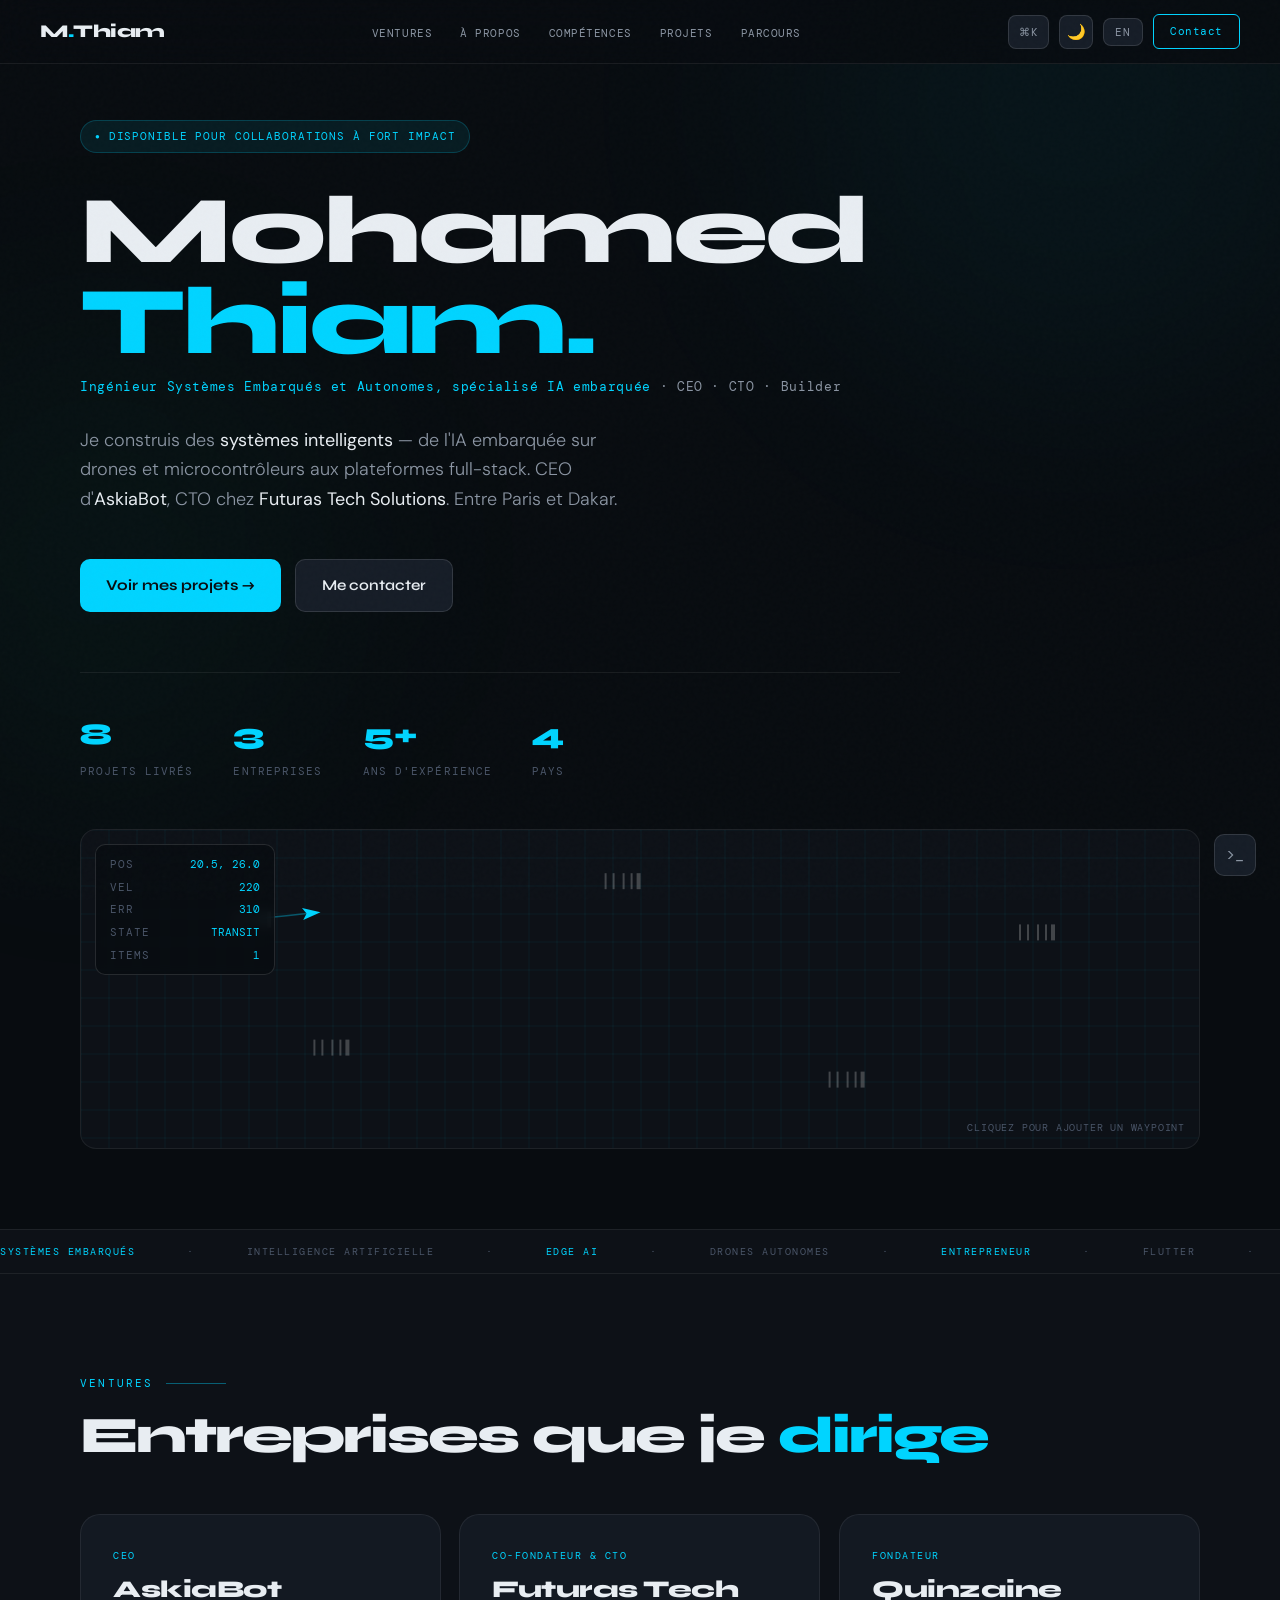
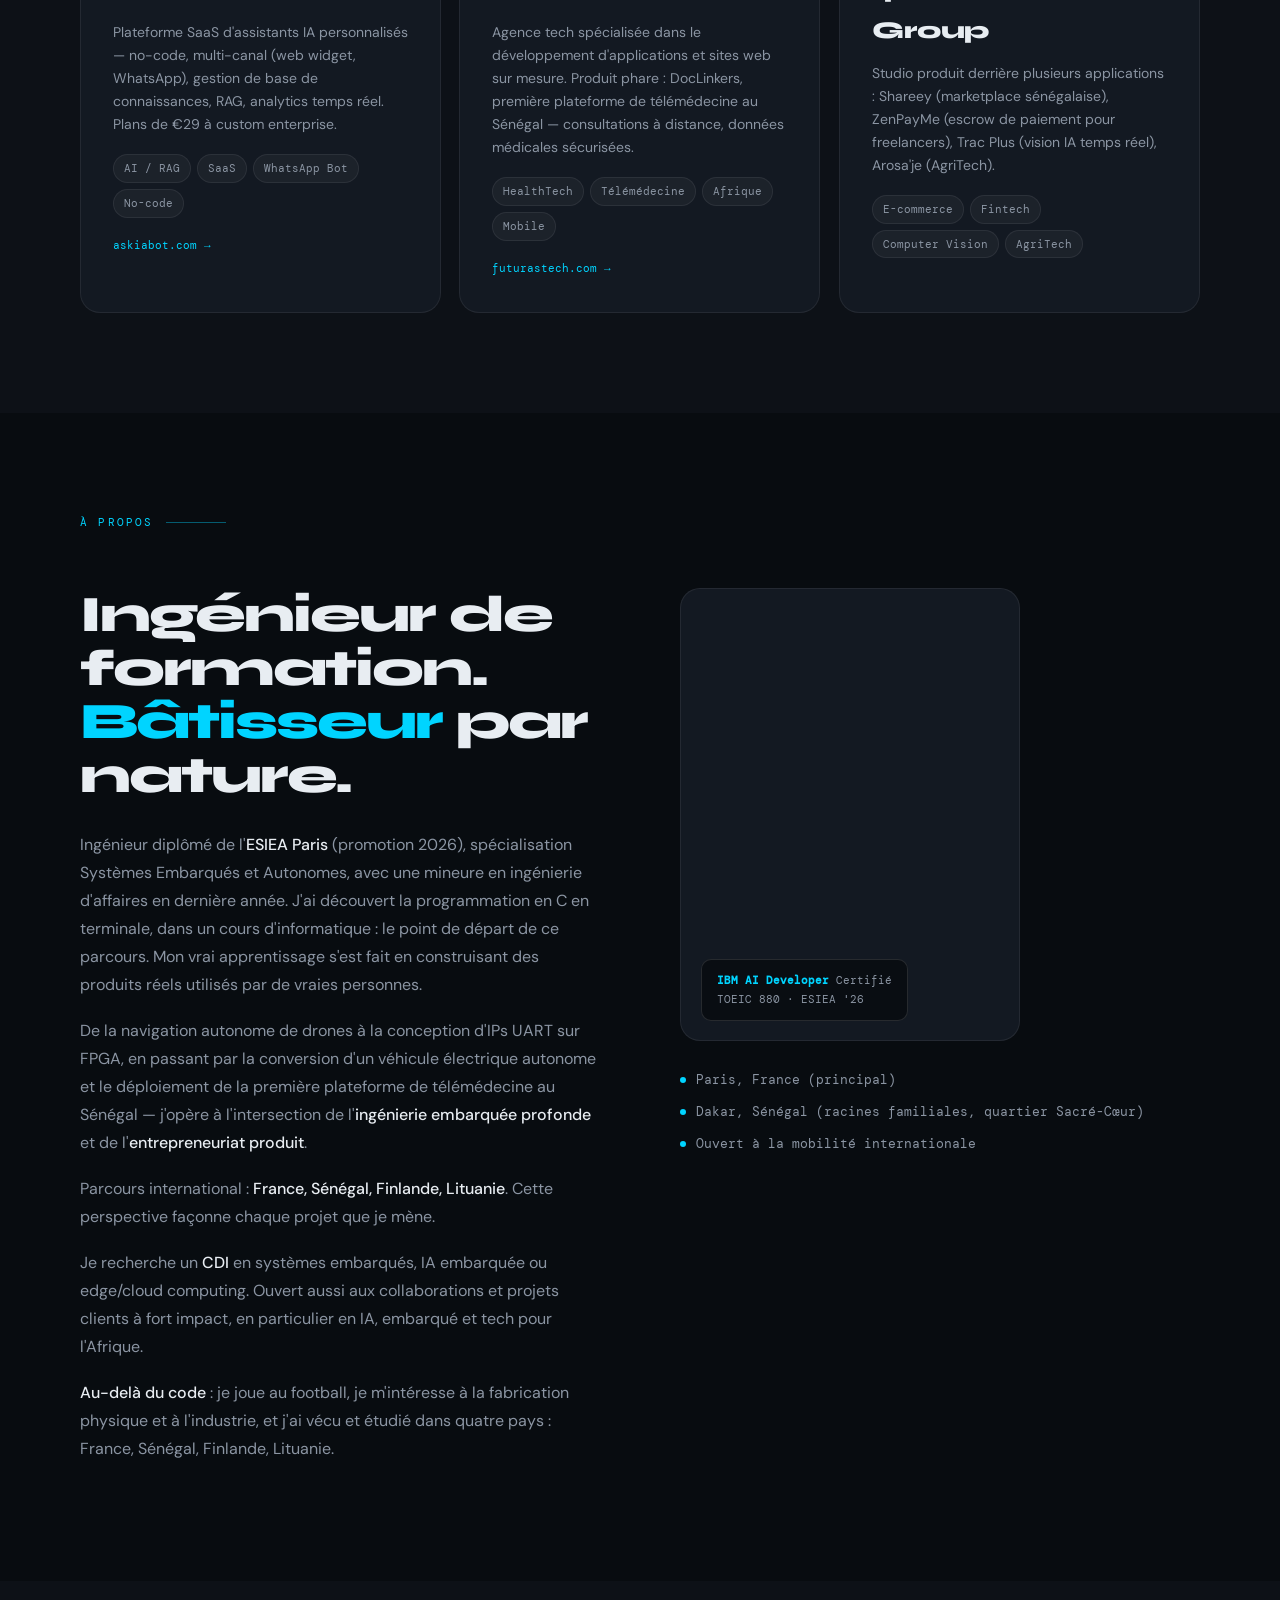
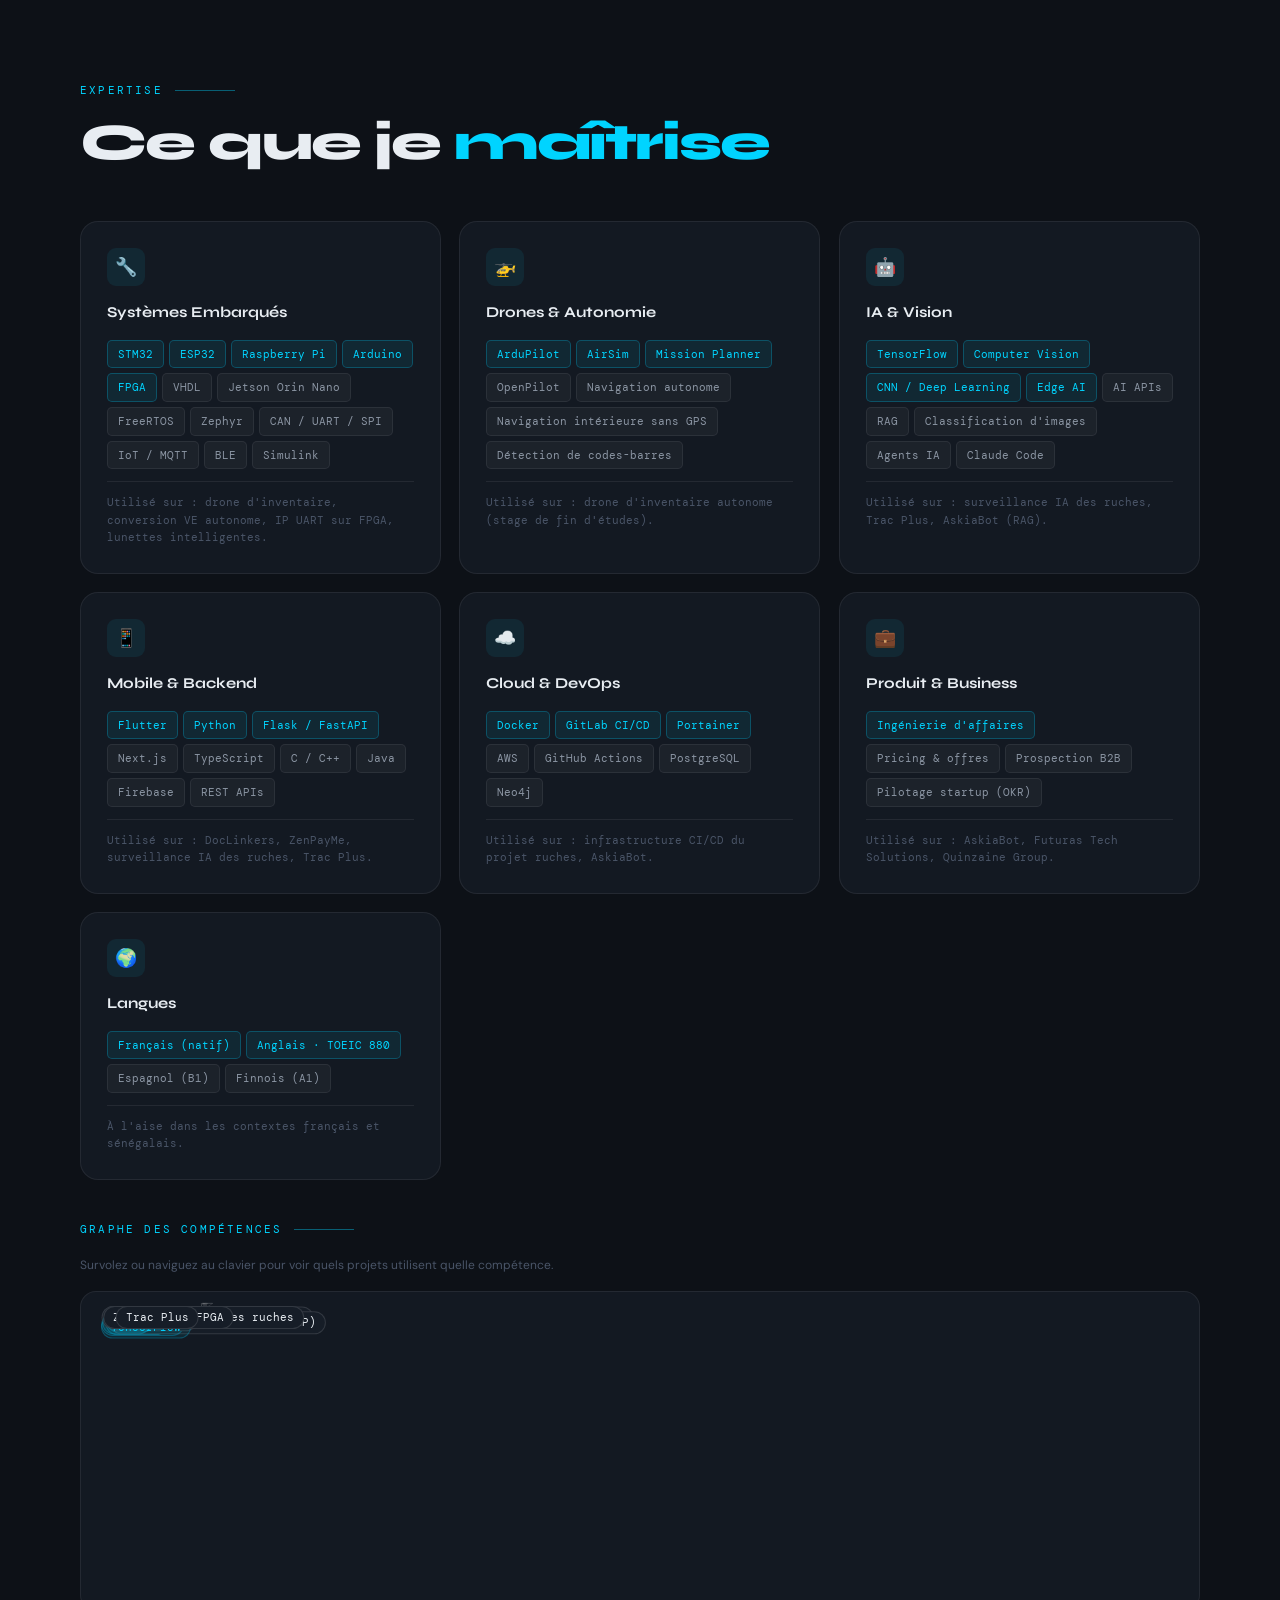
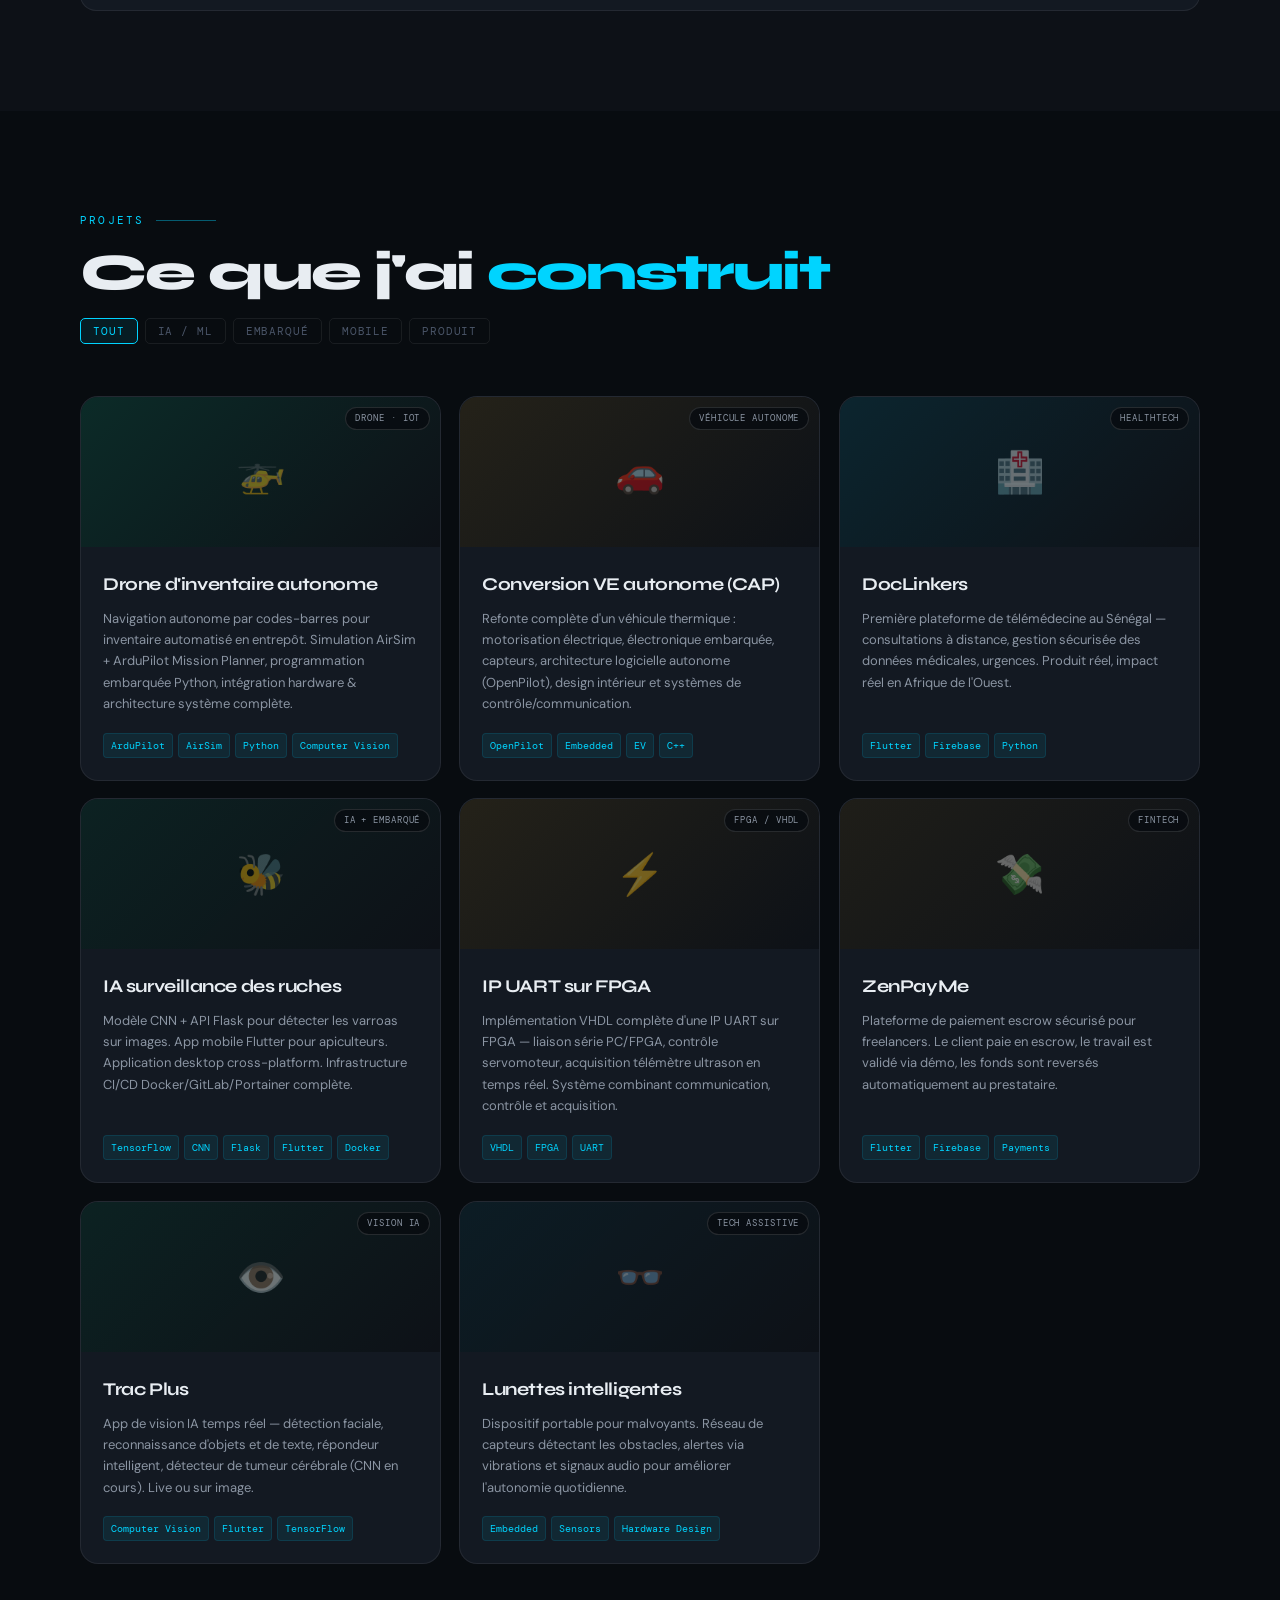
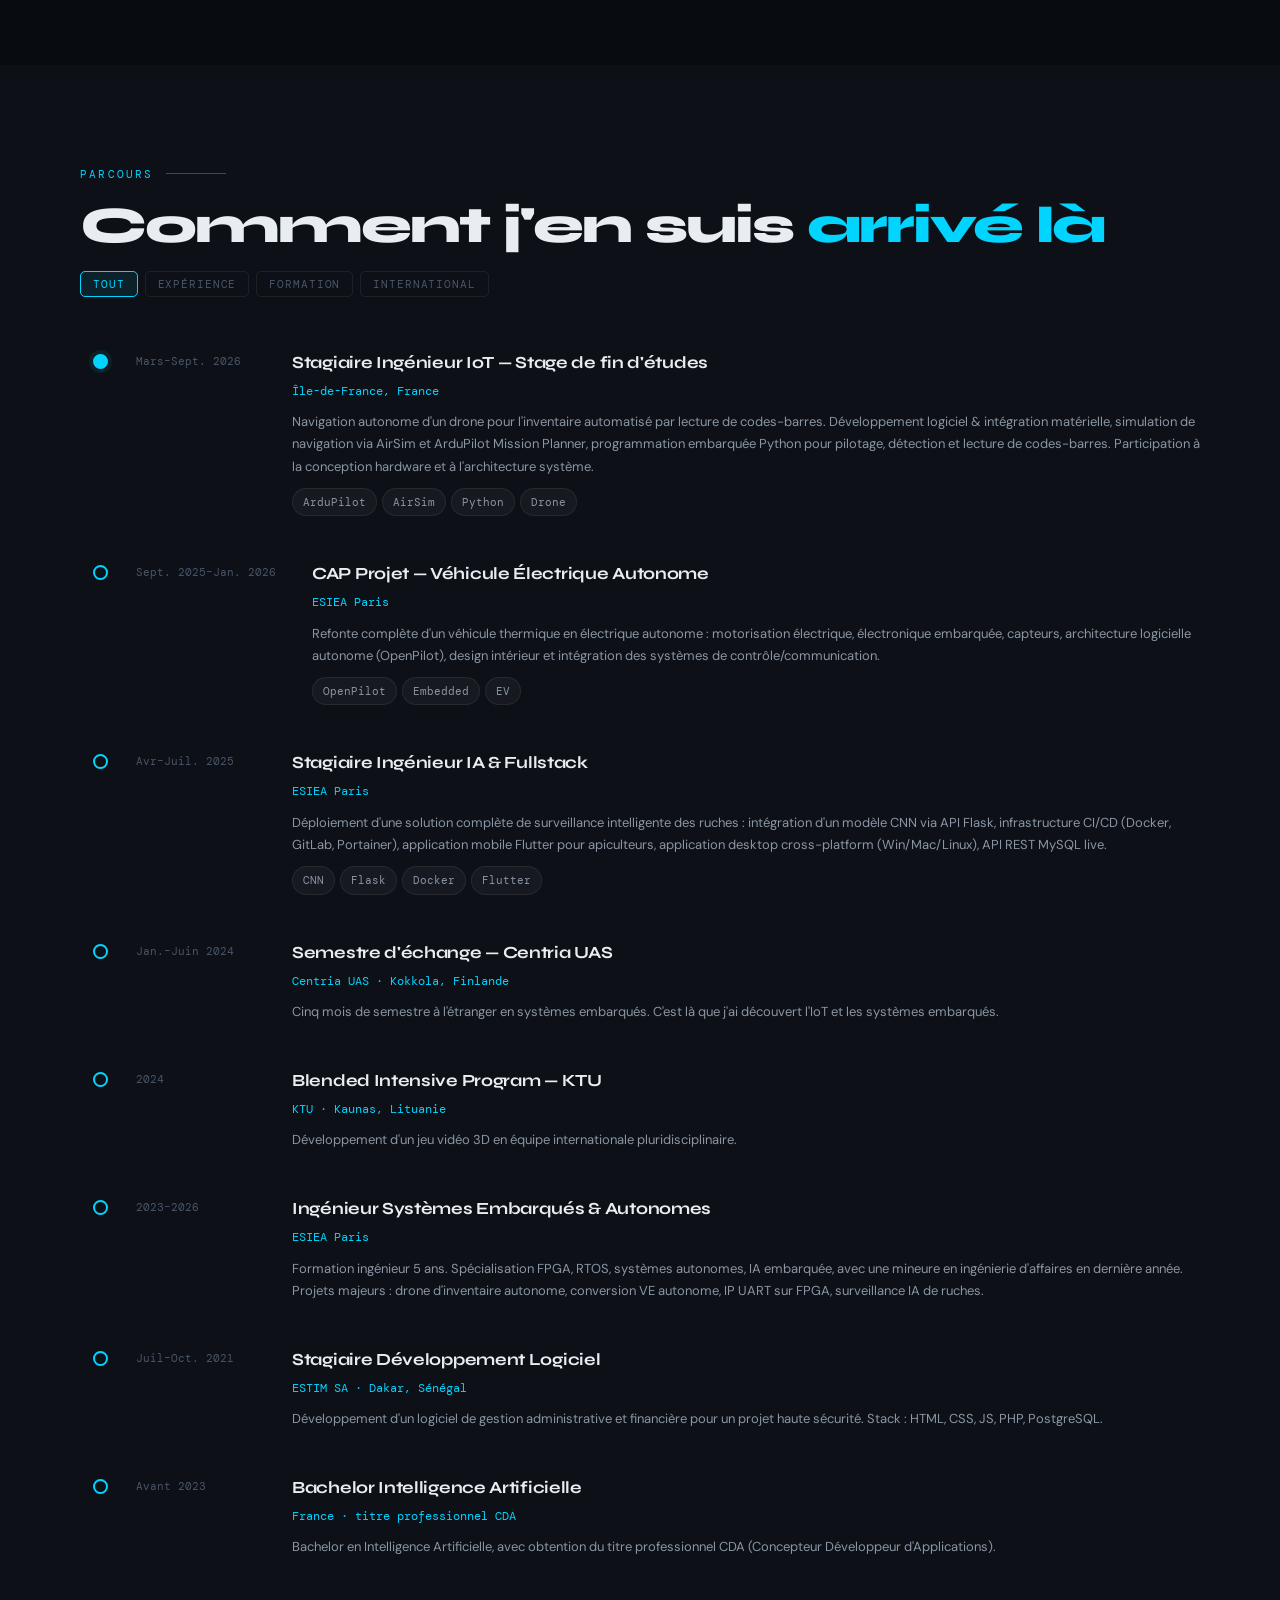
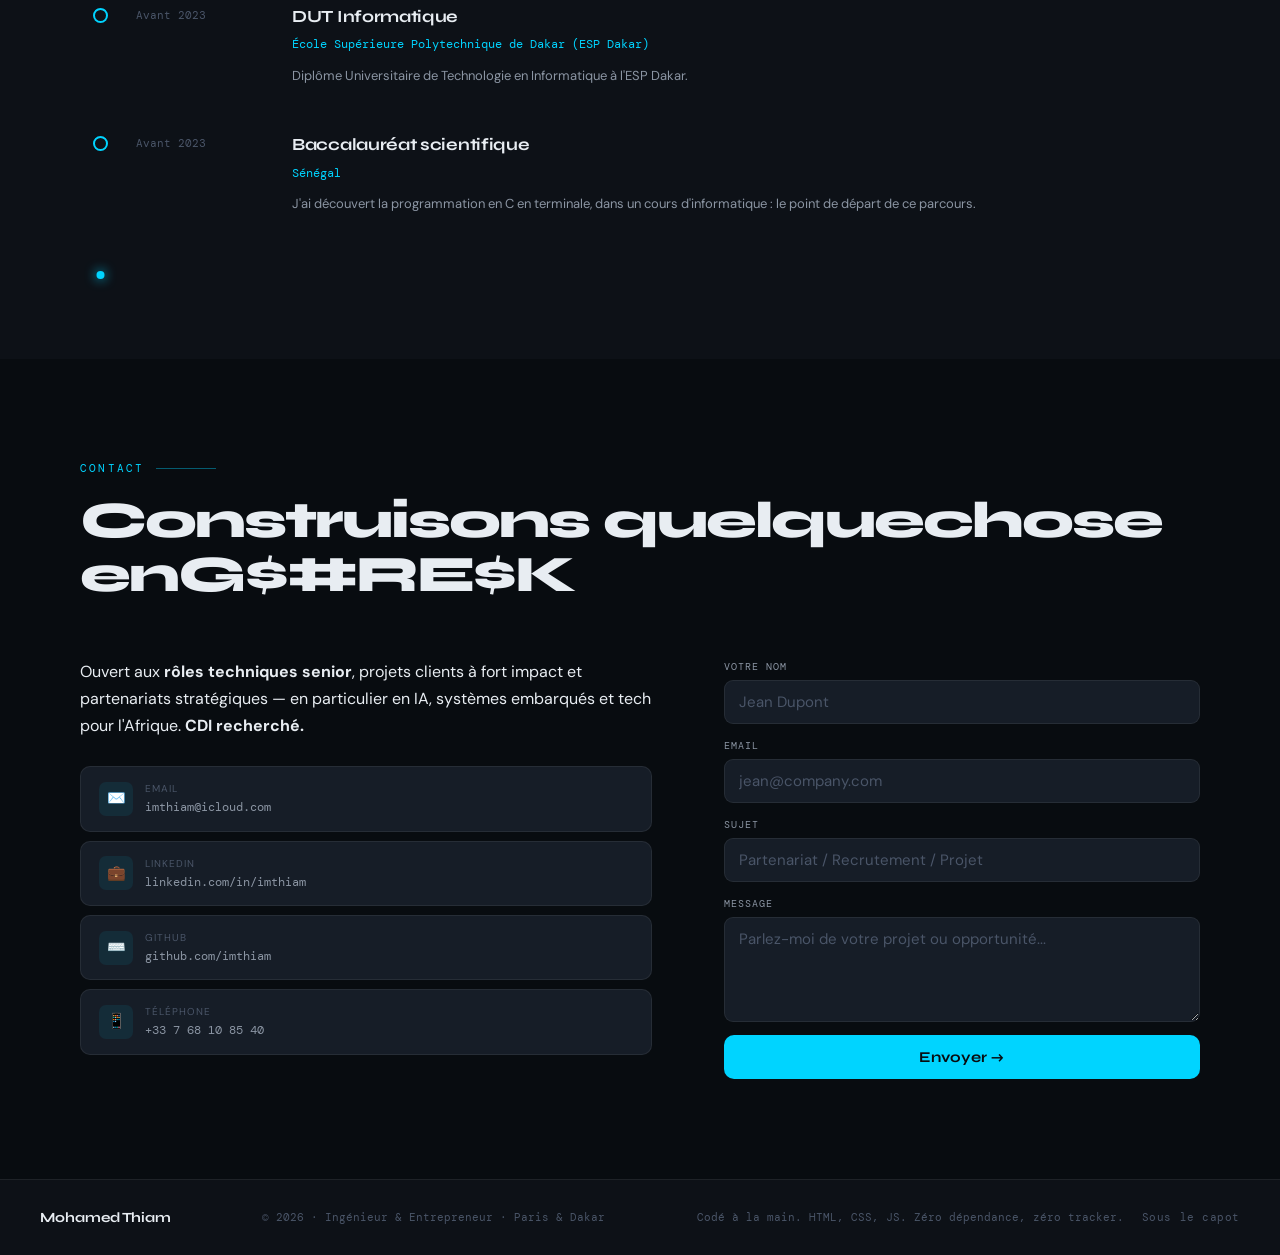
==== index.html @ e2708db8 "Add crosshair cursor with coordinates (Phase 6c, P2) - js/microinteractions.js: full-viewport crossh" ====
<!DOCTYPE html>
<html lang="fr" data-theme="dark">
<head>
  <meta charset="UTF-8" />
  <meta name="viewport" content="width=device-width, initial-scale=1.0" />
  <title>Mohamed Thiam — Ingénieur Systèmes Embarqués et Autonomes</title>
  <meta name="description" content="Mohamed Thiam — Ingénieur Systèmes Embarqués et Autonomes, spécialisé IA embarquée. CEO d'AskiaBot, CTO chez Futuras Tech Solutions. Entre Paris et Dakar." />
  <link rel="preconnect" href="https://fonts.googleapis.com" />
  <link rel="preconnect" href="https://fonts.gstatic.com" crossorigin />
  <link href="https://fonts.googleapis.com/css2?family=Syne:wght@400;500;600;700;800&family=DM+Mono:ital,wght@0,300;0,400;0,500;1,300&family=DM+Sans:ital,opsz,wght@0,9..40,300;0,9..40,400;0,9..40,500;1,9..40,300&display=swap" rel="stylesheet" />
  <link rel="stylesheet" href="css/base.css" />
  <script type="module" src="js/main.js"></script>
</head>
<body>
  <div class="scroll-progress" id="scrollProgress" aria-hidden="true"></div>

  <div class="crosshair-line crosshair-h" id="crosshairH" aria-hidden="true"></div>
  <div class="crosshair-line crosshair-v" id="crosshairV" aria-hidden="true"></div>
  <div class="crosshair-label" id="crosshairLabel" aria-hidden="true"></div>

  <div class="blob blob-1"></div>
  <div class="blob blob-2"></div>

  <div class="boot-screen" id="bootScreen" hidden aria-hidden="true">
    <pre class="boot-log" id="bootLog"></pre>
    <div class="boot-hint" data-fr="Appuyez sur une touche ou cliquez pour continuer" data-en="Press any key or click to continue">Appuyez sur une touche ou cliquez pour continuer</div>
  </div>

  <noscript>
    <div class="container section-pad" style="max-width:720px">
      <h1 style="font-size:clamp(36px,7vw,64px)">Mohamed Thiam</h1>
      <p class="hero-tagline">Ingénieur Systèmes Embarqués et Autonomes, spécialisé IA embarquée · CEO · CTO · Builder</p>
      <p class="hero-desc">Je construis des systèmes intelligents — de l'IA embarquée sur drones et microcontrôleurs aux plateformes full-stack. CEO d'AskiaBot, CTO chez Futuras Tech Solutions. Entre Paris et Dakar.</p>
      <p style="color:var(--text2)">
        <a href="mailto:imthiam@icloud.com" style="color:var(--accent)">imthiam@icloud.com</a> ·
        <a href="https://linkedin.com/in/imthiam" style="color:var(--accent)">LinkedIn</a> ·
        <a href="https://github.com/imthiam" style="color:var(--accent)">GitHub</a> ·
        +33 7 68 10 85 40
      </p>
      <p style="margin-top:24px;font-size:13px;color:var(--text3)">Activez JavaScript pour l'expérience complète (thème, langue, projets, parcours détaillé).</p>
    </div>
  </noscript>

  <!-- MOBILE MENU -->
  <div class="mobile-menu" id="mobileMenu">
    <button class="close-btn" id="mmCloseBtn">✕</button>
    <a href="#companies" data-fr="Ventures" data-en="Ventures">Ventures</a>
    <a href="#about" data-fr="À propos" data-en="About">À propos</a>
    <a href="#skills" data-fr="Compétences" data-en="Skills">Compétences</a>
    <a href="#projects" data-fr="Projets" data-en="Projects">Projets</a>
    <a href="#experience" data-fr="Parcours" data-en="Journey">Parcours</a>
    <a href="#contact" data-fr="Contact" data-en="Contact">Contact</a>
    <div class="mobile-controls">
      <button class="icon-btn" id="mThemeBtn">🌙</button>
      <button class="lang-btn" id="mLangBtn">EN</button>
    </div>
  </div>

  <!-- NAV -->
  <nav>
    <div class="nav-logo">M<span>.</span>Thiam</div>
    <ul class="nav-links">
      <li><a href="#companies" data-fr="Ventures" data-en="Ventures">Ventures</a></li>
      <li><a href="#about" data-fr="À propos" data-en="About">À propos</a></li>
      <li><a href="#skills" data-fr="Compétences" data-en="Skills">Compétences</a></li>
      <li><a href="#projects" data-fr="Projets" data-en="Projects">Projets</a></li>
      <li><a href="#experience" data-fr="Parcours" data-en="Journey">Parcours</a></li>
    </ul>
    <div class="nav-right">
      <button class="icon-btn" id="cmdkBtn" title="Cmd/Ctrl+K">⌘K</button>
      <button class="icon-btn" id="themeBtn" title="Theme">🌙</button>
      <button class="lang-btn" id="langBtn">EN</button>
      <a href="#contact" class="nav-cta" data-fr="Contact" data-en="Contact">Contact</a>
    </div>
    <button class="hamburger" id="hamburgerBtn"><span></span><span></span><span></span></button>
  </nav>

  <!-- HERO -->
  <section id="hero">
    <div style="max-width:820px">
      <div class="hero-badge" id="heroBadge"></div>
      <h1 id="heroTitle"></h1>
      <p class="hero-tagline" id="heroTagline"></p>
      <p class="hero-desc" id="heroDesc"></p>
      <div class="hero-actions">
        <a href="#projects" class="btn-primary" data-fr="Voir mes projets →" data-en="View my work →">Voir mes projets →</a>
        <a href="#contact" class="btn-secondary" data-fr="Me contacter" data-en="Get in touch">Me contacter</a>
      </div>
      <div class="hero-stats" id="heroStats"></div>
    </div>
    <div class="drone-sim-wrap reveal" id="droneSimWrap">
      <canvas id="droneCanvas" class="drone-canvas" role="img" aria-label="Simulation animée d'un drone d'inventaire suivant des waypoints et scannant des marqueurs, pilotée par un contrôleur PID"></canvas>
      <div class="drone-telemetry" id="droneTelemetry" aria-hidden="true">
        <div class="dt-row"><span class="dt-label">POS</span><span id="dtPos">0.0, 0.0</span></div>
        <div class="dt-row"><span class="dt-label">VEL</span><span id="dtVel">0</span></div>
        <div class="dt-row"><span class="dt-label">ERR</span><span id="dtErr">0</span></div>
        <div class="dt-row"><span class="dt-label">STATE</span><span id="dtState">TRANSIT</span></div>
        <div class="dt-row"><span class="dt-label">ITEMS</span><span id="dtItems">0</span></div>
      </div>
      <div class="drone-sim-hint" aria-hidden="true" data-fr="Cliquez pour ajouter un waypoint" data-en="Click to add a waypoint">Cliquez pour ajouter un waypoint</div>
      <p class="sr-only" id="droneSimSummary" data-fr="Simulation décorative d'un drone autonome suivant une boucle de points de passage avec un contrôleur PID et scannant des marqueurs d'inventaire. N'apporte aucune information supplémentaire au contenu de la page." data-en="Decorative simulation of an autonomous drone following a loop of waypoints with a PID controller, scanning inventory markers. Adds no information beyond the page's content.">Simulation décorative d'un drone autonome suivant une boucle de points de passage avec un contrôleur PID et scannant des marqueurs d'inventaire. N'apporte aucune information supplémentaire au contenu de la page.</p>
      <p class="drone-sim-static-note" id="droneSimStaticNote" hidden data-fr="Illustration statique : simulation de drone désactivée (préférence de mouvement réduit détectée)." data-en="Static illustration: drone simulation disabled (reduced-motion preference detected).">Illustration statique : simulation de drone désactivée (préférence de mouvement réduit détectée).</p>
    </div>
  </section>

  <!-- STRIP -->
  <div class="roles-strip">
    <div class="roles-track">
      <span class="a">Systèmes Embarqués</span><span>·</span><span>Intelligence Artificielle</span><span>·</span><span class="a">Edge AI</span><span>·</span><span>Drones Autonomes</span><span>·</span><span class="a">Entrepreneur</span><span>·</span><span>Flutter</span><span>·</span><span class="a">FPGA · VHDL</span><span>·</span><span>Computer Vision</span><span>·</span><span class="a">AirSim · ArduPilot</span><span>·</span><span>IoT</span><span>·</span><span class="a">OpenPilot</span><span>·</span><span>FreeRTOS · Zephyr</span><span>·</span>
      <span class="a">Systèmes Embarqués</span><span>·</span><span>Intelligence Artificielle</span><span>·</span><span class="a">Edge AI</span><span>·</span><span>Drones Autonomes</span><span>·</span><span class="a">Entrepreneur</span><span>·</span><span>Flutter</span><span>·</span><span class="a">FPGA · VHDL</span><span>·</span><span>Computer Vision</span><span>·</span><span class="a">AirSim · ArduPilot</span><span>·</span><span>IoT</span><span>·</span><span class="a">OpenPilot</span><span>·</span><span>FreeRTOS · Zephyr</span><span>·</span>
    </div>
  </div>

  <!-- COMPANIES -->
  <section id="companies" class="section-pad">
    <div class="container">
      <div class="section-label" data-fr="Ventures" data-en="Ventures">Ventures</div>
      <h2 data-fr="Entreprises que je <em>dirige</em>" data-en="Companies I <em>lead</em>">Entreprises que je <em>dirige</em></h2>
      <div class="companies-grid reveal" id="companiesGrid"></div>
    </div>
  </section>

  <!-- ABOUT -->
  <section id="about" class="section-pad">
    <div class="container">
      <div class="section-label" data-fr="À propos" data-en="About">À propos</div>
      <div class="about-grid">
        <div class="about-text reveal" id="aboutText">
          <h2 id="aboutHeading" style="margin-bottom:28px"></h2>
        </div>
        <div class="about-photo-block reveal">
          <div class="photo-frame">
            <img id="aboutPhoto" src="" alt="" onerror="this.style.display='none'" />
            <div class="photo-badge">
              <p id="aboutPhotoBadgeTitle"></p>
              <p id="aboutPhotoBadgeSub"></p>
            </div>
          </div>
          <div class="loc-list" id="aboutLocations"></div>
        </div>
      </div>
    </div>
  </section>

  <!-- SKILLS -->
  <section id="skills" class="section-pad">
    <div class="container">
      <div class="section-label" data-fr="Expertise" data-en="Expertise">Expertise</div>
      <h2 data-fr="Ce que je <em>maîtrise</em>" data-en="What I <em>master</em>">Ce que je <em>maîtrise</em></h2>
      <div class="skills-grid reveal" id="skillsGrid"></div>

      <div class="skills-graph-wrap reveal" id="skillsGraphWrap">
        <div class="section-label" data-fr="Graphe des compétences" data-en="Skills graph">Graphe des compétences</div>
        <p class="skills-graph-hint" data-fr="Survolez ou naviguez au clavier pour voir quels projets utilisent quelle compétence." data-en="Hover or tab through to see which projects use which skill.">Survolez ou naviguez au clavier pour voir quels projets utilisent quelle compétence.</p>
        <div class="skills-graph-canvas">
          <svg id="skillsGraphEdges" class="sg-edges" aria-hidden="true"></svg>
          <div id="skillsGraphNodes" class="sg-nodes"></div>
        </div>
      </div>
    </div>
  </section>

  <!-- PROJECTS -->
  <section id="projects" class="section-pad">
    <div class="container">
      <div class="proj-header">
        <div>
          <div class="section-label" data-fr="Projets" data-en="Projects">Projets</div>
          <h2 data-fr="Ce que j'ai <em>construit</em>" data-en="Things I've <em>built</em>">Ce que j'ai <em>construit</em></h2>
        </div>
        <div class="filter-tabs">
          <button class="ftab active" data-filter="all" data-fr="Tout" data-en="All">Tout</button>
          <button class="ftab" data-filter="ai" data-fr="IA / ML" data-en="AI / ML">IA / ML</button>
          <button class="ftab" data-filter="embedded" data-fr="Embarqué" data-en="Embedded">Embarqué</button>
          <button class="ftab" data-filter="mobile" data-fr="Mobile" data-en="Mobile">Mobile</button>
          <button class="ftab" data-filter="product" data-fr="Produit" data-en="Product">Produit</button>
        </div>
      </div>
      <div class="projects-grid reveal" id="projectsGrid"></div>
    </div>
  </section>

  <!-- PROJECT DETAIL MODAL -->
  <div class="pm-backdrop" id="projectModalBackdrop" hidden>
    <div class="pm-panel" id="projectModalPanel" role="dialog" aria-modal="true" aria-labelledby="pmTitle" tabindex="-1">
      <button class="pm-close" id="pmCloseBtn" aria-label="Close">✕</button>
      <div class="pm-type" id="pmType"></div>
      <h3 class="pm-title" id="pmTitle"></h3>
      <div class="pm-stack" id="pmStack"></div>
      <div class="pm-section">
        <div class="pm-label" data-fr="Contexte" data-en="Context">Contexte</div>
        <p id="pmContext"></p>
      </div>
      <div class="pm-section">
        <div class="pm-label" data-fr="Mon rôle" data-en="My role">Mon rôle</div>
        <p id="pmRole"></p>
      </div>
      <div class="pm-section">
        <div class="pm-label" data-fr="Défis techniques" data-en="Technical challenges">Défis techniques</div>
        <p id="pmChallenges"></p>
      </div>
      <div class="pm-section">
        <div class="pm-label" data-fr="Résultat" data-en="Result">Résultat</div>
        <p id="pmResult"></p>
      </div>
      <div class="pm-section" id="pmUartLabSection" hidden>
        <div class="pm-label" data-fr="Labo UART" data-en="UART Lab">Labo UART</div>
        <div class="uart-lab">
          <div class="uart-controls">
            <label class="uart-field">
              <span data-fr="Caractère" data-en="Character">Caractère</span>
              <input type="text" id="uartCharInput" maxlength="1" value="A" autocomplete="off" />
            </label>
            <label class="uart-field">
              <span>Baud</span>
              <select id="uartBaudSelect">
                <option value="300">300</option>
                <option value="1200">1200</option>
                <option value="9600" selected>9600</option>
                <option value="115200">115200</option>
              </select>
            </label>
          </div>
          <canvas id="uartCanvas" class="uart-canvas" role="img" aria-label="Trame UART 8N1 animée"></canvas>
          <div class="uart-readout" id="uartReadout"></div>
        </div>
      </div>
    </div>
  </div>

  <!-- EXPERIENCE -->
  <section id="experience" class="section-pad">
    <div class="container">
      <div class="proj-header">
        <div>
          <div class="section-label" data-fr="Parcours" data-en="Journey">Parcours</div>
          <h2 data-fr="Comment j'en suis <em>arrivé là</em>" data-en="How I got <em>here</em>">Comment j'en suis <em>arrivé là</em></h2>
        </div>
        <div class="filter-tabs" id="timelineFilterTabs">
          <button class="ftab active" data-filter="all" data-fr="Tout" data-en="All">Tout</button>
          <button class="ftab" data-filter="experience" data-fr="Expérience" data-en="Experience">Expérience</button>
          <button class="ftab" data-filter="formation" data-fr="Formation" data-en="Formation">Formation</button>
          <button class="ftab" data-filter="international" data-fr="International" data-en="International">International</button>
        </div>
      </div>
      <div class="timeline reveal" id="timelineList"></div>
    </div>
  </section>

  <!-- CONTACT -->
  <section id="contact" class="section-pad">
    <div class="container">
      <div class="section-label" data-fr="Contact" data-en="Contact">Contact</div>
      <h2 id="contactHeading"></h2>
      <div class="contact-grid reveal">
        <div>
          <p class="contact-text" id="contactText"></p>
          <br/>
          <div class="clinks">
            <a href="#" id="linkEmail" class="clink"><div class="clink-icon">✉️</div><div><div class="clink-label">Email</div><div class="clink-text"></div></div></a>
            <a href="#" id="linkLinkedin" target="_blank" class="clink"><div class="clink-icon">💼</div><div><div class="clink-label">LinkedIn</div><div class="clink-text"></div></div></a>
            <a href="#" id="linkGithub" target="_blank" class="clink"><div class="clink-icon">⌨️</div><div><div class="clink-label">GitHub</div><div class="clink-text"></div></div></a>
            <a href="#" id="linkPhone" class="clink"><div class="clink-icon">📱</div><div><div class="clink-label" data-fr="Téléphone" data-en="Phone">Téléphone</div><div class="clink-text"></div></div></a>
          </div>
        </div>
        <div>
          <div class="cform">
            <div class="fg"><label class="flabel" data-fr="Votre nom" data-en="Your name">Votre nom</label><input type="text" class="finput" id="fName" data-ph-fr="Jean Dupont" data-ph-en="John Smith" placeholder="Jean Dupont" /></div>
            <div class="fg"><label class="flabel">Email</label><input type="email" class="finput" id="fEmail" placeholder="jean@company.com" /></div>
            <div class="fg"><label class="flabel" data-fr="Sujet" data-en="Subject">Sujet</label><input type="text" class="finput" id="fSubject" data-ph-fr="Partenariat / Recrutement / Projet" data-ph-en="Partnership / Recruitment / Project" placeholder="Partenariat / Recrutement / Projet" /></div>
            <div class="fg"><label class="flabel">Message</label><textarea class="ftextarea" id="fMsg" data-ph-fr="Parlez-moi de votre projet ou opportunité..." data-ph-en="Tell me about your project or opportunity..." placeholder="Parlez-moi de votre projet ou opportunité..."></textarea></div>
            <button class="btn-primary" style="width:100%;justify-content:center" id="sendBtn" data-fr="Envoyer →" data-en="Send →">Envoyer →</button>
          </div>
        </div>
      </div>
    </div>
  </section>

  <!-- FOOTER -->
  <footer>
    <div class="footer-name" id="footerName"></div>
    <div class="footer-copy" id="footerCopy"></div>
    <div class="footer-right">
      <div style="font-family:'DM Mono',monospace;font-size:11px;color:var(--text3)" id="footerTagline"></div>
      <button class="footer-hood-btn" id="hoodBtn" data-fr="Sous le capot" data-en="Under the hood">Sous le capot →</button>
    </div>
  </footer>

  <!-- SOUS LE CAPOT -->
  <div class="pm-backdrop hood-backdrop" id="hoodBackdrop" hidden>
    <div class="pm-panel" id="hoodPanel" role="dialog" aria-modal="true" aria-label="Sous le capot" tabindex="-1">
      <button class="pm-close" id="hoodCloseBtn" aria-label="Close">✕</button>
      <h3 class="pm-title" data-fr="Sous le capot" data-en="Under the hood">Sous le capot</h3>
      <div class="hood-grid" id="hoodGrid"></div>
      <div class="pm-section">
        <div class="pm-label" data-fr="Stack" data-en="Stack">Stack</div>
        <p data-fr="HTML, CSS et JavaScript natifs (ES modules). Zéro framework, zéro dépendance runtime, zéro étape de build. Déployé tel quel sur GitHub Pages." data-en="Native HTML, CSS and JavaScript (ES modules). Zero framework, zero runtime dependency, zero build step. Deployed as-is on GitHub Pages.">HTML, CSS et JavaScript natifs (ES modules). Zéro framework, zéro dépendance runtime, zéro étape de build. Déployé tel quel sur GitHub Pages.</p>
      </div>
      <div class="pm-section">
        <div class="pm-label" data-fr="Budget" data-en="Budget">Budget</div>
        <p data-fr="Objectif : Performance mobile ≥ 95, Accessibilité/Bonnes pratiques/SEO à 100, moins de 70 Ko de JS gzip au total." data-en="Target: mobile Performance ≥ 95, Accessibility/Best Practices/SEO at 100, under 70 KB of gzipped JS in total.">Objectif : Performance mobile ≥ 95, Accessibilité/Bonnes pratiques/SEO à 100, moins de 70 Ko de JS gzip au total.</p>
      </div>
    </div>
  </div>

  <!-- COMMAND PALETTE -->
  <div class="cmdk-backdrop" id="cmdkBackdrop" hidden>
    <div class="cmdk-panel" role="dialog" aria-modal="true" aria-label="Command palette">
      <input
        type="text"
        class="cmdk-input"
        id="cmdkInput"
        autocomplete="off"
        spellcheck="false"
        data-ph-fr="Tapez une commande ou recherchez…"
        data-ph-en="Type a command or search…"
        placeholder="Tapez une commande ou recherchez…"
      />
      <div class="cmdk-list" id="cmdkList" role="listbox"></div>
    </div>
  </div>

  <!-- TERMINAL -->
  <button class="term-trigger" id="termTrigger" title="Terminal ( ` )" aria-label="Ouvrir le terminal">&gt;_</button>
  <div class="term-panel" id="termPanel" hidden role="dialog" aria-modal="true" aria-label="Terminal">
    <div class="term-header">
      <span>mohamed@thiam:~$</span>
      <button class="term-close" id="termCloseBtn" aria-label="Close">✕</button>
    </div>
    <div class="term-output" id="termOutput"></div>
    <div class="term-inputline">
      <span class="term-prompt">$</span>
      <input type="text" id="termInput" autocomplete="off" spellcheck="false" aria-label="Terminal command input" />
    </div>
  </div>
</body>
</html>
---- css/base.css ----
*, *::before, *::after { box-sizing: border-box; margin: 0; padding: 0; }

    [data-theme="dark"] {
      --bg: #080c10; --bg2: #0d1117; --bg3: #131922; --surface: #161d27;
      --border: rgba(255,255,255,0.07); --border2: rgba(255,255,255,0.12);
      --text: #e8edf2; --text2: #8b95a3; --text3: #4a5568;
      --accent: #00d4ff; --accent-dim: rgba(0,212,255,0.08); --accent-glow: rgba(0,212,255,0.15);
      --shadow: rgba(0,0,0,0.5); --noise: 0.35;
    }
    [data-theme="light"] {
      --bg: #f4f7fb; --bg2: #eaeff6; --bg3: #ffffff; --surface: #ffffff;
      --border: rgba(0,0,0,0.08); --border2: rgba(0,0,0,0.14);
      --text: #0f1923; --text2: #4a5a70; --text3: #94a3b8;
      --accent: #0088bb; --accent-dim: rgba(0,136,187,0.08); --accent-glow: rgba(0,136,187,0.12);
      --shadow: rgba(0,0,0,0.08); --noise: 0.07;
    }

    /* THEME TOGGLE VIEW TRANSITION */
    ::view-transition-old(root), ::view-transition-new(root) { animation: none; mix-blend-mode: normal; }
    ::view-transition-new(root) { clip-path: circle(0% at var(--vt-x, 50%) var(--vt-y, 50%)); animation: vt-circle-reveal 0.5s ease forwards; }
    ::view-transition-old(root) { animation: none; }
    @keyframes vt-circle-reveal { to { clip-path: circle(150% at var(--vt-x, 50%) var(--vt-y, 50%)); } }

    html { scroll-behavior: smooth; }
    body { background: var(--bg); color: var(--text); font-family: 'DM Sans', sans-serif; font-size: 16px; line-height: 1.7; overflow-x: hidden; transition: background 0.3s, color 0.3s; }
    body::before { content: ''; position: fixed; inset: 0; background-image: url("data:image/svg+xml,%3Csvg viewBox='0 0 256 256' xmlns='http://www.w3.org/2000/svg'%3E%3Cfilter id='n'%3E%3CfeTurbulence type='fractalNoise' baseFrequency='0.9' numOctaves='4' stitchTiles='stitch'/%3E%3C/filter%3E%3Crect width='100%25' height='100%25' filter='url(%23n)' opacity='0.05'/%3E%3C/svg%3E"); pointer-events: none; z-index: 1000; opacity: var(--noise); }
    .blob { position: fixed; border-radius: 50%; filter: blur(120px); pointer-events: none; z-index: 0; }
    .blob-1 { width: 600px; height: 600px; background: rgba(0,212,255,0.04); top: -200px; right: -100px; }
    .blob-2 { width: 500px; height: 500px; background: rgba(0,229,160,0.03); bottom: 10%; left: -150px; }

    /* BOOT SEQUENCE */
    .boot-screen { position: fixed; inset: 0; z-index: 1001; background: var(--bg); display: flex; flex-direction: column; justify-content: center; padding: 10vw; cursor: pointer; transition: opacity 0.4s ease; }
    .boot-screen[hidden] { display: none; }
    .boot-log { font-family: 'DM Mono', monospace; font-size: 13px; line-height: 1.9; color: var(--accent); white-space: pre-wrap; }
    .boot-hint { margin-top: 28px; font-family: 'DM Mono', monospace; font-size: 11px; color: var(--text3); text-transform: uppercase; letter-spacing: 0.08em; }

    /* NAV */
    nav { position: fixed; top: 0; left: 0; right: 0; z-index: 900; padding: 0 40px; display: flex; align-items: center; justify-content: space-between; height: 64px; background: rgba(8,12,16,0.88); backdrop-filter: blur(20px); border-bottom: 1px solid var(--border); transition: background 0.3s, border-color 0.3s; }
    [data-theme="light"] nav { background: rgba(244,247,251,0.92); }
    .nav-logo { font-family: 'Syne', sans-serif; font-weight: 800; font-size: 18px; color: var(--text); letter-spacing: -0.5px; }
    .nav-logo span { color: var(--accent); }
    .nav-links { display: flex; gap: 28px; list-style: none; align-items: center; }
    .nav-links a { font-family: 'DM Mono', monospace; font-size: 11px; color: var(--text2); text-decoration: none; letter-spacing: 0.05em; text-transform: uppercase; transition: color 0.2s; }
    .nav-links a:hover { color: var(--accent); }
    .nav-right { display: flex; align-items: center; gap: 10px; }
    .icon-btn { width: 34px; height: 34px; border-radius: 8px; border: 1px solid var(--border2); background: var(--surface); color: var(--text2); cursor: pointer; display: flex; align-items: center; justify-content: center; font-size: 15px; transition: all 0.2s; }
    .icon-btn:hover { border-color: var(--accent); color: var(--accent); }
    #cmdkBtn { width: auto; padding: 0 10px; font-size: 11px; font-family: 'DM Mono', monospace; letter-spacing: 0.05em; }
    .lang-btn { font-family: 'DM Mono', monospace; font-size: 11px; letter-spacing: 0.08em; color: var(--text2); background: var(--surface); border: 1px solid var(--border2); padding: 6px 11px; border-radius: 8px; cursor: pointer; transition: all 0.2s; text-transform: uppercase; }
    .lang-btn:hover { border-color: var(--accent); color: var(--accent); }
    .nav-cta { font-family: 'DM Mono', monospace; font-size: 11px; color: var(--accent); text-decoration: none; border: 1px solid var(--accent); padding: 7px 16px; border-radius: 6px; transition: all 0.2s; letter-spacing: 0.05em; }
    .nav-cta:hover { background: var(--accent); color: var(--bg); }
    .hamburger { display: none; flex-direction: column; gap: 5px; cursor: pointer; background: none; border: none; padding: 4px; }
    .hamburger span { width: 22px; height: 1.5px; background: var(--text); display: block; }

    /* MOBILE MENU */
    .mobile-menu { display: none; position: fixed; inset: 0; background: var(--bg); z-index: 800; flex-direction: column; align-items: center; justify-content: center; gap: 24px; }
    .mobile-menu.open { display: flex; }
    .mobile-menu a { font-family: 'Syne', sans-serif; font-size: 26px; font-weight: 700; color: var(--text); text-decoration: none; transition: color 0.2s; }
    .mobile-menu a:hover { color: var(--accent); }
    .close-btn { position: absolute; top: 22px; right: 22px; background: none; border: none; color: var(--text2); font-size: 26px; cursor: pointer; line-height: 1; }
    .mobile-controls { display: flex; gap: 10px; margin-top: 8px; }

    /* LAYOUT */
    section { position: relative; z-index: 1; }
    .container { max-width: 1200px; margin: 0 auto; padding: 0 40px; }
    .section-pad { padding: 100px 0; }
    .section-label { font-family: 'DM Mono', monospace; font-size: 11px; color: var(--accent); letter-spacing: 0.2em; text-transform: uppercase; margin-bottom: 16px; display: flex; align-items: center; gap: 12px; }
    .section-label::after { content: ''; flex: 1; max-width: 60px; height: 1px; background: var(--accent); opacity: 0.4; }
    h2 { font-family: 'Syne', sans-serif; font-size: clamp(32px, 4vw, 52px); font-weight: 800; letter-spacing: -2px; color: var(--text); line-height: 1.05; }
    h2 em { font-style: normal; color: var(--accent); }

    /* HERO */
    #hero { min-height: 100vh; display: flex; flex-direction: column; justify-content: center; padding: 120px 40px 80px; max-width: 1200px; margin: 0 auto; }
    .drone-sim-wrap { position: relative; width: 100%; height: 320px; margin-top: 48px; border: 1px solid var(--border); border-radius: 16px; overflow: hidden; background: var(--bg2); }
    .drone-canvas { display: block; width: 100%; height: 100%; cursor: crosshair; }
    .drone-telemetry { position: absolute; top: 14px; left: 14px; background: rgba(8,12,16,0.72); border: 1px solid var(--border2); border-radius: 10px; padding: 10px 14px; font-family: 'DM Mono', monospace; font-size: 11px; color: var(--text2); display: grid; gap: 4px; backdrop-filter: blur(6px); }
    [data-theme="light"] .drone-telemetry { background: rgba(255,255,255,0.78); }
    .dt-row { display: flex; gap: 10px; justify-content: space-between; min-width: 150px; }
    .dt-label { color: var(--text3); letter-spacing: 0.08em; }
    .drone-sim-wrap .drone-telemetry span:last-child { color: var(--accent); }
    .drone-sim-hint { position: absolute; bottom: 12px; right: 14px; font-family: 'DM Mono', monospace; font-size: 10px; color: var(--text3); text-transform: uppercase; letter-spacing: 0.08em; }
    .drone-sim-static-note { padding: 14px; font-size: 12px; color: var(--text3); font-family: 'DM Mono', monospace; }
    .sr-only { position: absolute; width: 1px; height: 1px; padding: 0; margin: -1px; overflow: hidden; clip: rect(0,0,0,0); white-space: nowrap; border: 0; }
    @media (max-width: 960px) {
      .drone-sim-wrap { height: 240px; }
    }
    .hero-badge { display: inline-flex; align-items: center; gap: 8px; background: var(--accent-dim); border: 1px solid rgba(0,212,255,0.2); padding: 6px 14px; border-radius: 100px; font-family: 'DM Mono', monospace; font-size: 11px; color: var(--accent); letter-spacing: 0.08em; text-transform: uppercase; margin-bottom: 32px; animation: fadeUp 0.6s ease both; }
    .hero-badge::before { content: '●'; font-size: 8px; animation: blink 2s infinite; }
    @keyframes blink { 0%,100%{opacity:1}50%{opacity:0.3} }
    h1 { font-family: 'Syne', sans-serif; font-size: clamp(50px, 8vw, 96px); font-weight: 800; line-height: 0.95; letter-spacing: -3px; color: var(--text); margin-bottom: 8px; animation: fadeUp 0.6s 0.1s ease both; }
    h1 .line2 { color: var(--accent); display: block; }
    .hero-tagline { font-family: 'DM Mono', monospace; font-size: 13px; color: var(--text2); letter-spacing: 0.05em; margin-bottom: 28px; animation: fadeUp 0.6s 0.2s ease both; }
    .hero-tagline strong { color: var(--accent); font-weight: 400; }
    .hero-desc { font-size: 18px; color: var(--text2); max-width: 560px; line-height: 1.65; margin-bottom: 44px; font-weight: 300; animation: fadeUp 0.6s 0.3s ease both; }
    .hero-desc em { color: var(--text); font-style: normal; font-weight: 400; }
    .hero-actions { display: flex; gap: 14px; flex-wrap: wrap; animation: fadeUp 0.6s 0.4s ease both; }
    .btn-primary { background: var(--accent); color: var(--bg); padding: 13px 26px; border-radius: 10px; font-family: 'Syne', sans-serif; font-weight: 700; font-size: 15px; text-decoration: none; transition: all 0.2s; display: inline-flex; align-items: center; gap: 8px; border: none; cursor: pointer; }
    .btn-primary:hover { opacity: 0.9; transform: translateY(-1px); box-shadow: 0 12px 36px var(--accent-glow); }
    .btn-secondary { background: var(--surface); color: var(--text); padding: 13px 26px; border-radius: 10px; font-family: 'Syne', sans-serif; font-weight: 600; font-size: 15px; text-decoration: none; border: 1px solid var(--border2); transition: all 0.2s; }
    .btn-secondary:hover { border-color: var(--accent); color: var(--accent); transform: translateY(-1px); }
    .hero-stats { display: flex; gap: 40px; margin-top: 60px; padding-top: 36px; border-top: 1px solid var(--border); animation: fadeUp 0.6s 0.5s ease both; flex-wrap: wrap; }
    .stat-num { font-family: 'Syne', sans-serif; font-size: 30px; font-weight: 800; color: var(--text); letter-spacing: -1px; font-variant-numeric: tabular-nums; }
    .stat-num span { color: var(--accent); }
    .stat-label { font-size: 11px; color: var(--text3); text-transform: uppercase; letter-spacing: 0.1em; font-family: 'DM Mono', monospace; margin-top: 2px; }
    @keyframes fadeUp { from{opacity:0;transform:translateY(18px)}to{opacity:1;transform:translateY(0)} }

    /* SCROLL PROGRESS */
    .scroll-progress { position: fixed; top: 0; left: 0; right: 0; height: 2px; z-index: 901; background: var(--accent); transform-origin: left; transform: scaleX(0); }

    /* CROSSHAIR CURSOR (P2) */
    .crosshair-line, .crosshair-label { position: fixed; top: 0; left: 0; pointer-events: none; z-index: 999; opacity: 0; transition: opacity 0.15s ease; }
    .crosshair-h { width: 100%; height: 1px; background: var(--accent); opacity: 0; }
    .crosshair-v { width: 1px; height: 100%; background: var(--accent); opacity: 0; }
    .crosshair-label { font-family: 'DM Mono', monospace; font-size: 10px; color: var(--accent); background: var(--bg2); border: 1px solid var(--border2); padding: 2px 6px; border-radius: 4px; white-space: nowrap; }
    body.crosshair-active { cursor: none; }
    body.crosshair-active .crosshair-h,
    body.crosshair-active .crosshair-v,
    body.crosshair-active .crosshair-label { opacity: 0.5; }
    body.crosshair-active .crosshair-label { opacity: 1; }
    body.crosshair-active a, body.crosshair-active button { cursor: none; }

    /* TILT + HALO (pointer: fine only) */
    .company-card, .pcard, .skill-group { transition: transform 0.15s ease, border-color 0.3s, box-shadow 0.3s; will-change: transform; position: relative; }
    .tilt-active::after { content: ''; position: absolute; inset: 0; border-radius: inherit; background: radial-gradient(220px circle at var(--halo-x,50%) var(--halo-y,50%), var(--accent-glow), transparent 70%); pointer-events: none; }

    /* STRIP */
    .roles-strip { background: var(--bg2); border-top: 1px solid var(--border); border-bottom: 1px solid var(--border); padding: 13px 0; overflow: hidden; }
    .roles-track { display: flex; gap: 52px; white-space: nowrap; animation: scroll-left 24s linear infinite; width: max-content; }
    .roles-strip:hover .roles-track { animation-play-state: paused; }
    .roles-track span { font-family: 'DM Mono', monospace; font-size: 10px; text-transform: uppercase; letter-spacing: 0.15em; color: var(--text3); }
    .roles-track span.a { color: var(--accent); }
    @keyframes scroll-left { from{transform:translateX(0)}to{transform:translateX(-50%)} }

    /* COMPANIES */
    #companies { background: var(--bg2); }
    .companies-grid { display: grid; grid-template-columns: repeat(auto-fit, minmax(300px, 1fr)); gap: 18px; margin-top: 52px; }
    .company-card { background: var(--bg3); border: 1px solid var(--border); border-radius: 20px; padding: 32px; transition: all 0.3s; position: relative; overflow: hidden; text-decoration: none; color: inherit; display: block; }
    .company-card::before { content: ''; position: absolute; inset: 0; border-radius: 20px; background: linear-gradient(135deg, var(--accent-glow), transparent); opacity: 0; transition: opacity 0.3s; }
    .company-card:hover { border-color: rgba(0,180,220,0.28); transform: translateY(-3px); box-shadow: 0 16px 48px var(--shadow); }
    .company-card:hover::before { opacity: 1; }
    .company-role { font-family: 'DM Mono', monospace; font-size: 10px; color: var(--accent); text-transform: uppercase; letter-spacing: 0.15em; margin-bottom: 6px; }
    .company-name { font-family: 'Syne', sans-serif; font-size: 24px; font-weight: 800; letter-spacing: -0.5px; color: var(--text); margin-bottom: 10px; }
    .company-desc { font-size: 14px; color: var(--text2); line-height: 1.65; margin-bottom: 18px; }
    .company-tags { display: flex; flex-wrap: wrap; gap: 6px; }
    .tag { background: rgba(255,255,255,0.04); border: 1px solid var(--border); padding: 4px 10px; border-radius: 100px; font-size: 11px; font-family: 'DM Mono', monospace; color: var(--text2); }
    [data-theme="light"] .tag { background: rgba(0,0,0,0.03); }
    .company-link { margin-top: 18px; font-family: 'DM Mono', monospace; font-size: 11px; color: var(--accent); display: inline-flex; align-items: center; gap: 4px; }

    /* ABOUT */
    #about { background: var(--bg); }
    .about-grid { display: grid; grid-template-columns: 1fr 1fr; gap: 80px; align-items: start; margin-top: 56px; }
    .about-text p { color: var(--text2); margin-bottom: 18px; font-size: 16px; line-height: 1.75; }
    .about-text p strong { color: var(--text); font-weight: 500; }
    .photo-frame { width: 100%; aspect-ratio: 3/4; max-width: 340px; background: var(--bg3); border: 1px solid var(--border); border-radius: 20px; overflow: hidden; position: relative; }
    .photo-frame img { width: 100%; height: 100%; object-fit: cover; filter: grayscale(15%); transition: filter 0.3s; }
    .photo-frame:hover img { filter: grayscale(0%); }
    .photo-badge { position: absolute; bottom: 20px; left: 20px; background: rgba(8,12,16,0.88); border: 1px solid var(--border2); backdrop-filter: blur(10px); padding: 11px 15px; border-radius: 10px; }
    [data-theme="light"] .photo-badge { background: rgba(255,255,255,0.92); }
    .photo-badge p { font-size: 11px; color: var(--text2); font-family: 'DM Mono', monospace; }
    .photo-badge strong { color: var(--accent); }
    .loc-list { display: flex; flex-direction: column; gap: 10px; margin-top: 28px; }
    .loc-item { display: flex; align-items: center; gap: 10px; font-size: 13px; color: var(--text2); font-family: 'DM Mono', monospace; }
    .loc-dot { width: 6px; height: 6px; border-radius: 50%; background: var(--accent); flex-shrink: 0; }

    /* SKILLS */
    #skills { background: var(--bg2); }
    .skills-grid { display: grid; grid-template-columns: repeat(3,1fr); gap: 18px; margin-top: 52px; }
    .skill-group { background: var(--bg3); border: 1px solid var(--border); border-radius: 18px; padding: 26px; transition: border-color 0.3s; }
    .skill-group:hover { border-color: var(--border2); }
    .sg-icon { width: 38px; height: 38px; background: var(--accent-dim); border-radius: 9px; display: flex; align-items: center; justify-content: center; font-size: 18px; margin-bottom: 14px; }
    .sg-title { font-family: 'Syne', sans-serif; font-weight: 700; font-size: 15px; color: var(--text); margin-bottom: 14px; }
    .pills { display: flex; flex-wrap: wrap; gap: 5px; }
    .pill { background: rgba(255,255,255,0.04); border: 1px solid var(--border); padding: 4px 10px; border-radius: 5px; font-size: 11px; font-family: 'DM Mono', monospace; color: var(--text2); transition: all 0.2s; cursor: default; }
    [data-theme="light"] .pill { background: rgba(0,0,0,0.03); }
    .pill:hover { border-color: var(--accent); color: var(--accent); background: var(--accent-dim); }
    .pill.f { border-color: rgba(0,180,220,0.3); color: var(--accent); background: var(--accent-dim); }
    .sg-context { margin-top: 12px; padding-top: 12px; border-top: 1px solid var(--border); font-size: 11px; color: var(--text3); font-family: 'DM Mono', monospace; line-height: 1.6; }

    /* SKILLS GRAPH (P2) */
    .skills-graph-wrap { margin-top: 40px; }
    .skills-graph-wrap[hidden] { display: none; }
    .skills-graph-hint { font-size: 12px; color: var(--text3); margin: 6px 0 16px; }
    .skills-graph-canvas { position: relative; height: 320px; background: var(--bg3); border: 1px solid var(--border); border-radius: 16px; overflow: hidden; }
    .sg-edges { position: absolute; inset: 0; width: 100%; height: 100%; }
    .sg-edge { stroke: var(--border2); stroke-width: 1; transition: opacity 0.2s ease; }
    .sg-edge.sg-dim { opacity: 0.12; }
    .sg-nodes { position: absolute; inset: 0; }
    .sg-node { position: absolute; top: 0; left: 0; transform: translate(0, 0); white-space: nowrap; font-family: 'DM Mono', monospace; font-size: 10.5px; padding: 4px 9px; border-radius: 100px; cursor: pointer; transition: opacity 0.2s ease, border-color 0.2s ease; }
    .sg-node-skill { background: var(--accent-dim); border: 1px solid rgba(0,180,220,0.3); color: var(--accent); }
    .sg-node-project { background: var(--surface); border: 1px solid var(--border2); color: var(--text); }
    .sg-node.sg-dim { opacity: 0.25; }
    .sg-node:focus-visible { outline: 2px solid var(--accent); outline-offset: 2px; }
    @media (max-width: 600px) {
      .skills-graph-wrap { display: none; }
    }

    /* PROJECTS */
    #projects { background: var(--bg); }
    .proj-header { display: flex; justify-content: space-between; align-items: flex-end; margin-bottom: 52px; flex-wrap: wrap; gap: 18px; }
    .filter-tabs { display: flex; gap: 7px; flex-wrap: wrap; }
    .ftab { font-family: 'DM Mono', monospace; font-size: 11px; letter-spacing: 0.08em; text-transform: uppercase; color: var(--text3); background: none; border: 1px solid var(--border); padding: 5px 12px; border-radius: 5px; cursor: pointer; transition: all 0.2s; }
    .ftab:hover, .ftab.active { border-color: var(--accent); color: var(--accent); background: var(--accent-dim); }
    .projects-grid { display: grid; grid-template-columns: repeat(auto-fill, minmax(310px,1fr)); gap: 18px; }
    .pcard { background: var(--bg3); border: 1px solid var(--border); border-radius: 18px; overflow: hidden; transition: border-color 0.3s, box-shadow 0.3s, transform 0.35s; display: flex; flex-direction: column; cursor: pointer; }
    .pcard:hover { border-color: rgba(0,180,220,0.22); transform: translateY(-3px); box-shadow: 0 18px 52px var(--shadow); }
    .pcard:focus-visible { outline: 2px solid var(--accent); outline-offset: 2px; }
    .pimg { width: 100%; height: 150px; background: var(--bg2); position: relative; overflow: hidden; display: flex; align-items: center; justify-content: center; }
    .pimg-icon { font-size: 40px; opacity: 0.4; }
    .pimg-grad { position: absolute; inset: 0; background: linear-gradient(135deg, var(--accent-dim), transparent); }
    .ptype { position: absolute; top: 10px; right: 10px; font-family: 'DM Mono', monospace; font-size: 9px; text-transform: uppercase; letter-spacing: 0.1em; padding: 3px 9px; border-radius: 100px; background: rgba(8,12,16,0.82); border: 1px solid var(--border2); color: var(--text2); }
    [data-theme="light"] .ptype { background: rgba(255,255,255,0.92); }
    .pbody { padding: 22px; flex: 1; display: flex; flex-direction: column; }
    .ptitle { font-family: 'Syne', sans-serif; font-weight: 700; font-size: 18px; color: var(--text); letter-spacing: -0.4px; margin-bottom: 8px; }
    .pdesc { font-size: 13px; color: var(--text2); line-height: 1.65; margin-bottom: 18px; flex: 1; }
    .pstack { display: flex; flex-wrap: wrap; gap: 5px; }
    .stag { font-family: 'DM Mono', monospace; font-size: 10px; color: var(--accent); background: var(--accent-dim); border: 1px solid rgba(0,180,220,0.15); padding: 3px 7px; border-radius: 4px; }

    /* PROJECT DETAIL MODAL */
    .pm-backdrop { position: fixed; inset: 0; z-index: 950; background: rgba(0,0,0,0.6); backdrop-filter: blur(4px); display: flex; justify-content: flex-end; opacity: 0; transition: opacity 0.25s ease; }
    .pm-backdrop[hidden] { display: none; }
    .pm-backdrop.open { opacity: 1; }
    .pm-panel { width: min(520px, 100%); height: 100%; background: var(--bg3); border-left: 1px solid var(--border2); padding: 60px 36px 36px; overflow-y: auto; position: relative; transform: translateX(24px); opacity: 0; transition: transform 0.3s ease, opacity 0.3s ease; }
    .pm-backdrop.open .pm-panel { transform: translateX(0); opacity: 1; }
    .pm-close { position: absolute; top: 20px; right: 20px; width: 34px; height: 34px; border-radius: 8px; border: 1px solid var(--border2); background: var(--surface); color: var(--text2); cursor: pointer; font-size: 15px; }
    .pm-close:hover { border-color: var(--accent); color: var(--accent); }
    .pm-type { font-family: 'DM Mono', monospace; font-size: 10px; text-transform: uppercase; letter-spacing: 0.1em; color: var(--text2); border: 1px solid var(--border2); display: inline-block; padding: 3px 9px; border-radius: 100px; margin-bottom: 14px; }
    .pm-title { font-family: 'Syne', sans-serif; font-size: 26px; font-weight: 800; letter-spacing: -0.5px; color: var(--text); margin-bottom: 14px; }
    .pm-stack { display: flex; flex-wrap: wrap; gap: 5px; margin-bottom: 30px; }
    .pm-section { margin-bottom: 24px; }
    .pm-label { font-family: 'DM Mono', monospace; font-size: 10px; color: var(--accent); text-transform: uppercase; letter-spacing: 0.12em; margin-bottom: 8px; }
    .pm-section p { font-size: 14px; color: var(--text2); line-height: 1.7; }
    .uart-controls { display: flex; gap: 16px; margin-bottom: 12px; flex-wrap: wrap; }
    .uart-field { display: flex; flex-direction: column; gap: 4px; font-family: 'DM Mono', monospace; font-size: 10px; color: var(--text3); text-transform: uppercase; letter-spacing: 0.06em; }
    .uart-field input, .uart-field select { background: var(--surface); border: 1px solid var(--border2); border-radius: 6px; padding: 6px 10px; color: var(--text); font-family: 'DM Mono', monospace; font-size: 13px; width: 70px; }
    .uart-canvas { width: 100%; height: 140px; background: var(--bg2); border: 1px solid var(--border); border-radius: 10px; }
    .uart-readout { margin-top: 10px; font-family: 'DM Mono', monospace; font-size: 11px; color: var(--text2); word-break: break-all; }
    @media (max-width: 600px) {
      .pm-panel { width: 100%; padding: 56px 22px 30px; }
    }
    @media (prefers-reduced-motion: reduce) {
      .pm-backdrop, .pm-panel { transition: none; }
    }

    /* COMMAND PALETTE */
    .cmdk-backdrop { position: fixed; inset: 0; z-index: 970; background: rgba(0,0,0,0.55); backdrop-filter: blur(4px); display: flex; align-items: flex-start; justify-content: center; padding-top: 12vh; opacity: 0; transition: opacity 0.2s ease; }
    .cmdk-backdrop[hidden] { display: none; }
    .cmdk-backdrop.open { opacity: 1; }
    .cmdk-panel { width: min(560px, 90vw); background: var(--bg3); border: 1px solid var(--border2); border-radius: 14px; box-shadow: 0 24px 64px var(--shadow); overflow: hidden; transform: translateY(-8px); transition: transform 0.2s ease; }
    .cmdk-backdrop.open .cmdk-panel { transform: translateY(0); }
    .cmdk-input { width: 100%; border: none; border-bottom: 1px solid var(--border); background: transparent; color: var(--text); font-family: 'DM Sans', sans-serif; font-size: 16px; padding: 18px 20px; outline: none; }
    .cmdk-list { max-height: 360px; overflow-y: auto; padding: 8px; }
    .cmdk-item { padding: 11px 14px; border-radius: 8px; font-size: 14px; color: var(--text2); cursor: pointer; font-family: 'DM Mono', monospace; }
    .cmdk-item.active { background: var(--accent-dim); color: var(--accent); }
    .cmdk-empty { padding: 20px 14px; font-size: 13px; color: var(--text3); font-family: 'DM Mono', monospace; }
    @media (prefers-reduced-motion: reduce) {
      .cmdk-backdrop, .cmdk-panel { transition: none; }
    }

    /* TERMINAL */
    .term-trigger { position: fixed; right: 24px; bottom: 24px; z-index: 900; width: 42px; height: 42px; border-radius: 10px; border: 1px solid var(--border2); background: var(--surface); color: var(--text2); font-family: 'DM Mono', monospace; font-size: 15px; cursor: pointer; display: flex; align-items: center; justify-content: center; transition: all 0.2s; }
    .term-trigger:hover { border-color: var(--accent); color: var(--accent); }
    .term-panel { position: fixed; left: 0; right: 0; bottom: 0; z-index: 960; height: min(380px, 60vh); background: var(--bg2); border-top: 1px solid var(--border2); box-shadow: 0 -12px 48px var(--shadow); display: flex; flex-direction: column; transform: translateY(100%); transition: transform 0.25s ease; }
    .term-panel[hidden] { display: none; }
    .term-panel.open { transform: translateY(0); }
    .term-header { display: flex; justify-content: space-between; align-items: center; padding: 10px 16px; border-bottom: 1px solid var(--border); font-family: 'DM Mono', monospace; font-size: 11px; color: var(--text3); }
    .term-close { background: none; border: none; color: var(--text3); cursor: pointer; font-size: 13px; }
    .term-close:hover { color: var(--accent); }
    .term-output { flex: 1; overflow-y: auto; padding: 12px 16px; font-family: 'DM Mono', monospace; font-size: 13px; color: var(--text2); }
    .term-line { white-space: pre-wrap; line-height: 1.7; }
    .term-echo { color: var(--accent); }
    .term-inputline { display: flex; align-items: center; gap: 8px; padding: 10px 16px; border-top: 1px solid var(--border); }
    .term-prompt { color: var(--accent); font-family: 'DM Mono', monospace; font-size: 13px; }
    .term-inputline input { flex: 1; background: none; border: none; outline: none; color: var(--text); font-family: 'DM Mono', monospace; font-size: 13px; }
    @media (prefers-reduced-motion: reduce) {
      .term-panel { transition: none; }
    }
    @media (max-width: 600px) {
      .term-trigger { right: 16px; bottom: 16px; }
    }

    /* TIMELINE */
    #experience { background: var(--bg2); }
    .timeline { margin-top: 52px; position: relative; }
    .timeline-trace { position: absolute; left: 0; top: 0; z-index: 0; overflow: visible; pointer-events: none; }
    .timeline-trace-path { fill: none; stroke: var(--accent); stroke-width: 1.5; opacity: 0.55; transition: stroke-dashoffset 0.1s linear; }
    .timeline-trace-via { fill: var(--bg2); stroke: var(--accent); stroke-width: 1.5; opacity: 0.7; }
    .timeline-trace-pulse { fill: var(--accent); filter: drop-shadow(0 0 6px var(--accent)); transition: opacity 0.3s ease; }
    .tl-item { display: flex; gap: 36px; padding-bottom: 44px; padding-left: 56px; position: relative; z-index: 1; opacity: 0; transform: translateY(16px); transition: opacity 0.5s ease, transform 0.5s ease; transition-delay: calc(var(--i, 0) * 70ms); }
    .timeline.visible .tl-item { opacity: 1; transform: translateY(0); }
    .tl-dot { position: absolute; left: 13px; top: 5px; width: 15px; height: 15px; border-radius: 50%; border: 2px solid var(--accent); background: var(--bg2); z-index: 2; }
    .tl-dot.now { background: var(--accent); box-shadow: 0 0 0 4px var(--accent-dim); }
    .tl-date { font-family: 'DM Mono', monospace; font-size: 11px; color: var(--text3); white-space: nowrap; padding-top: 3px; min-width: 120px; }
    .tl-content { flex: 1; }
    .tl-role { font-family: 'Syne', sans-serif; font-weight: 700; font-size: 17px; color: var(--text); letter-spacing: -0.3px; }
    .tl-org { font-size: 12px; color: var(--accent); font-family: 'DM Mono', monospace; margin: 3px 0 10px; }
    .tl-desc { font-size: 13px; color: var(--text2); line-height: 1.7; }
    .tl-tags { display: flex; flex-wrap: wrap; gap: 5px; margin-top: 10px; }
    @media (prefers-reduced-motion: reduce) {
      .tl-item { transition-delay: 0s !important; }
    }

    /* CONTACT */
    #contact { background: var(--bg); }
    .contact-grid { display: grid; grid-template-columns: 1.2fr 1fr; gap: 72px; align-items: start; margin-top: 56px; }
    .contact-text p { color: var(--text2); font-size: 16px; line-height: 1.75; margin-bottom: 22px; }
    .clinks { display: flex; flex-direction: column; gap: 9px; }
    .clink { display: flex; align-items: center; gap: 12px; padding: 13px 18px; background: var(--surface); border: 1px solid var(--border); border-radius: 10px; text-decoration: none; transition: all 0.2s; }
    .clink:hover { border-color: var(--accent); transform: translateX(4px); }
    .clink-icon { width: 34px; height: 34px; background: var(--accent-dim); border-radius: 7px; display: flex; align-items: center; justify-content: center; font-size: 15px; flex-shrink: 0; }
    .clink-text { font-family: 'DM Mono', monospace; font-size: 12px; color: var(--text2); }
    .clink-label { font-size: 10px; color: var(--text3); text-transform: uppercase; letter-spacing: 0.1em; }
    .cform { display: flex; flex-direction: column; gap: 13px; }
    .fg { display: flex; flex-direction: column; gap: 5px; }
    .flabel { font-family: 'DM Mono', monospace; font-size: 10px; color: var(--text2); text-transform: uppercase; letter-spacing: 0.1em; }
    .finput, .ftextarea { background: var(--surface); border: 1px solid var(--border); border-radius: 9px; padding: 11px 14px; color: var(--text); font-family: 'DM Sans', sans-serif; font-size: 15px; transition: border-color 0.2s; outline: none; width: 100%; }
    .finput:focus, .ftextarea:focus { border-color: var(--accent); }
    .ftextarea { height: 105px; resize: vertical; }
    .finput::placeholder, .ftextarea::placeholder { color: var(--text3); }

    /* FOOTER */
    footer { background: var(--bg2); border-top: 1px solid var(--border); padding: 26px 40px; display: flex; justify-content: space-between; align-items: center; flex-wrap: wrap; gap: 10px; position: relative; z-index: 1; }
    .footer-name { font-family: 'Syne', sans-serif; font-weight: 700; color: var(--text); font-size: 14px; }
    .footer-copy { font-family: 'DM Mono', monospace; font-size: 11px; color: var(--text3); }
    .footer-right { display: flex; align-items: center; gap: 18px; flex-wrap: wrap; }
    .footer-hood-btn { background: none; border: none; color: var(--text3); font-family: 'DM Mono', monospace; font-size: 11px; letter-spacing: 0.05em; cursor: pointer; padding: 0; }
    .footer-hood-btn:hover { color: var(--accent); }
    .hood-grid { display: grid; grid-template-columns: 1fr 1fr; gap: 10px; margin-bottom: 28px; }
    .hood-row { display: flex; justify-content: space-between; gap: 8px; padding: 10px 12px; background: var(--surface); border: 1px solid var(--border); border-radius: 8px; font-family: 'DM Mono', monospace; font-size: 12px; }
    .hood-label { color: var(--text3); }
    .hood-value { color: var(--accent); font-variant-numeric: tabular-nums; }

    /* REVEAL */
    .reveal { opacity: 0; transform: translateY(22px); transition: opacity 0.65s ease, transform 0.65s ease; }
    .reveal.visible { opacity: 1; transform: translateY(0); }

    /* RESPONSIVE */
    @media (max-width: 960px) {
      nav { padding: 0 20px; }
      .nav-links, .nav-cta { display: none; }
      .hamburger { display: flex; }
      #hero { padding: 100px 20px 60px; }
      h1 { font-size: clamp(38px, 10vw, 62px); letter-spacing: -2px; }
      .hero-stats { gap: 20px; }
      .container { padding: 0 20px; }
      .section-pad { padding: 70px 0; }
      .about-grid { grid-template-columns: 1fr; gap: 40px; }
      .about-photo-block { order: -1; }
      .photo-frame { max-width: 240px; aspect-ratio: 1/1; }
      .skills-grid { grid-template-columns: 1fr 1fr; }
      .contact-grid { grid-template-columns: 1fr; gap: 40px; }
      footer { padding: 20px; justify-content: center; text-align: center; }
      .tl-item { padding-left: 32px; gap: 0; flex-direction: column; }
      .tl-dot { left: 0; }
    }
    @media (max-width: 600px) {
      .skills-grid { grid-template-columns: 1fr; }
      .companies-grid { grid-template-columns: 1fr; }
    }
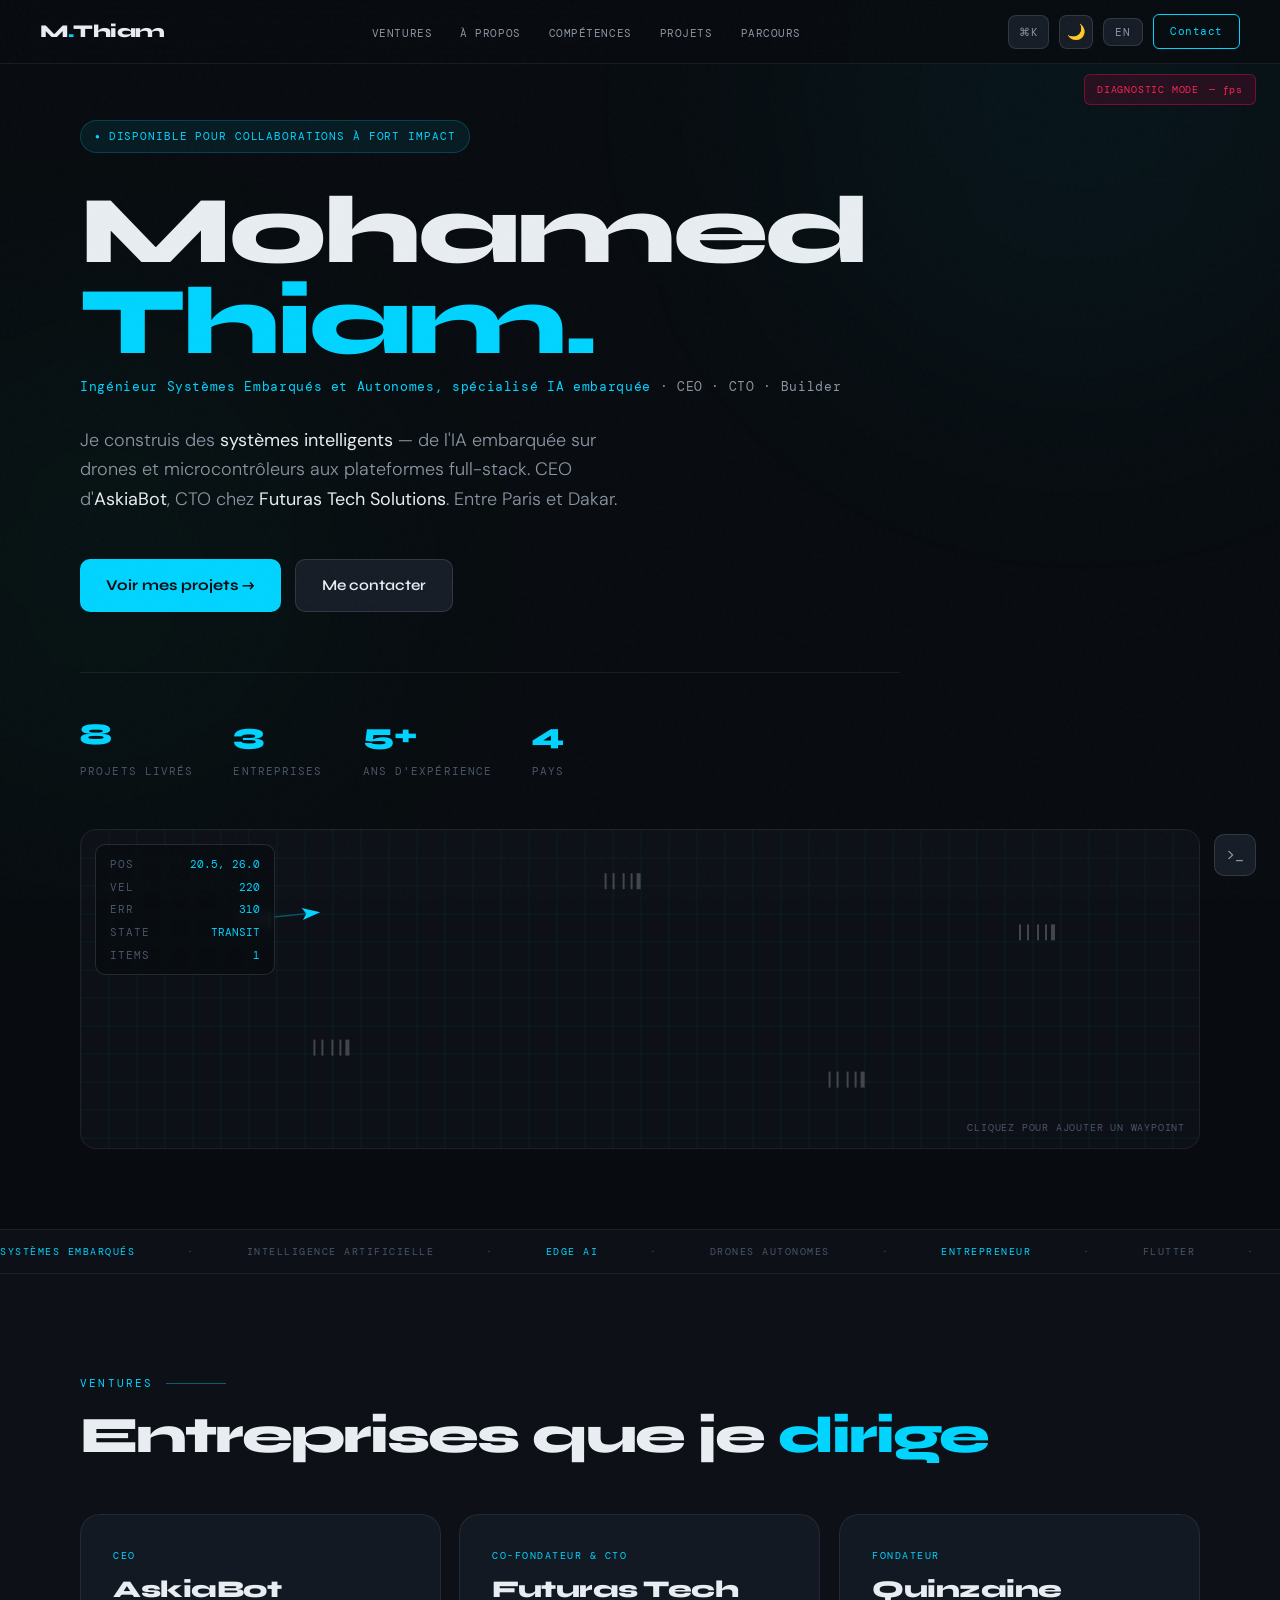
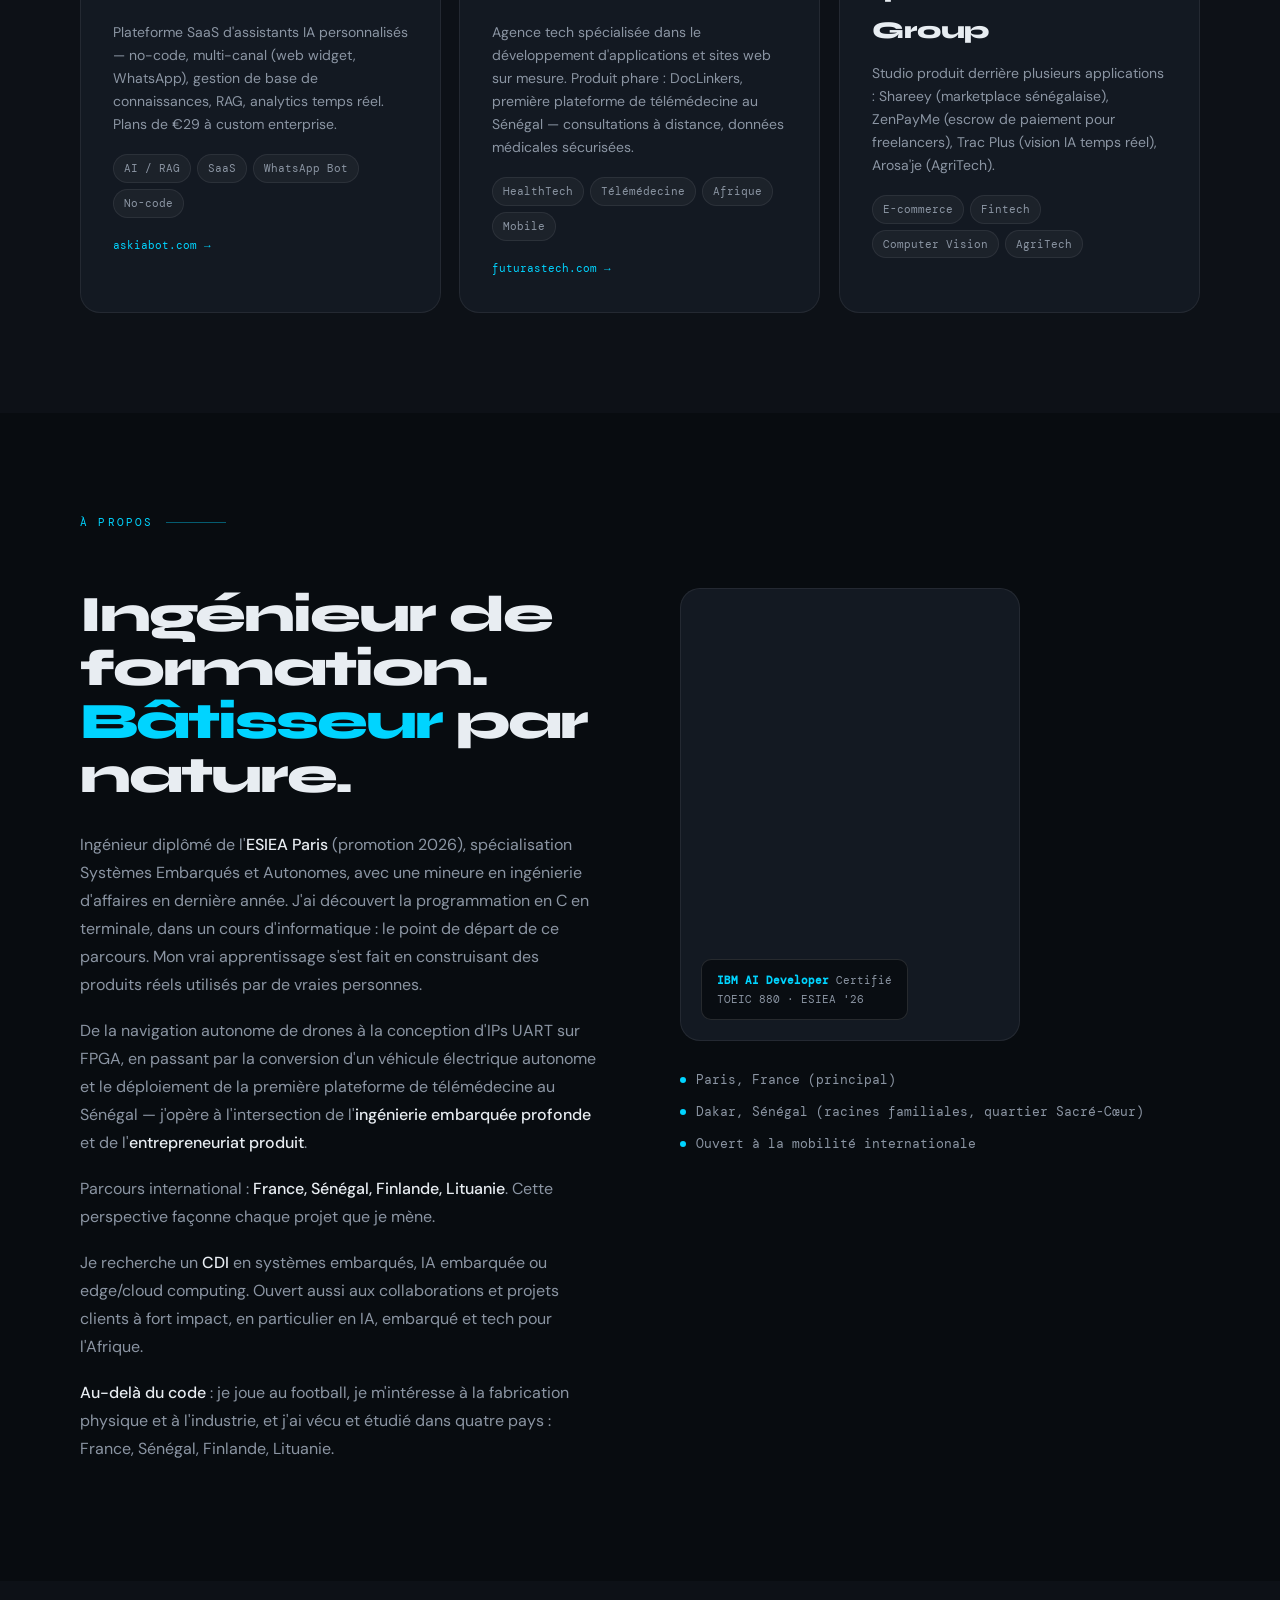
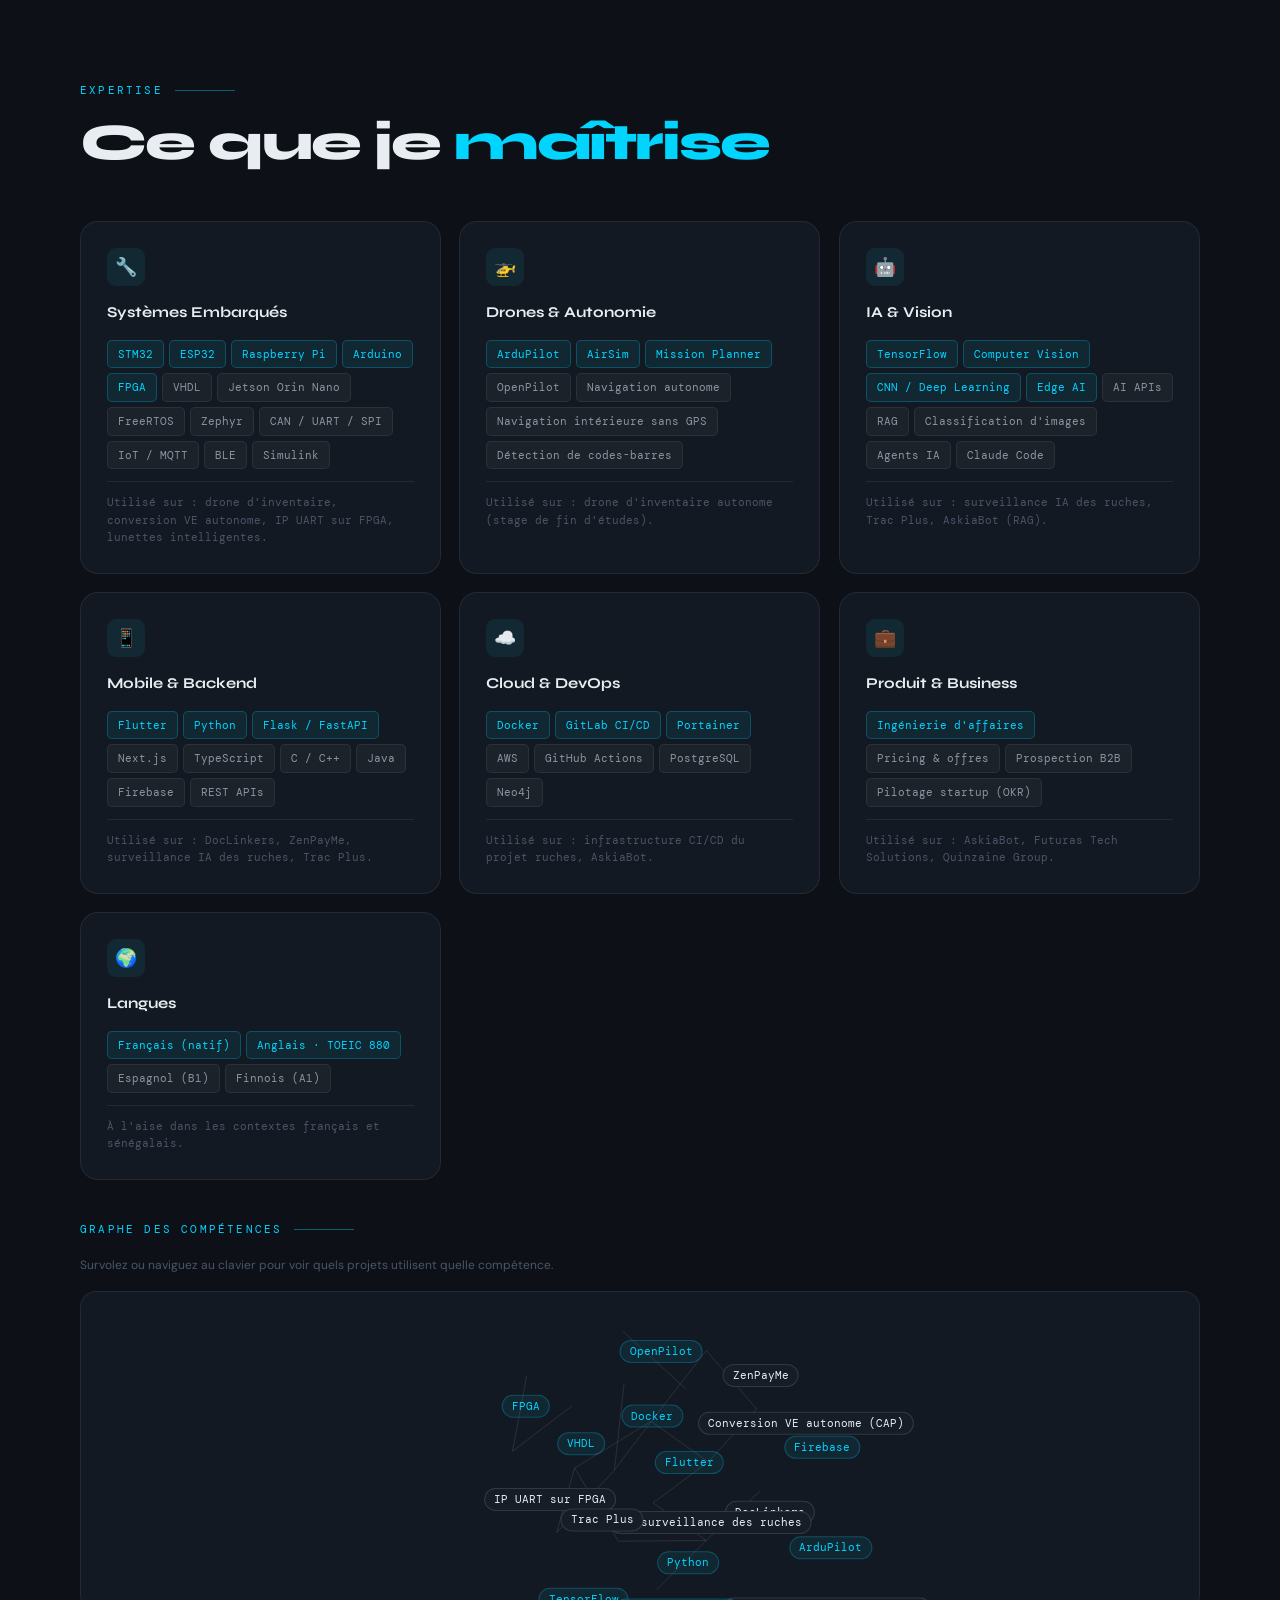
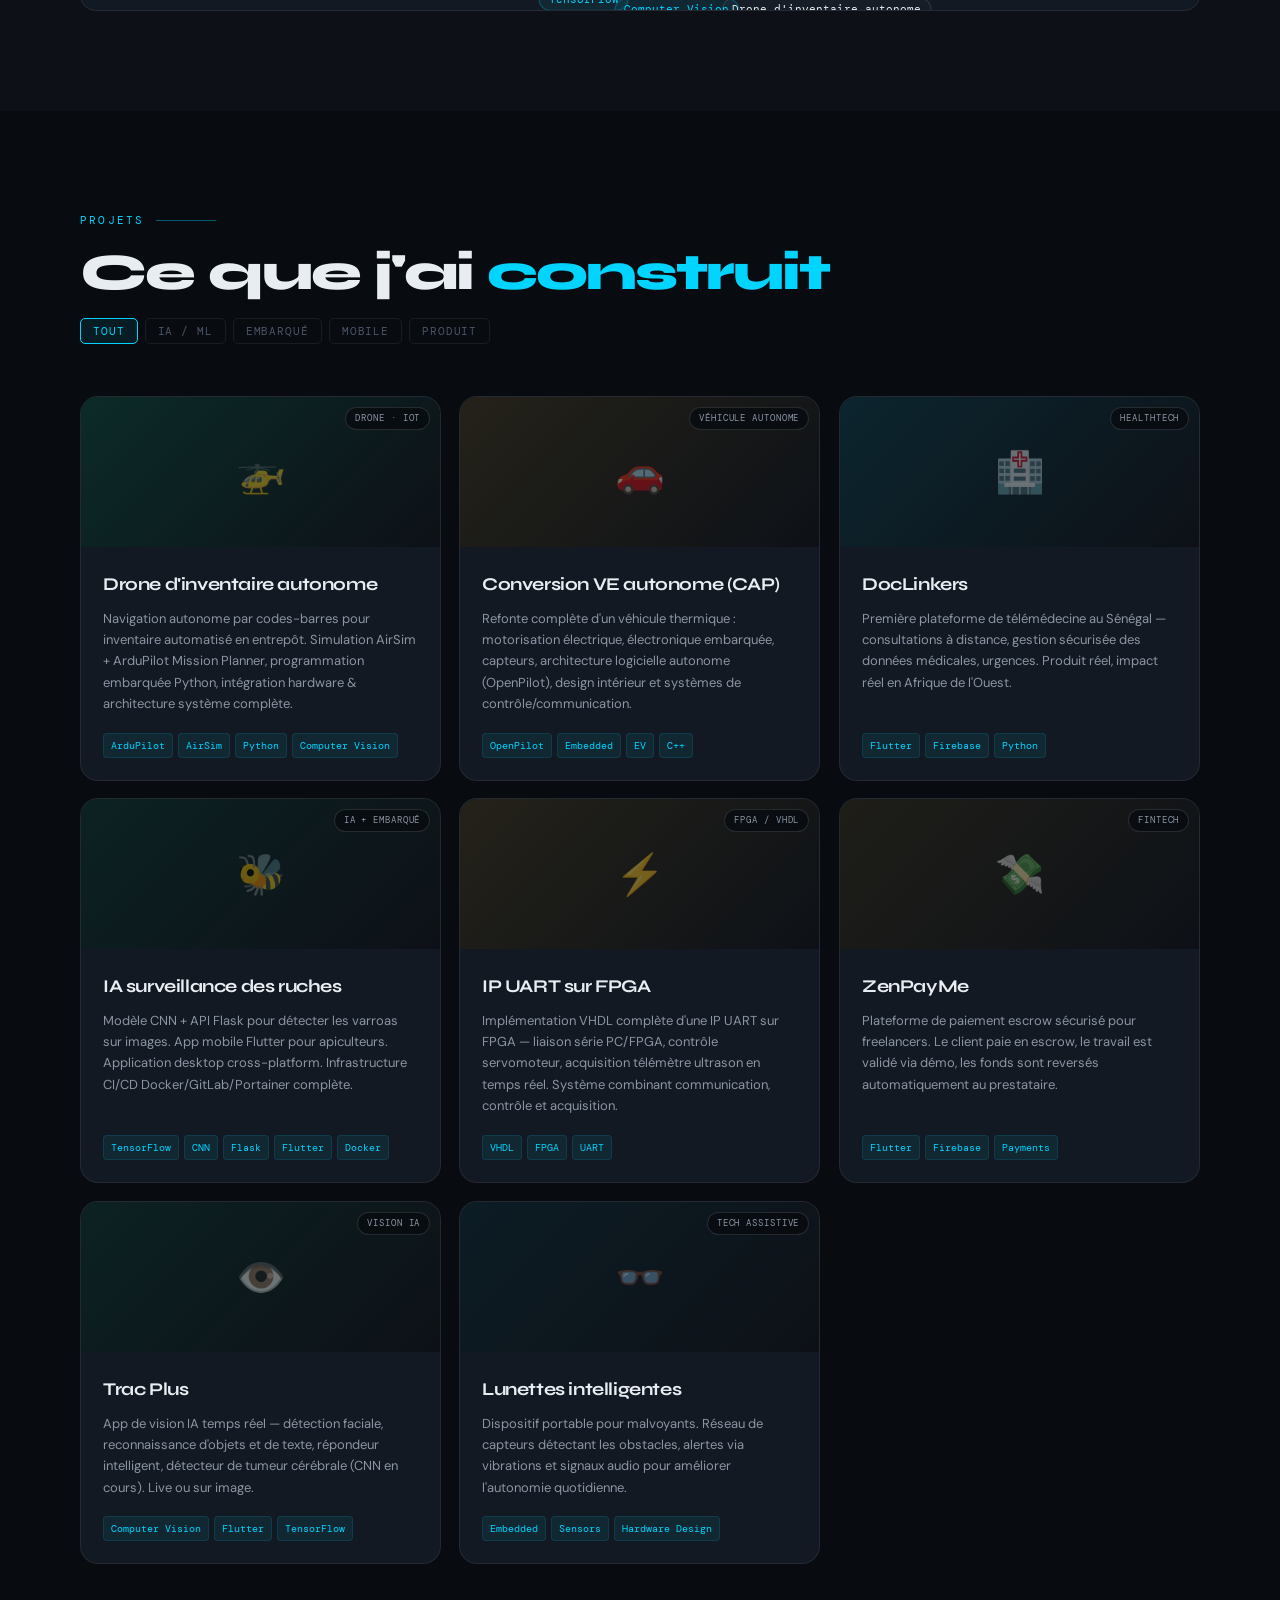
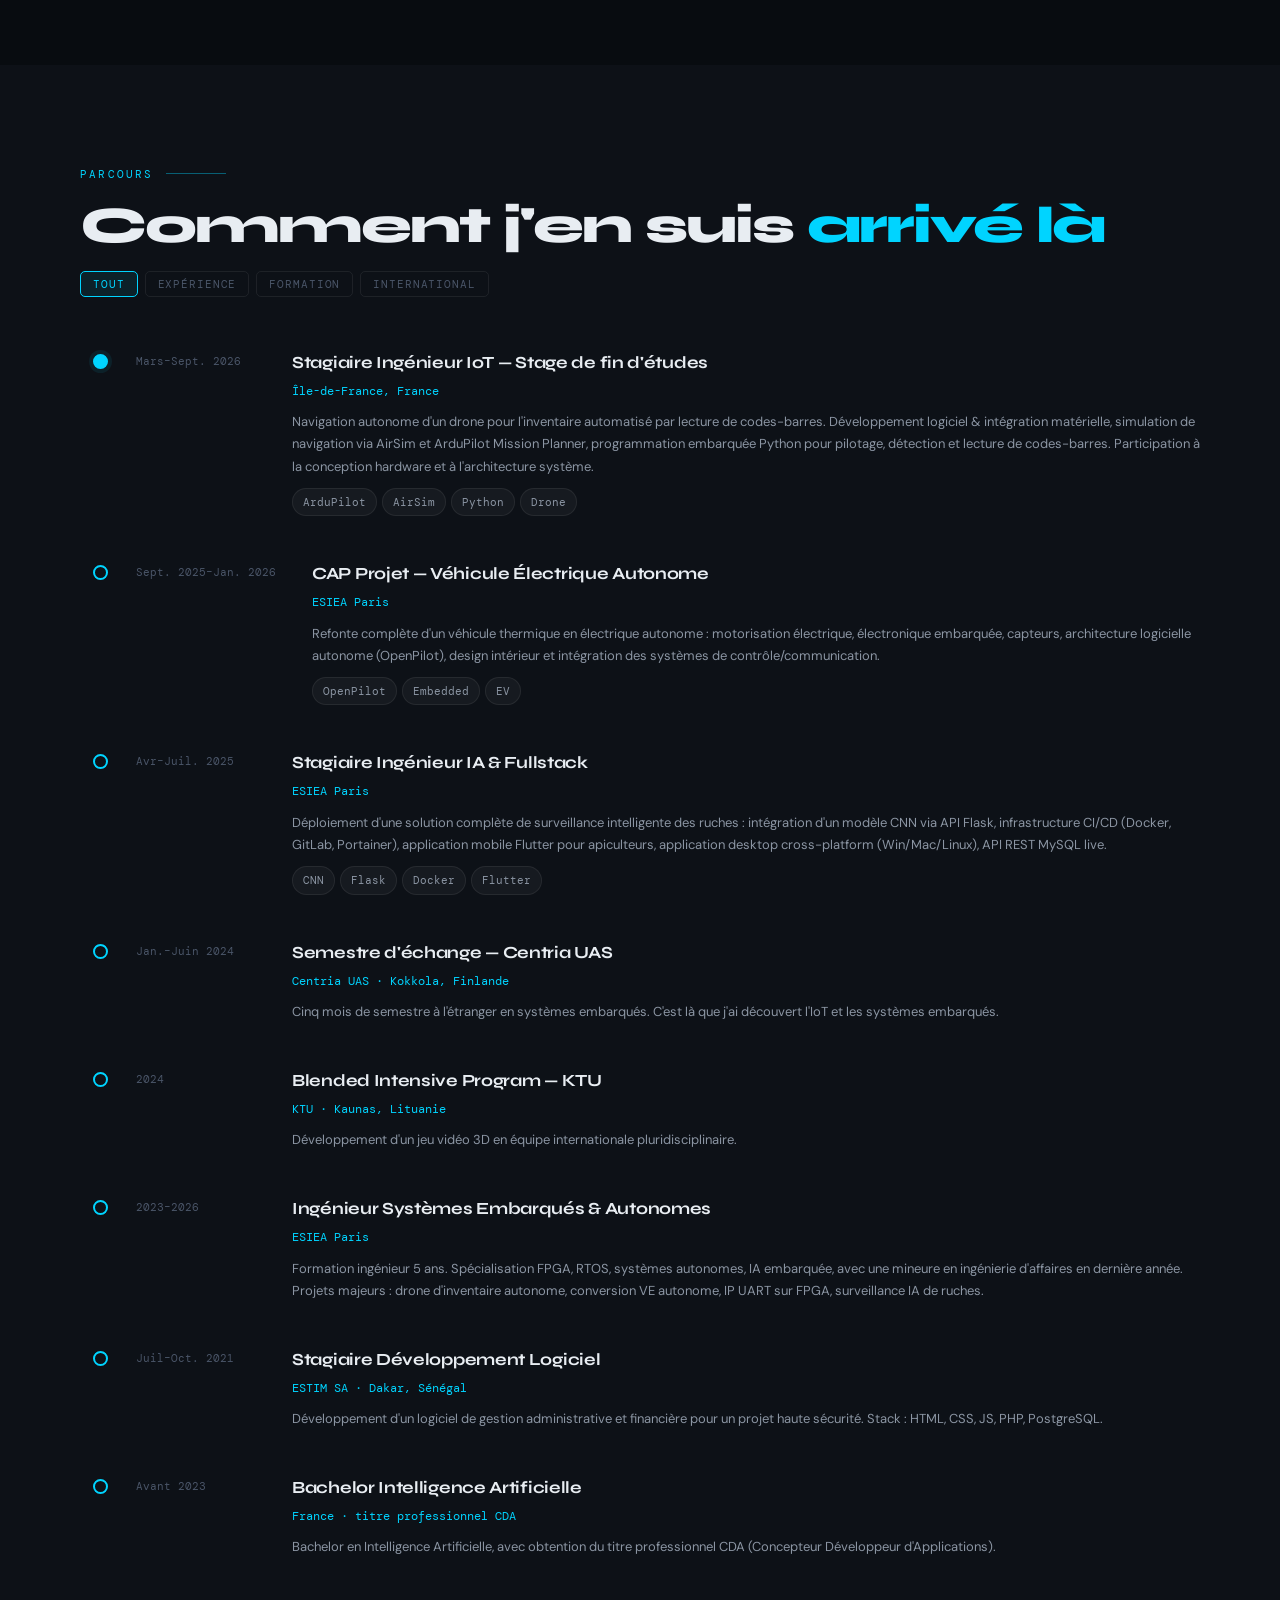
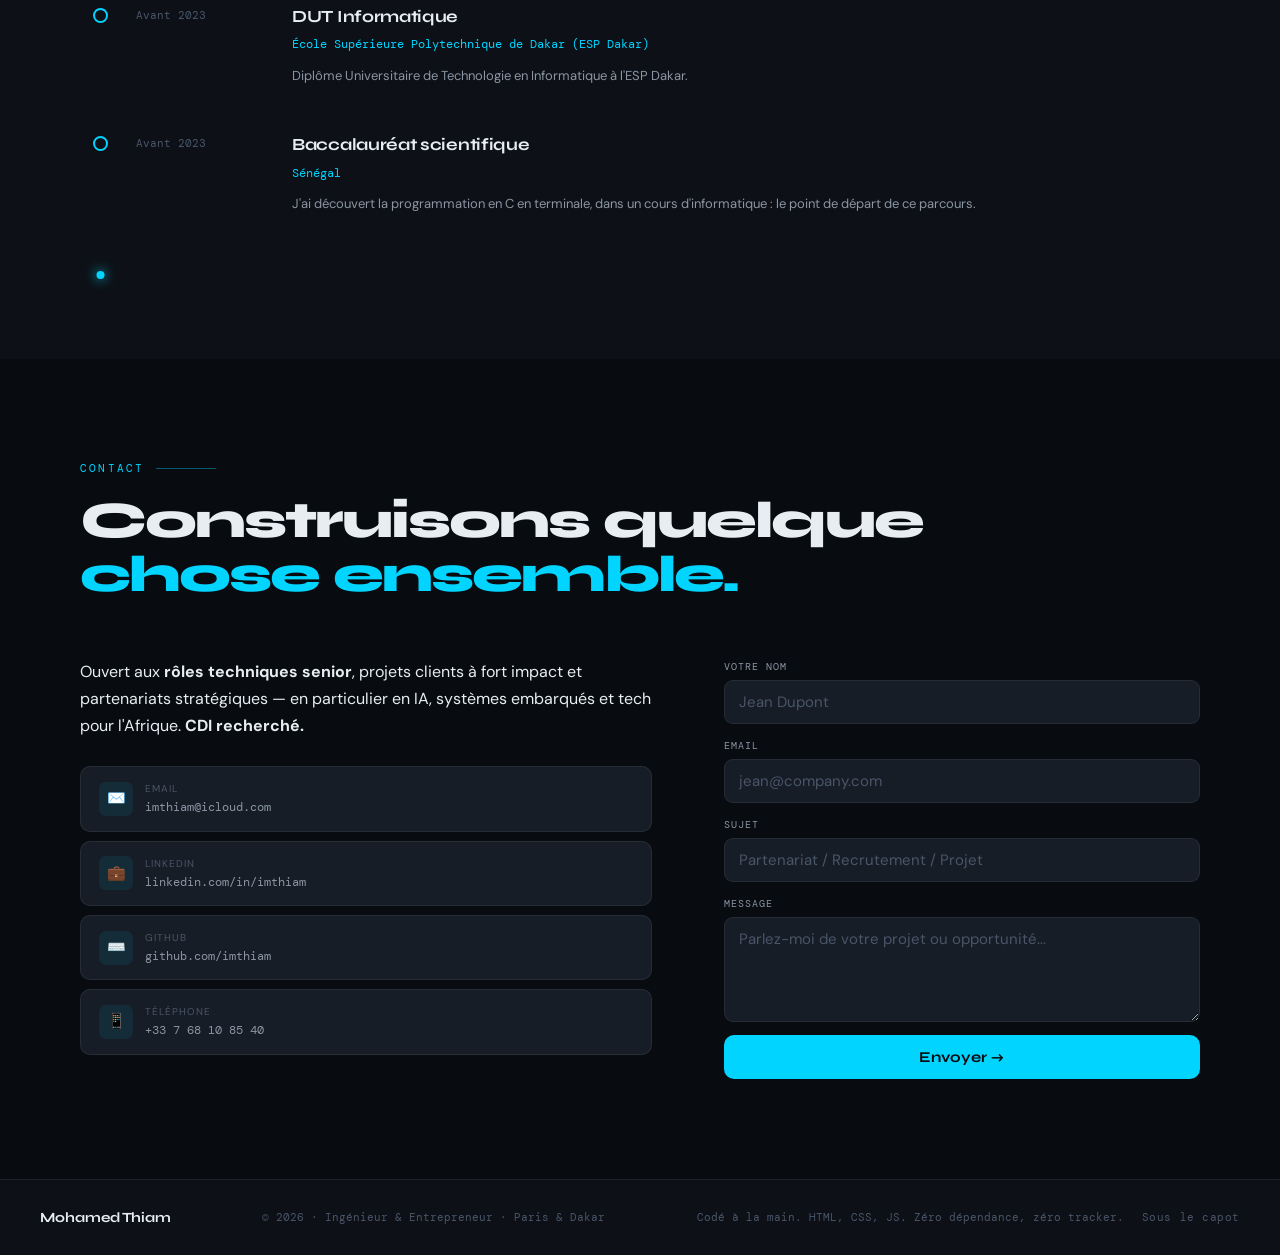
==== commit 614d7d79: "Add Konami diagnostic mode, console ASCII art, humans.txt (Phase 6d, P2) - js/diagnostic.js: Konami " ====
--- a/index.html
+++ b/index.html
@@ -17,6 +17,11 @@
   <div class="crosshair-line crosshair-h" id="crosshairH" aria-hidden="true"></div>
   <div class="crosshair-line crosshair-v" id="crosshairV" aria-hidden="true"></div>
   <div class="crosshair-label" id="crosshairLabel" aria-hidden="true"></div>
+
+  <div class="diagnostic-badge" id="diagnosticBadge" hidden aria-hidden="true">
+    <span>DIAGNOSTIC MODE</span>
+    <span id="diagnosticFps">— fps</span>
+  </div>
 
   <div class="blob blob-1"></div>
   <div class="blob blob-2"></div>
--- a/css/base.css
+++ b/css/base.css
@@ -119,6 +119,11 @@
     body.crosshair-active .crosshair-label { opacity: 0.5; }
     body.crosshair-active .crosshair-label { opacity: 1; }
     body.crosshair-active a, body.crosshair-active button { cursor: none; }
+
+    /* DIAGNOSTIC MODE (P2, Konami code) */
+    .diagnostic-badge { position: fixed; top: 74px; right: 24px; z-index: 1002; background: rgba(255,0,80,0.12); border: 1px solid rgba(255,0,80,0.4); color: #ff2255; font-family: 'DM Mono', monospace; font-size: 10px; letter-spacing: 0.08em; padding: 6px 12px; border-radius: 6px; display: flex; gap: 10px; }
+    body.diagnostic-active::before { content: ''; position: fixed; inset: 0; z-index: 998; pointer-events: none; background-image: linear-gradient(rgba(255,0,80,0.08) 1px, transparent 1px), linear-gradient(90deg, rgba(255,0,80,0.08) 1px, transparent 1px); background-size: 40px 40px; }
+    body.diagnostic-active section, body.diagnostic-active nav, body.diagnostic-active footer { outline: 1px dashed rgba(255,0,80,0.35); outline-offset: -1px; }
 
     /* TILT + HALO (pointer: fine only) */
     .company-card, .pcard, .skill-group { transition: transform 0.15s ease, border-color 0.3s, box-shadow 0.3s; will-change: transform; position: relative; }
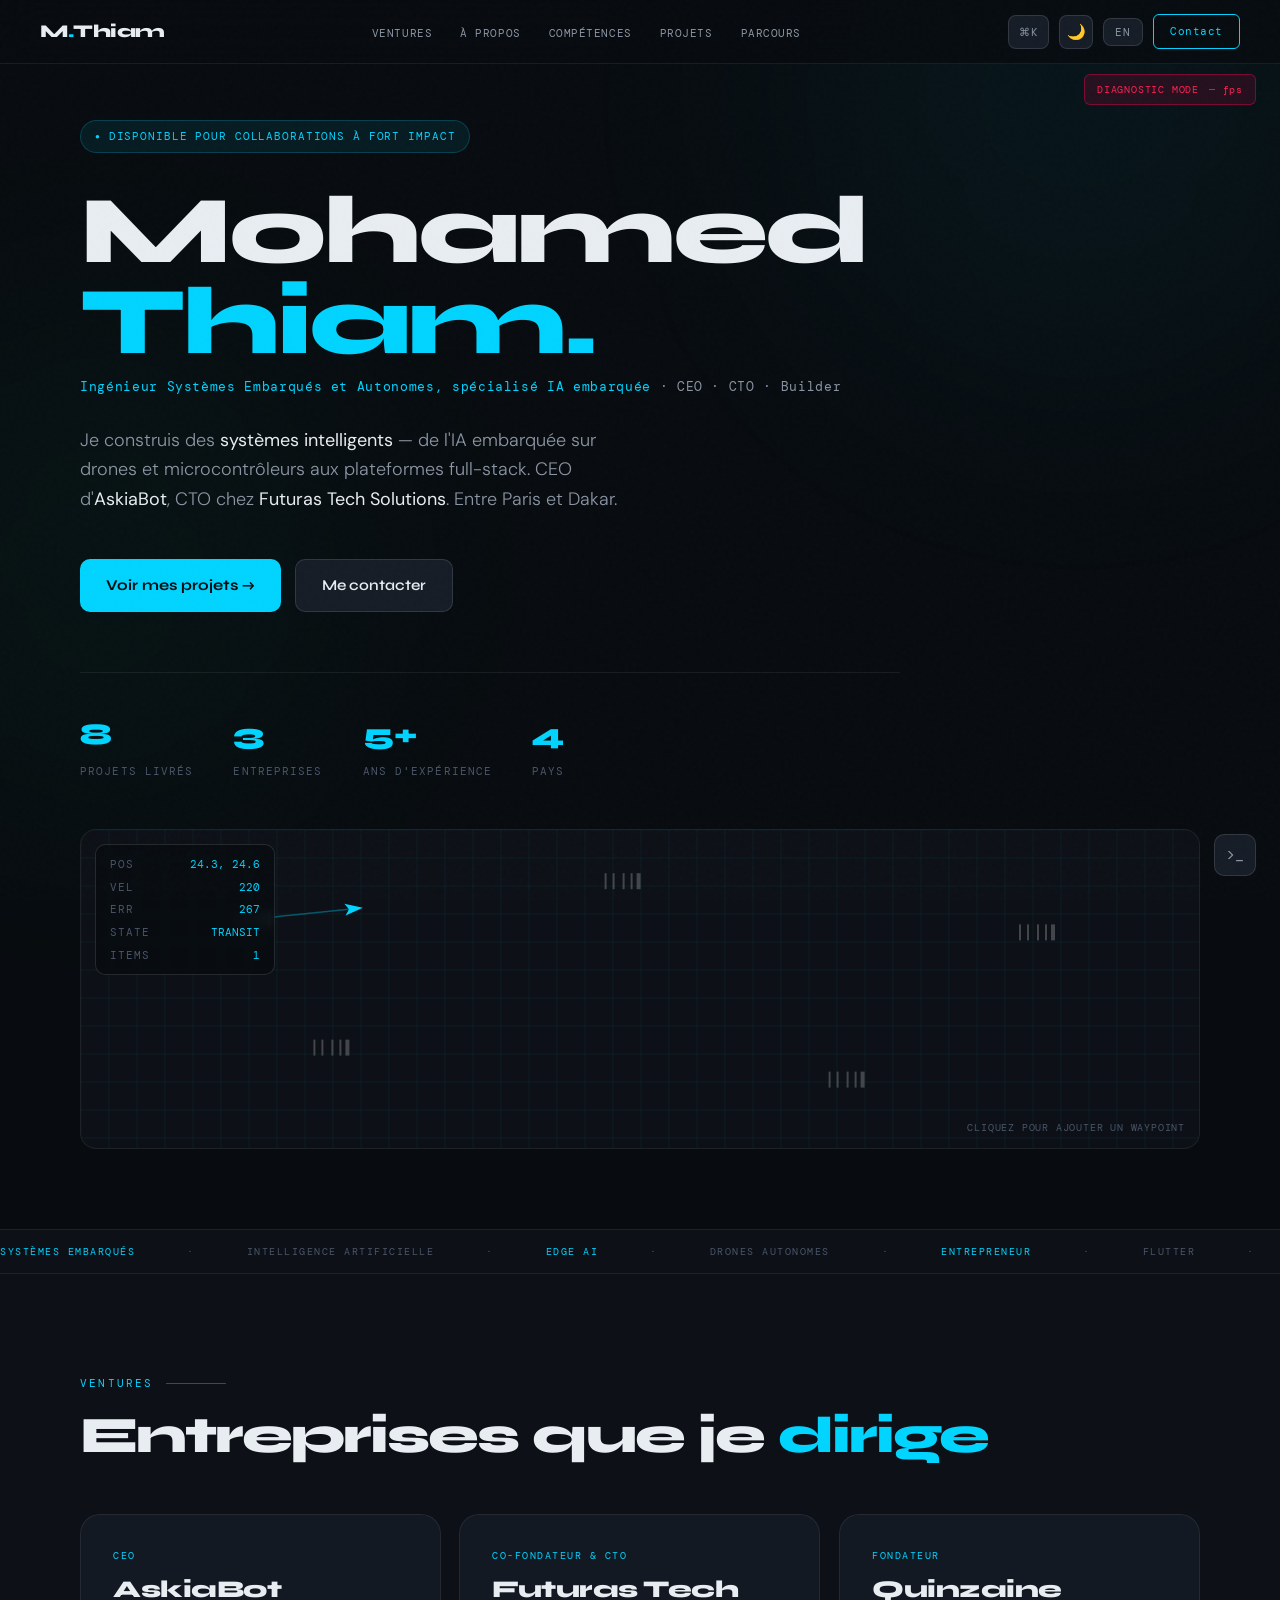
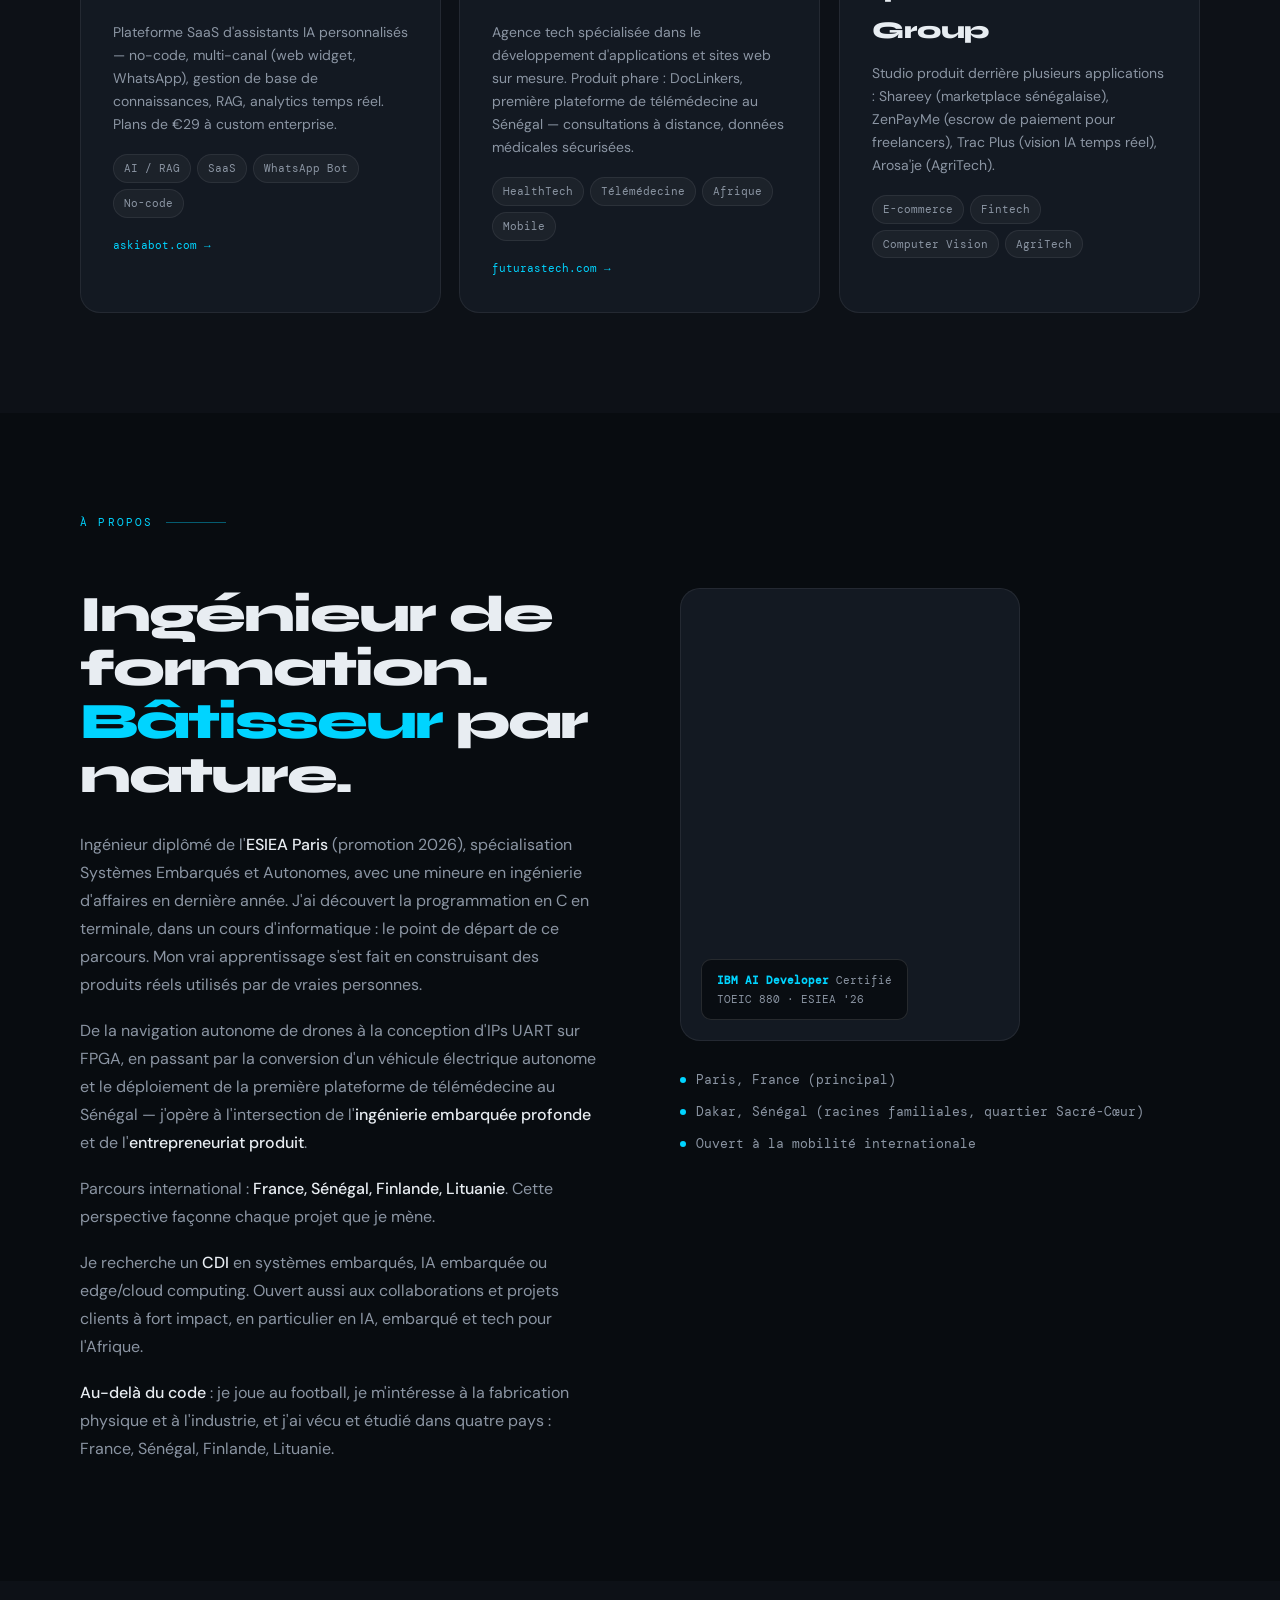
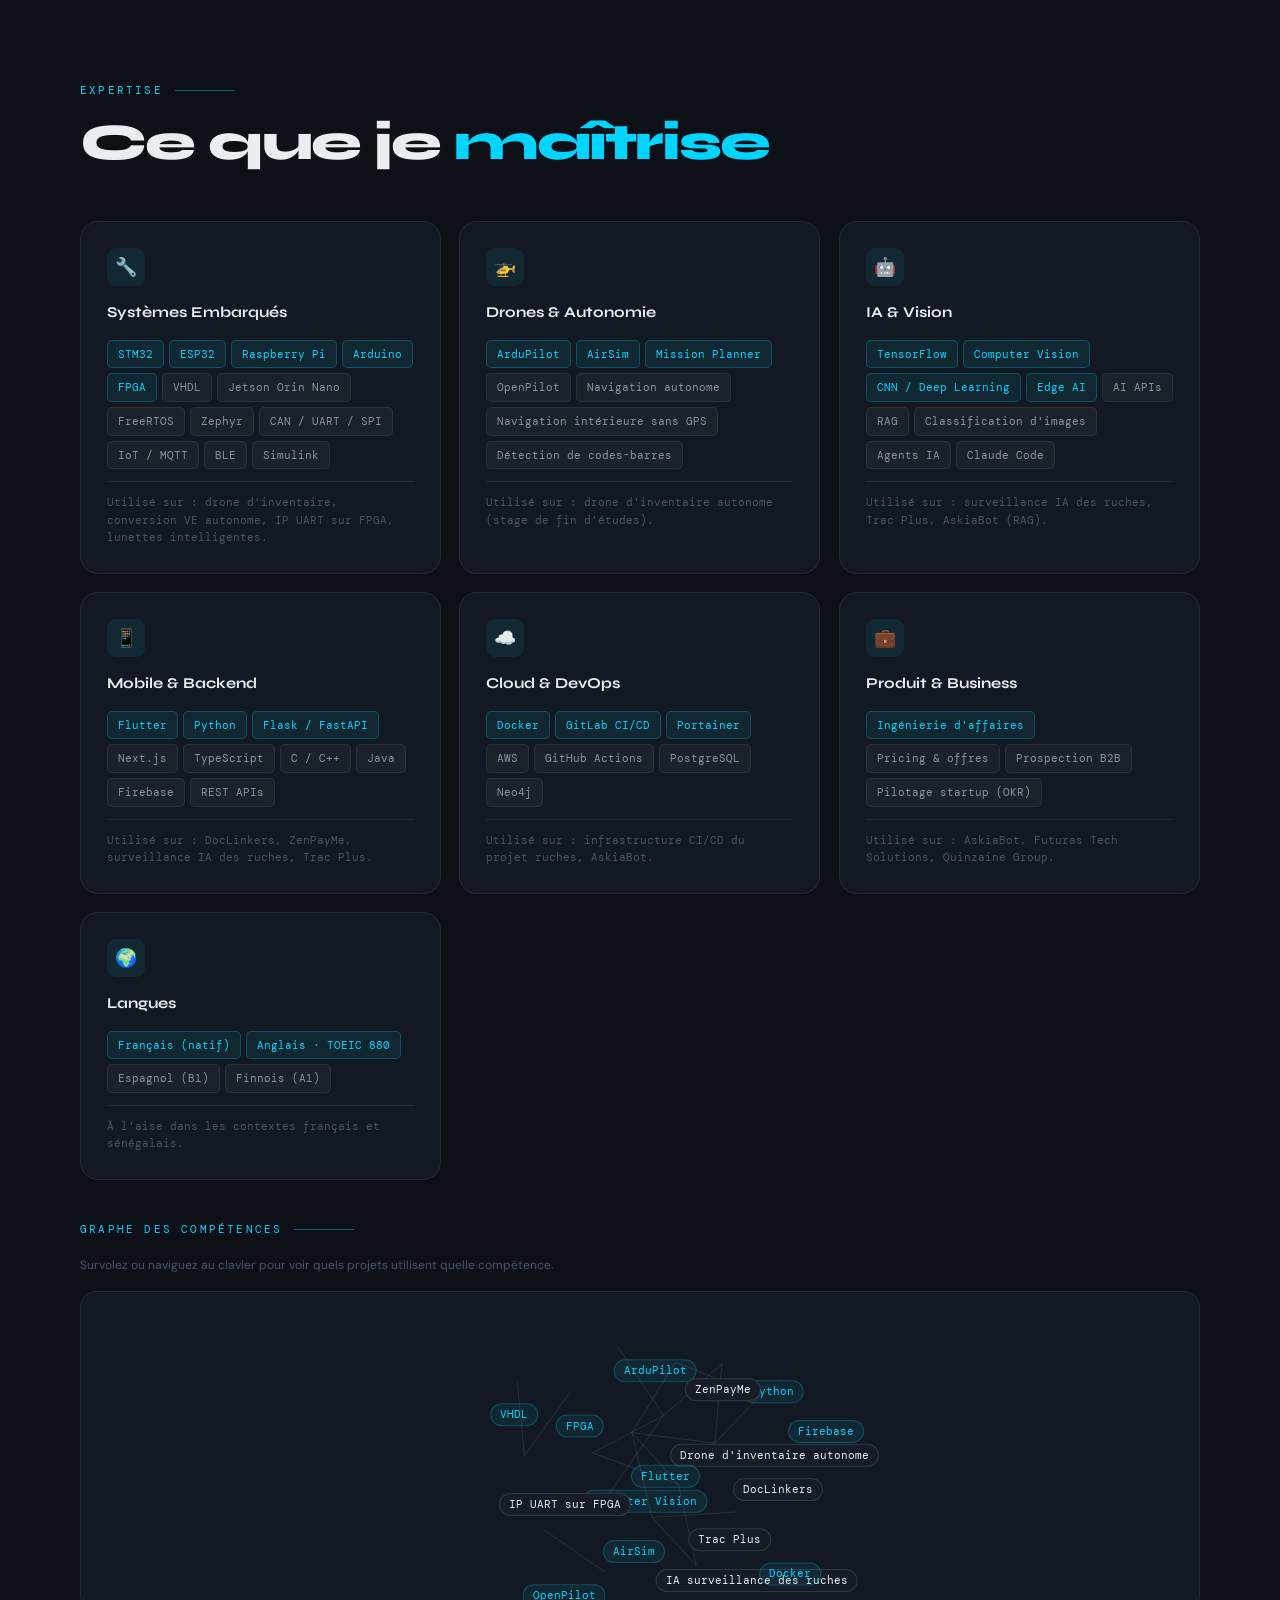
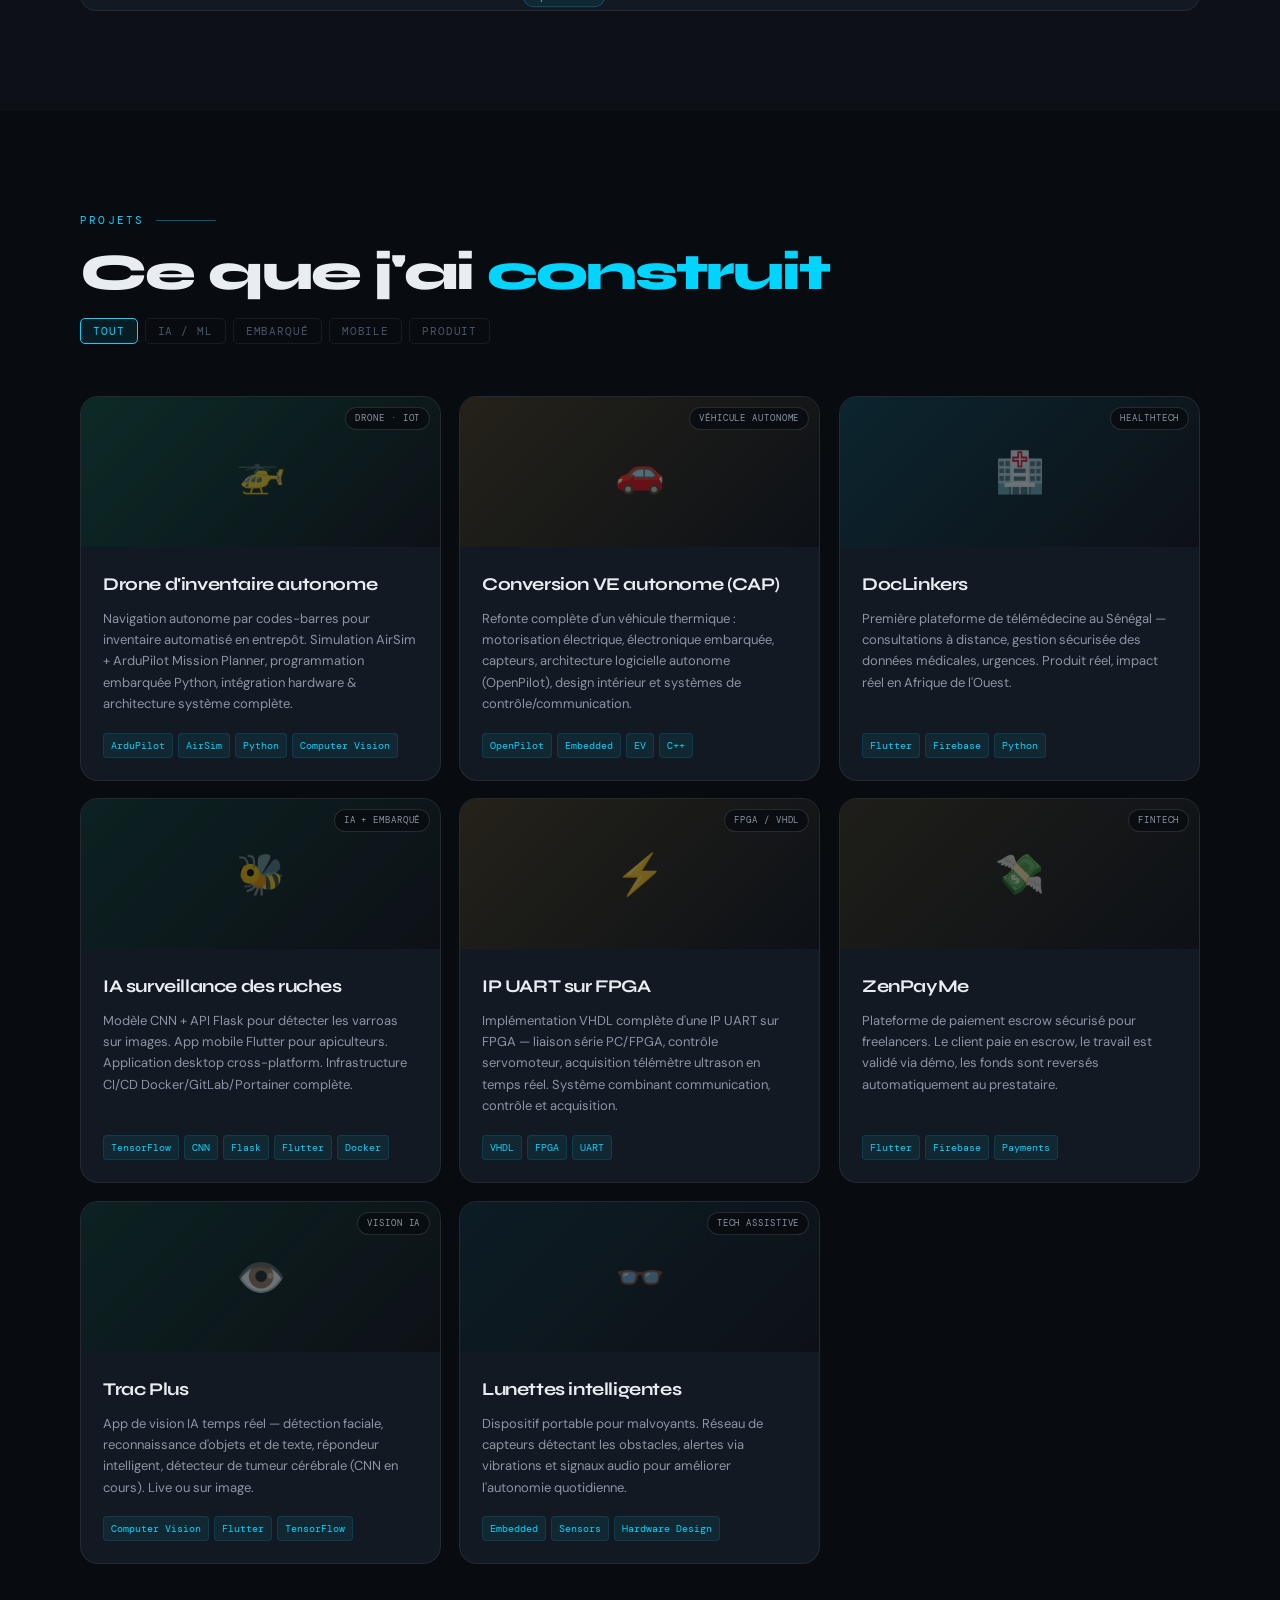
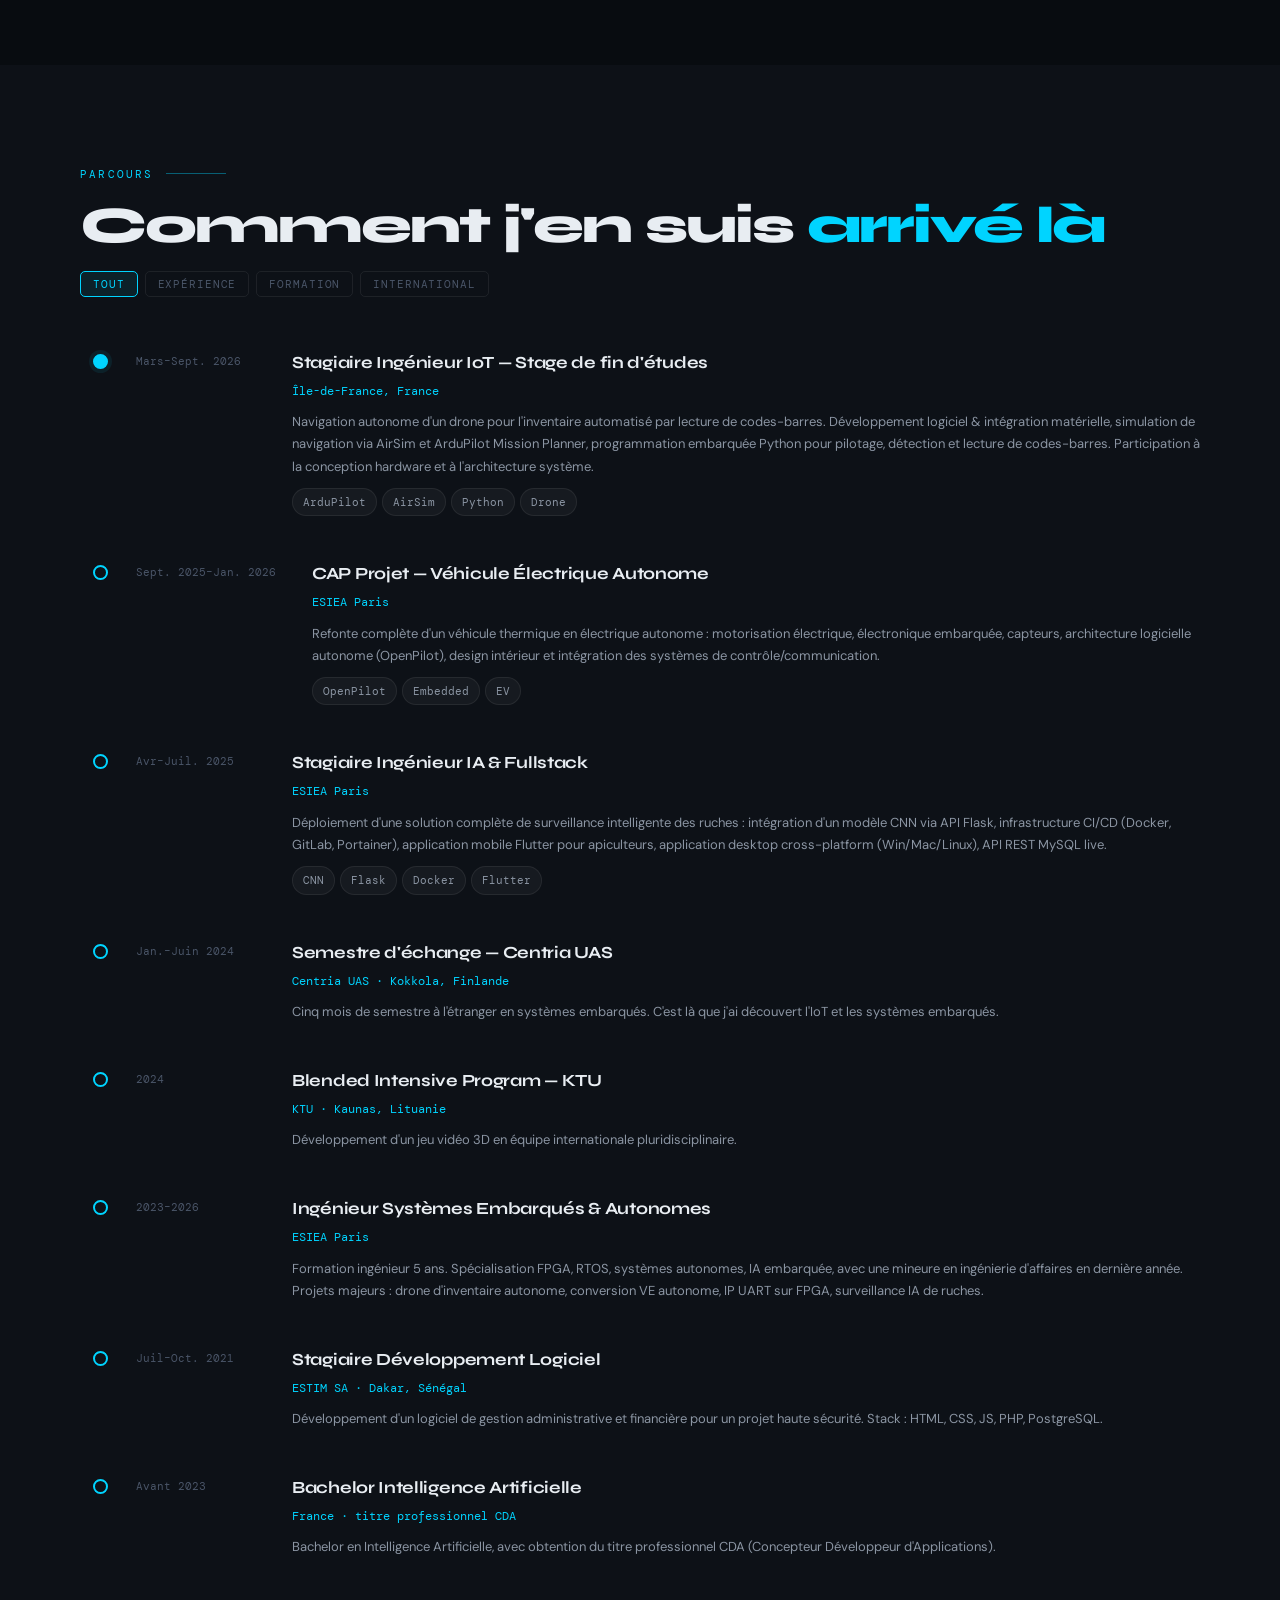
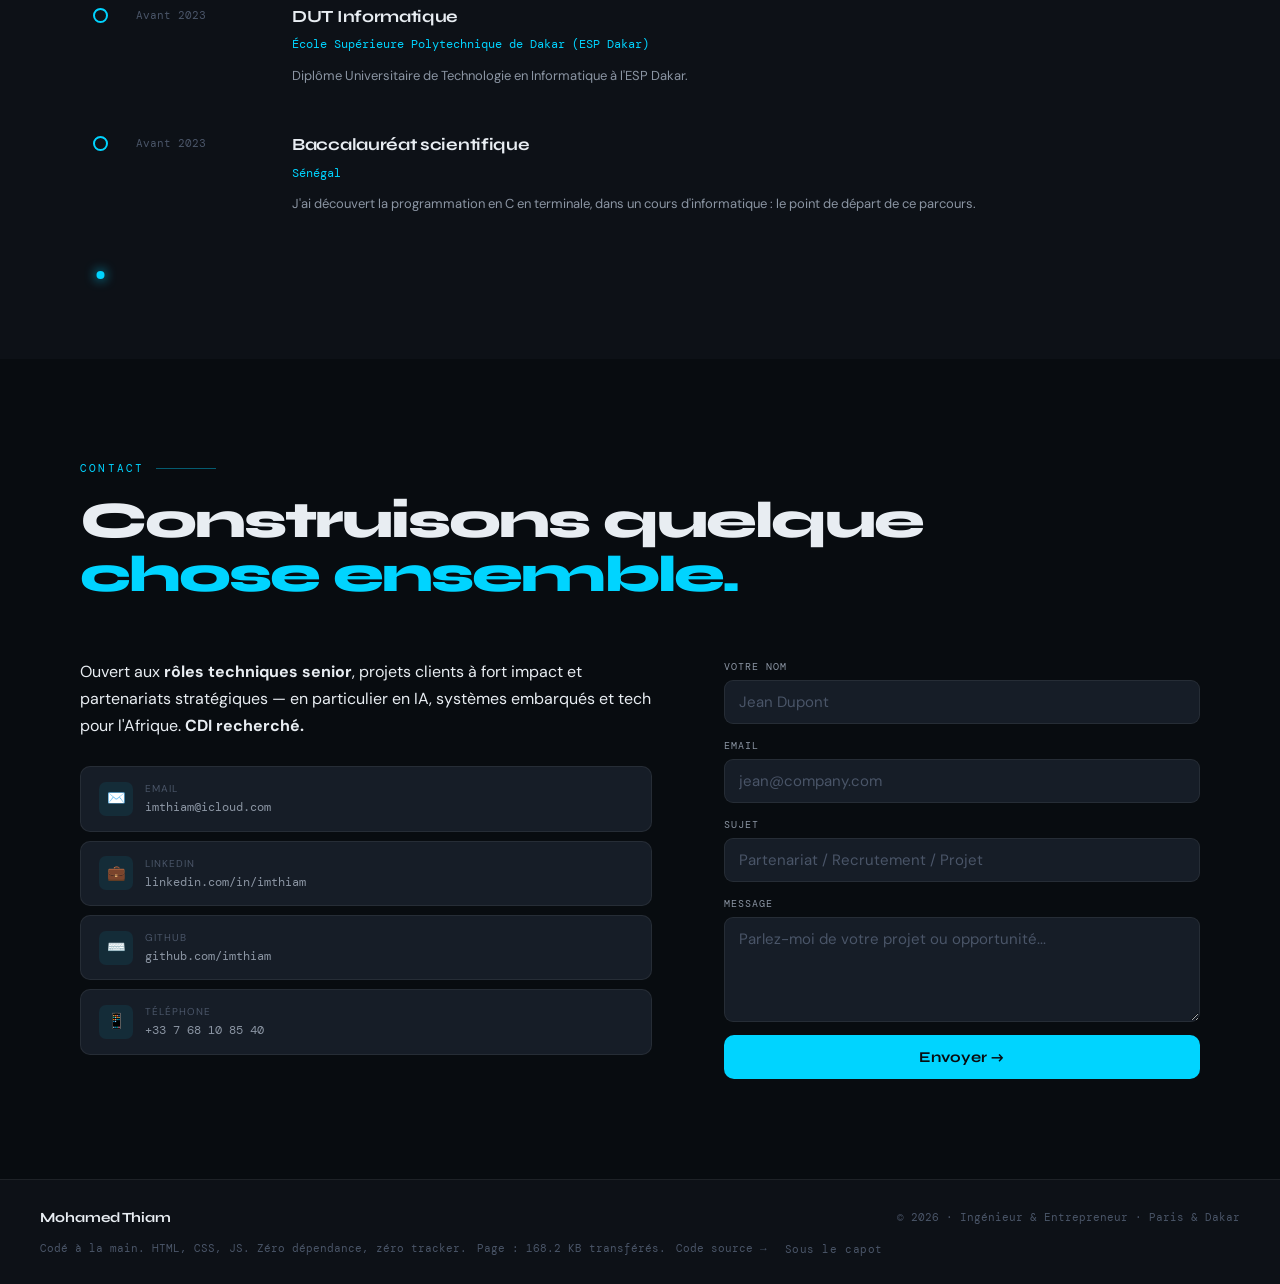
==== commit 7a76f3a4: "Add SEO metadata, JSON-LD, sitemap/robots, favicon, footer disclosure (Phase 7) - index.html <head>:" ====
--- a/index.html
+++ b/index.html
@@ -5,11 +5,47 @@
   <meta name="viewport" content="width=device-width, initial-scale=1.0" />
   <title>Mohamed Thiam — Ingénieur Systèmes Embarqués et Autonomes</title>
   <meta name="description" content="Mohamed Thiam — Ingénieur Systèmes Embarqués et Autonomes, spécialisé IA embarquée. CEO d'AskiaBot, CTO chez Futuras Tech Solutions. Entre Paris et Dakar." />
+  <link rel="canonical" href="https://imthiam.github.io/imthiam-net/" />
+
+  <meta property="og:type" content="website" />
+  <meta property="og:title" content="Mohamed Thiam — Ingénieur Systèmes Embarqués et Autonomes" />
+  <meta property="og:description" content="Ingénieur Systèmes Embarqués et Autonomes, spécialisé IA embarquée. CEO d'AskiaBot, CTO chez Futuras Tech Solutions. Entre Paris et Dakar." />
+  <meta property="og:url" content="https://imthiam.github.io/imthiam-net/" />
+  <meta property="og:image" content="https://imthiam.github.io/imthiam-net/mypic.jpg" />
+  <meta property="og:locale" content="fr_FR" />
+  <meta name="twitter:card" content="summary" />
+  <meta name="twitter:title" content="Mohamed Thiam — Ingénieur Systèmes Embarqués et Autonomes" />
+  <meta name="twitter:description" content="Ingénieur Systèmes Embarqués et Autonomes, spécialisé IA embarquée. CEO d'AskiaBot, CTO chez Futuras Tech Solutions." />
+  <meta name="twitter:image" content="https://imthiam.github.io/imthiam-net/mypic.jpg" />
+
+  <link rel="icon" type="image/svg+xml" href="favicon.svg" />
   <link rel="preconnect" href="https://fonts.googleapis.com" />
   <link rel="preconnect" href="https://fonts.gstatic.com" crossorigin />
   <link href="https://fonts.googleapis.com/css2?family=Syne:wght@400;500;600;700;800&family=DM+Mono:ital,wght@0,300;0,400;0,500;1,300&family=DM+Sans:ital,opsz,wght@0,9..40,300;0,9..40,400;0,9..40,500;1,9..40,300&display=swap" rel="stylesheet" />
   <link rel="stylesheet" href="css/base.css" />
   <script type="module" src="js/main.js"></script>
+  <script type="application/ld+json">
+  {
+    "@context": "https://schema.org",
+    "@type": "Person",
+    "name": "Mohamed Thiam",
+    "jobTitle": "Ingénieur Systèmes Embarqués et Autonomes, spécialisé IA embarquée",
+    "url": "https://imthiam.github.io/imthiam-net/",
+    "image": "https://imthiam.github.io/imthiam-net/mypic.jpg",
+    "alumniOf": {
+      "@type": "CollegeOrUniversity",
+      "name": "ESIEA Paris"
+    },
+    "worksFor": [
+      { "@type": "Organization", "name": "Futuras Tech Solutions", "url": "https://www.futurastech.com/" },
+      { "@type": "Organization", "name": "AskiaBot", "url": "https://www.askiabot.com/en" }
+    ],
+    "sameAs": [
+      "https://github.com/imthiam",
+      "https://linkedin.com/in/imthiam"
+    ]
+  }
+  </script>
 </head>
 <body>
   <div class="scroll-progress" id="scrollProgress" aria-hidden="true"></div>
@@ -286,7 +322,11 @@
     <div class="footer-name" id="footerName"></div>
     <div class="footer-copy" id="footerCopy"></div>
     <div class="footer-right">
-      <div style="font-family:'DM Mono',monospace;font-size:11px;color:var(--text3)" id="footerTagline"></div>
+      <div class="footer-tagline-row">
+        <span style="font-family:'DM Mono',monospace;font-size:11px;color:var(--text3)" id="footerTagline"></span>
+        <span id="footerWeight" class="footer-weight"></span>
+        <a href="https://github.com/imthiam/imthiam-net" target="_blank" rel="noopener" class="footer-source-link" data-fr="Code source →" data-en="Source code →">Code source →</a>
+      </div>
       <button class="footer-hood-btn" id="hoodBtn" data-fr="Sous le capot" data-en="Under the hood">Sous le capot →</button>
     </div>
   </footer>
--- a/css/base.css
+++ b/css/base.css
@@ -328,6 +328,10 @@
     .footer-name { font-family: 'Syne', sans-serif; font-weight: 700; color: var(--text); font-size: 14px; }
     .footer-copy { font-family: 'DM Mono', monospace; font-size: 11px; color: var(--text3); }
     .footer-right { display: flex; align-items: center; gap: 18px; flex-wrap: wrap; }
+    .footer-tagline-row { display: flex; align-items: center; gap: 10px; flex-wrap: wrap; }
+    .footer-weight { font-family: 'DM Mono', monospace; font-size: 11px; color: var(--text3); }
+    .footer-source-link { font-family: 'DM Mono', monospace; font-size: 11px; color: var(--text3); text-decoration: none; }
+    .footer-source-link:hover { color: var(--accent); }
     .footer-hood-btn { background: none; border: none; color: var(--text3); font-family: 'DM Mono', monospace; font-size: 11px; letter-spacing: 0.05em; cursor: pointer; padding: 0; }
     .footer-hood-btn:hover { color: var(--accent); }
     .hood-grid { display: grid; grid-template-columns: 1fr 1fr; gap: 10px; margin-bottom: 28px; }
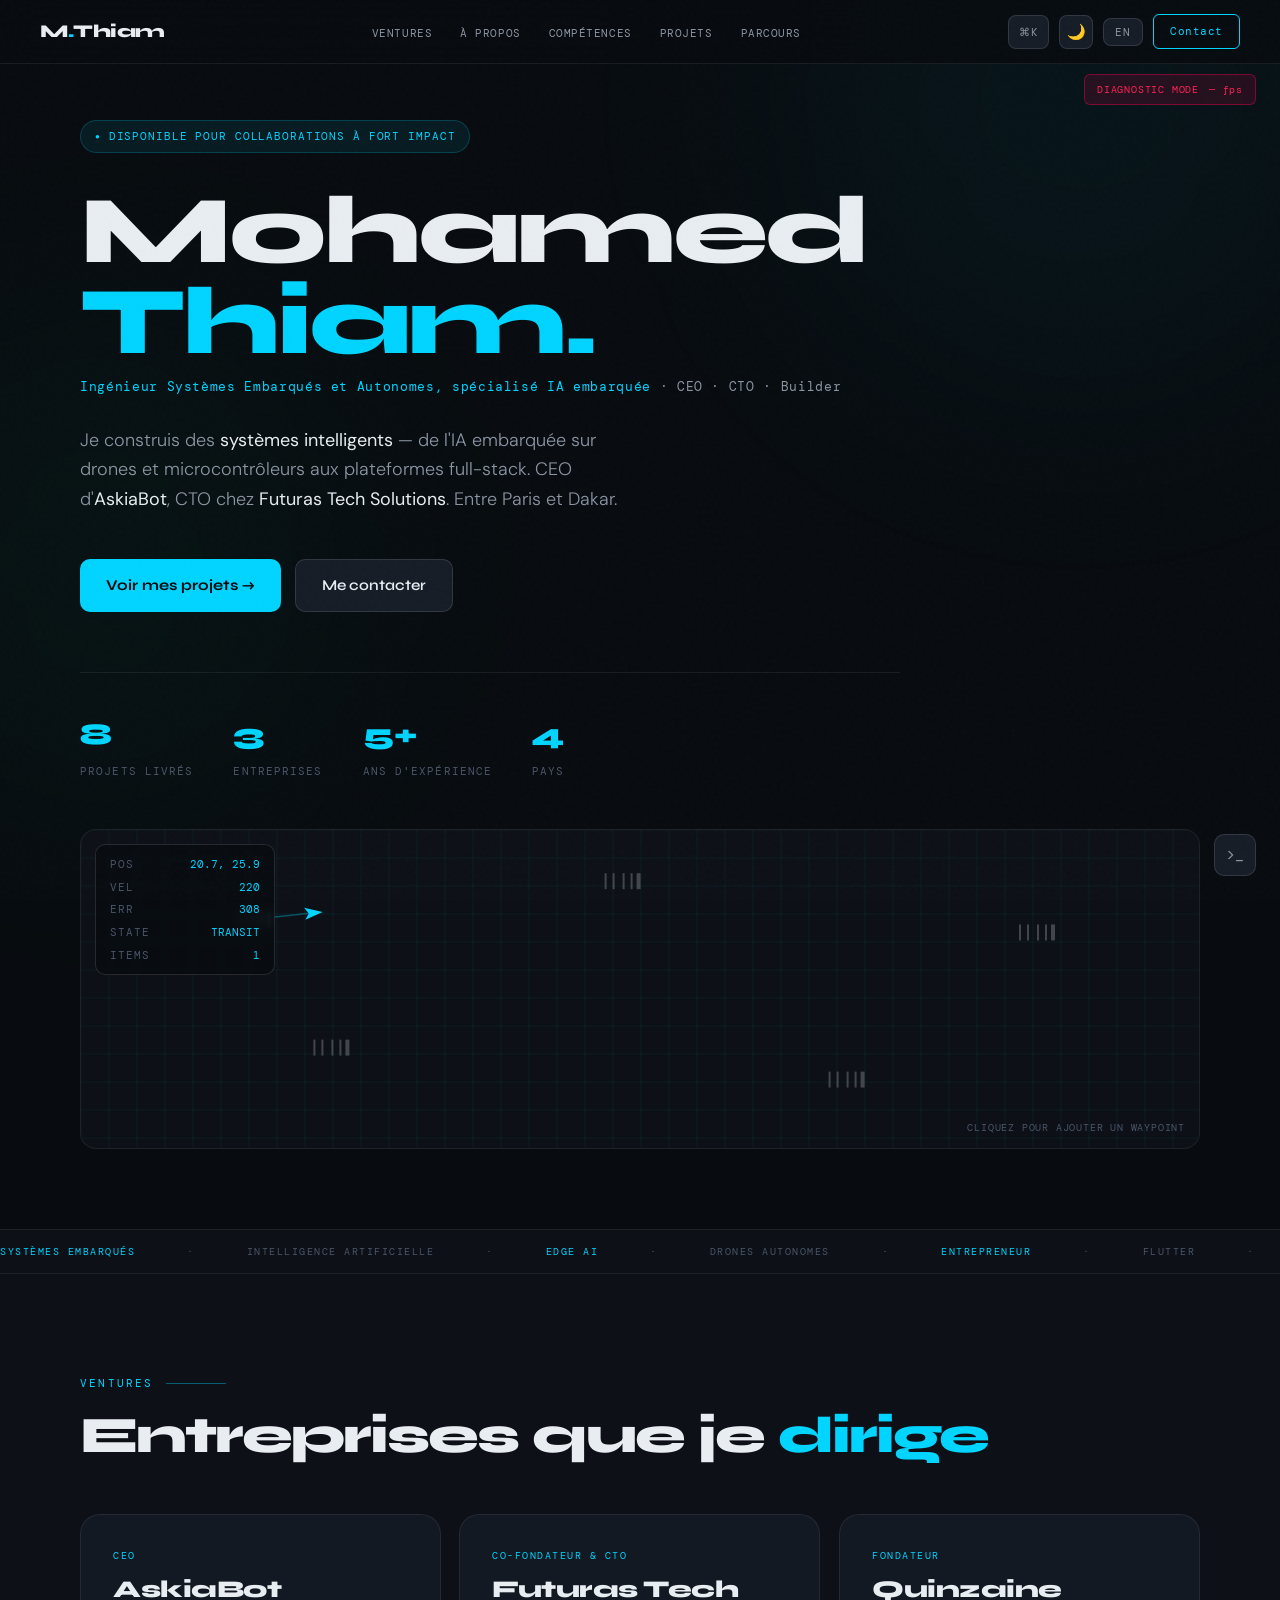
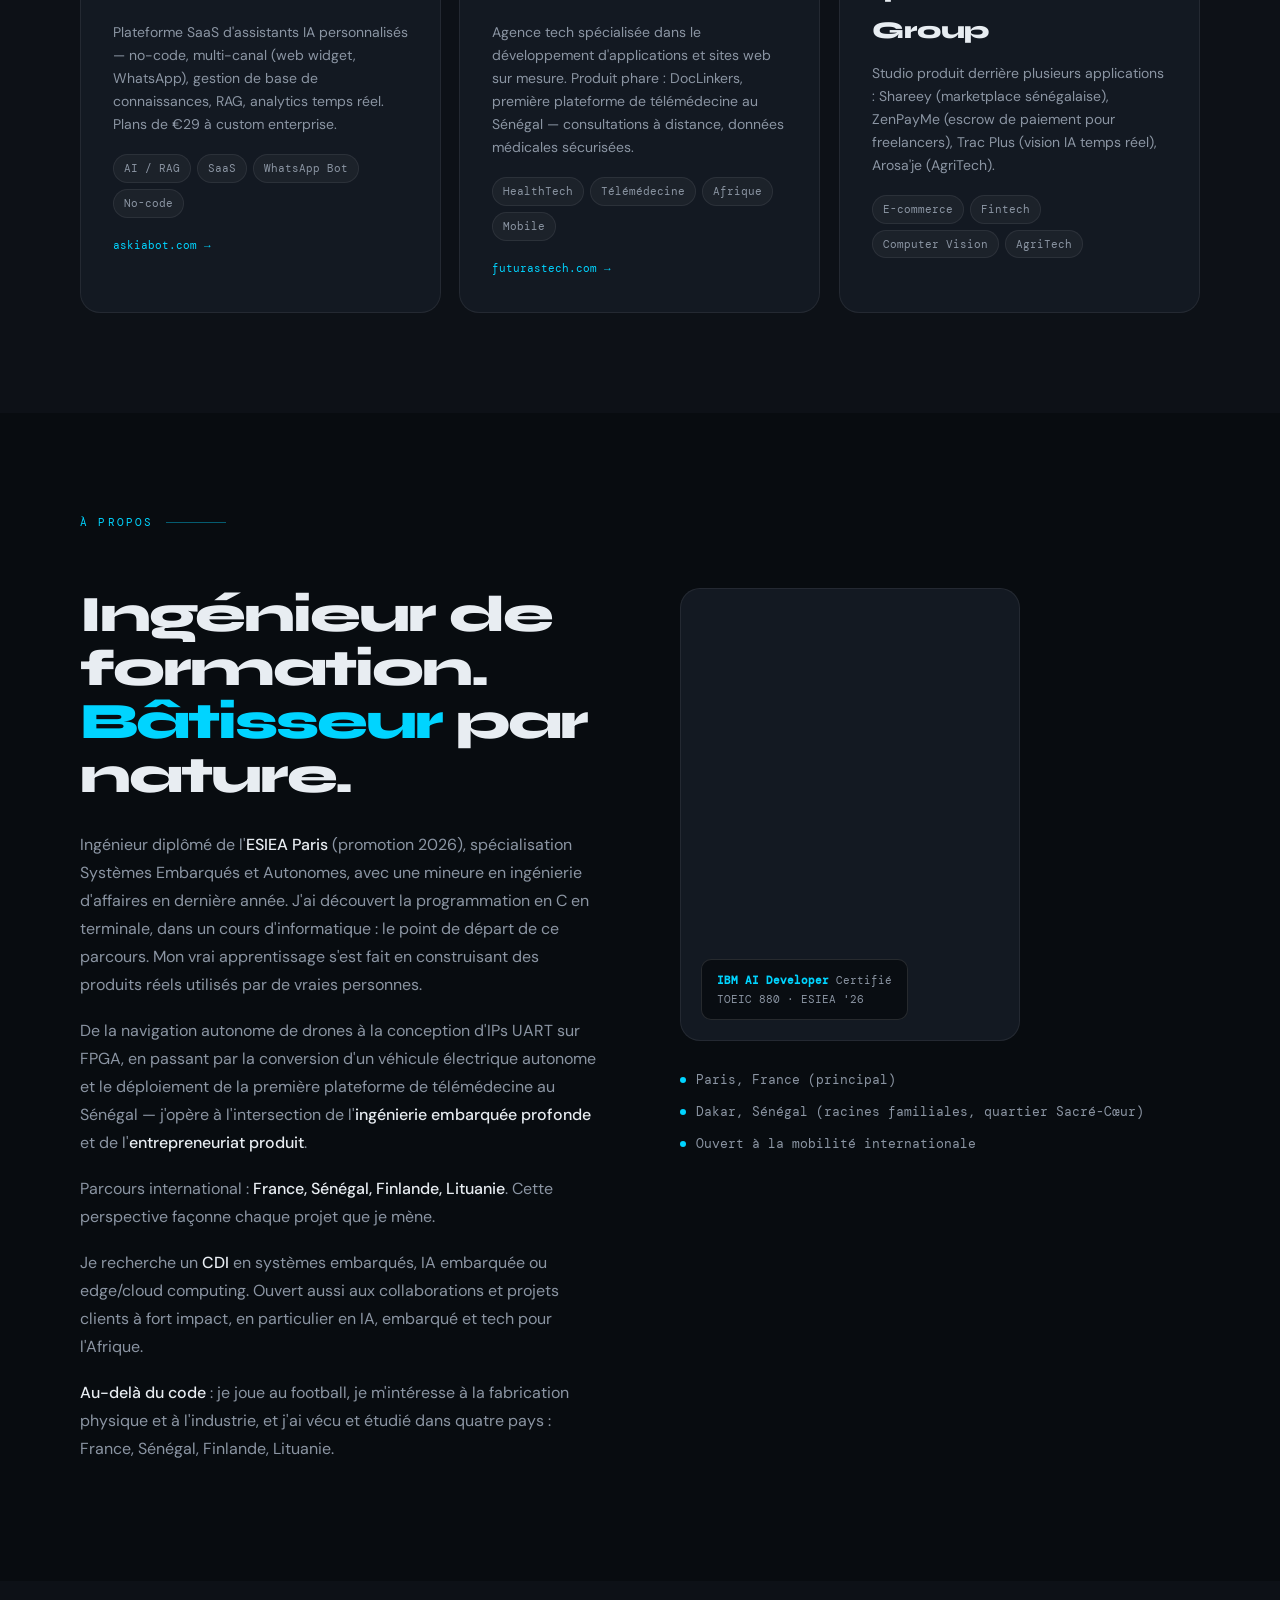
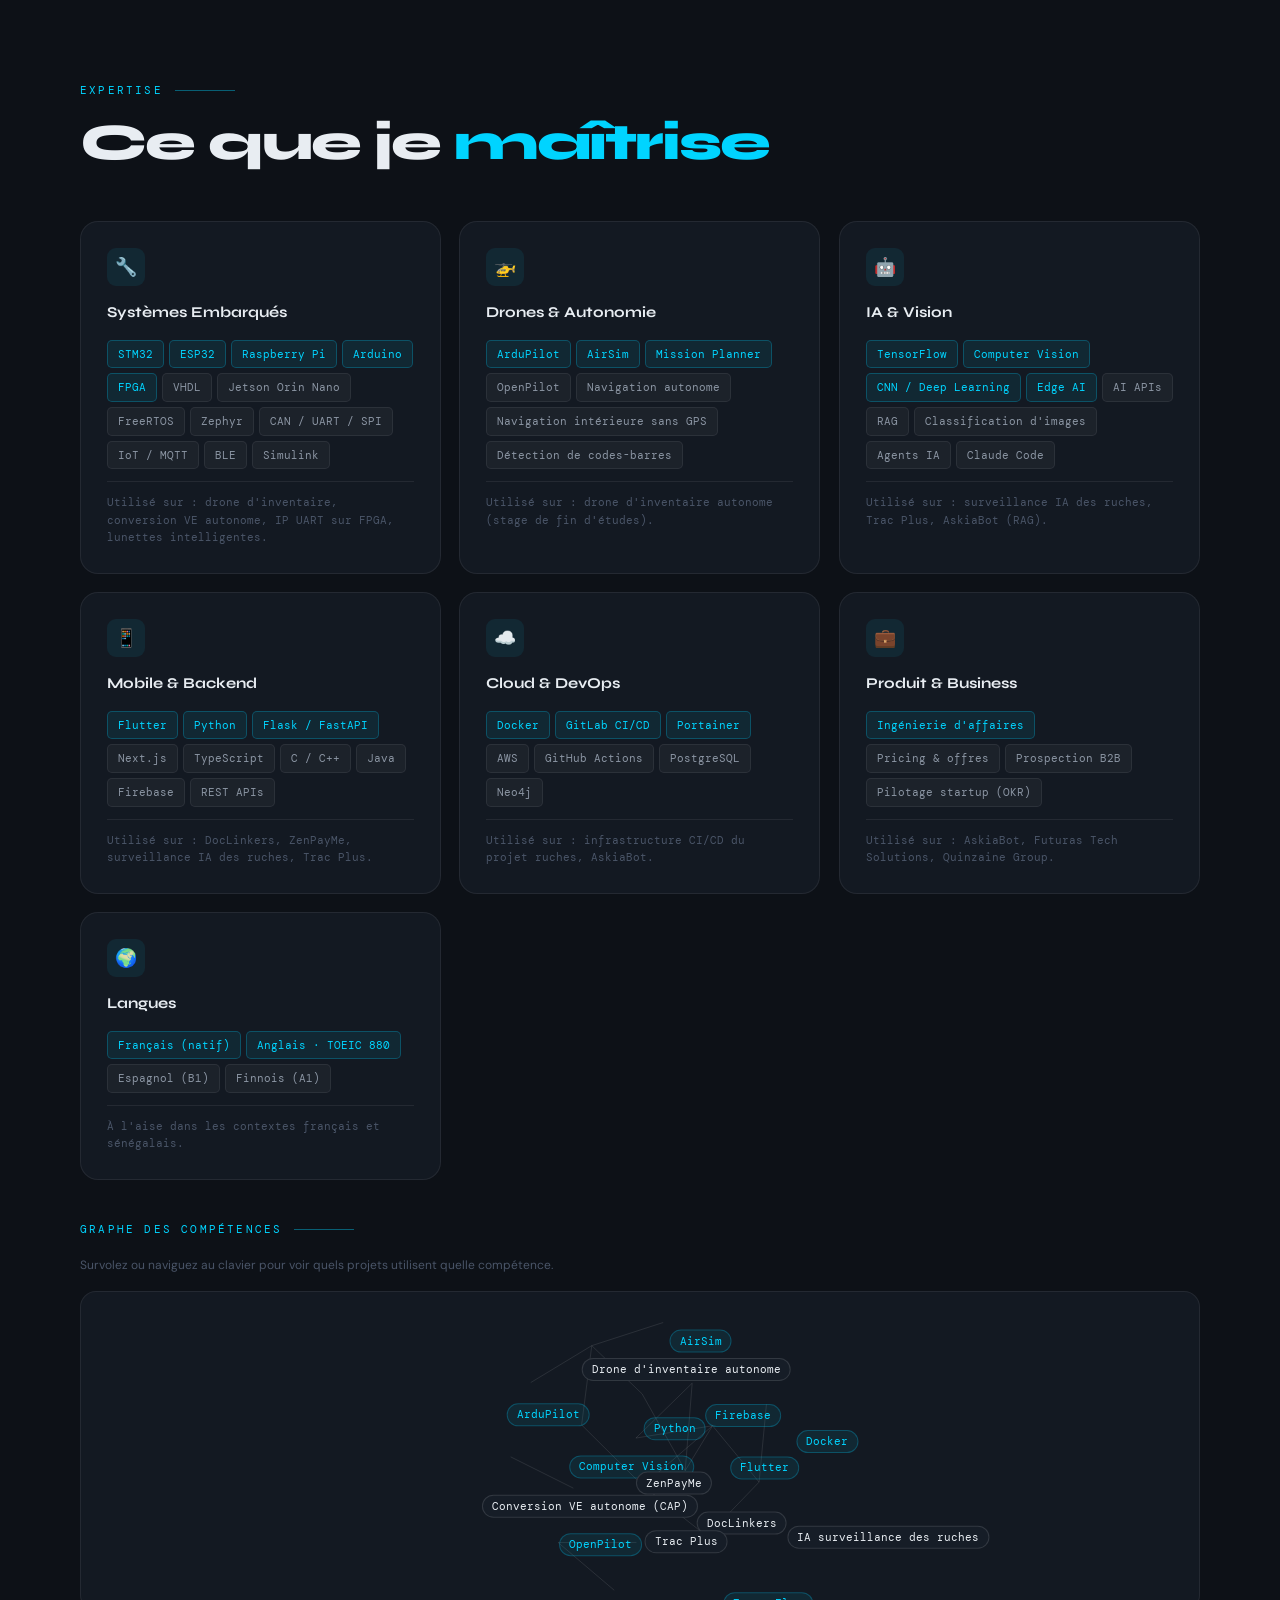
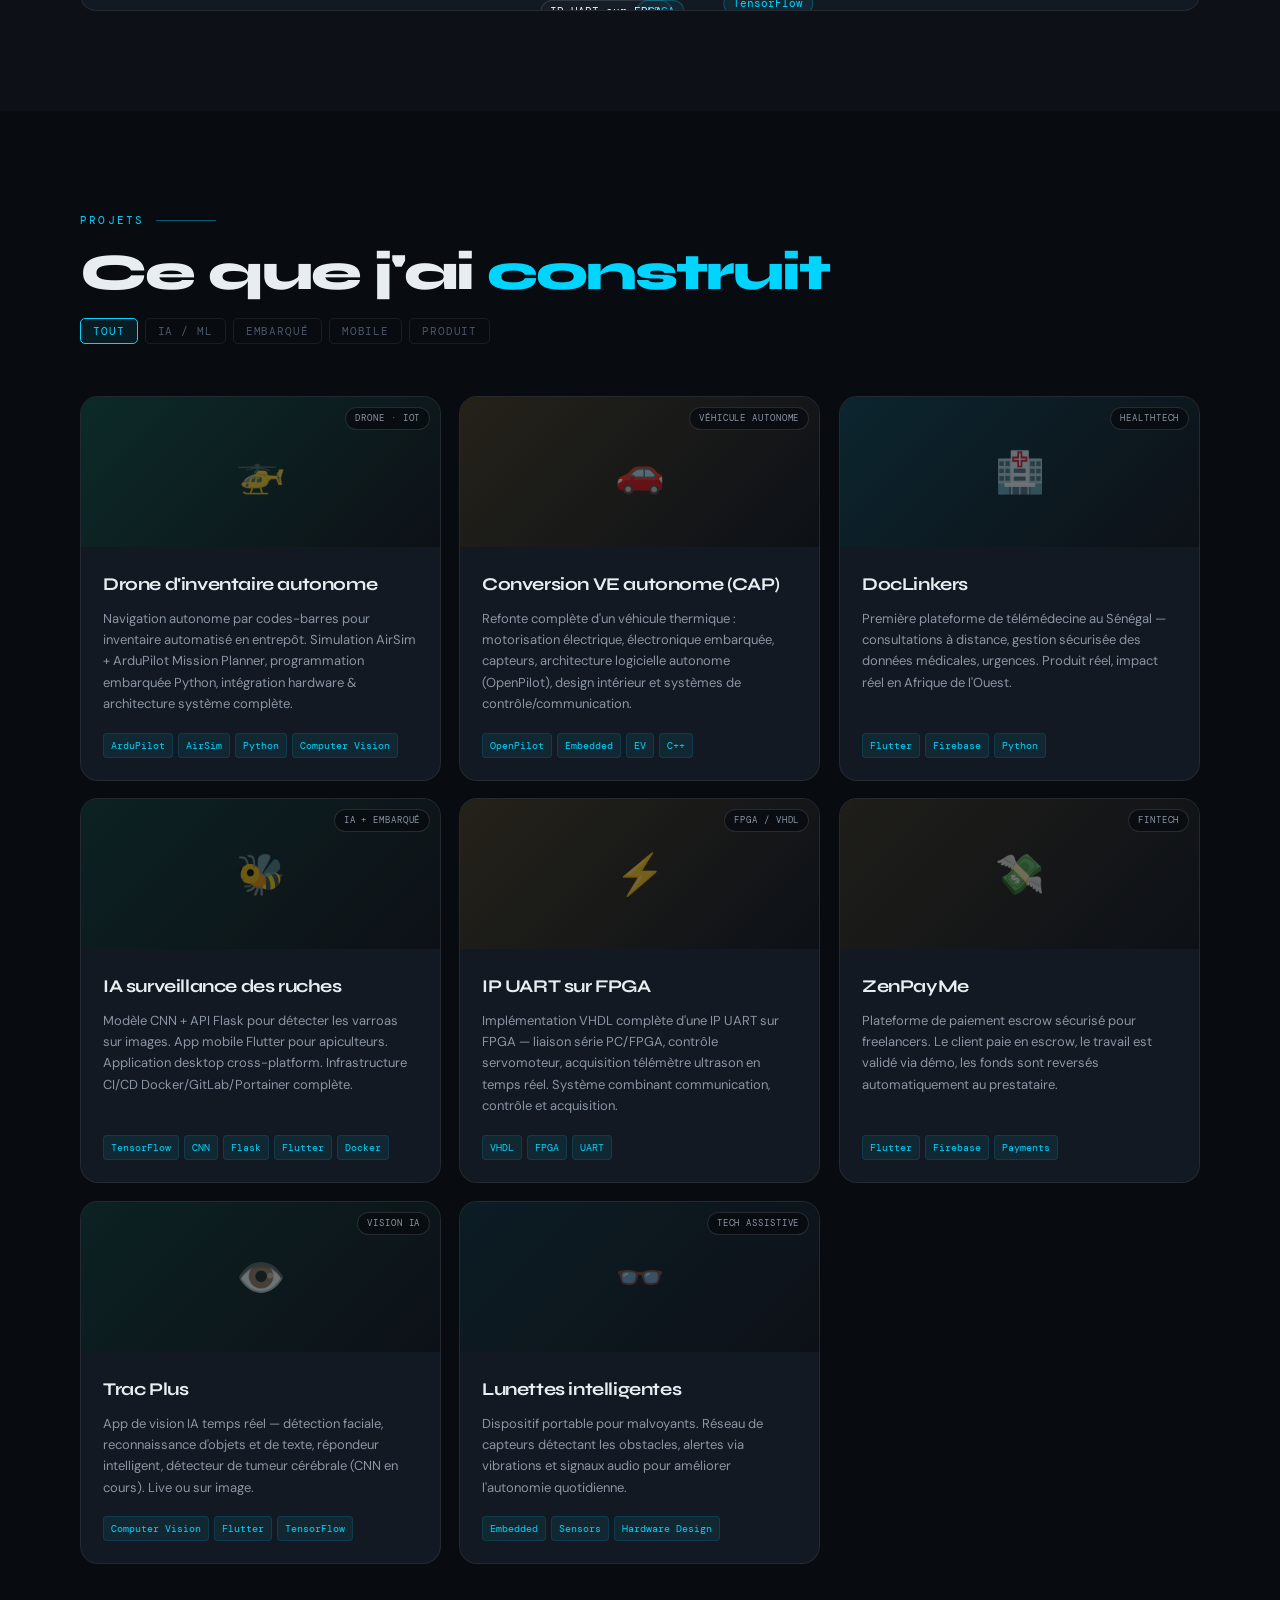
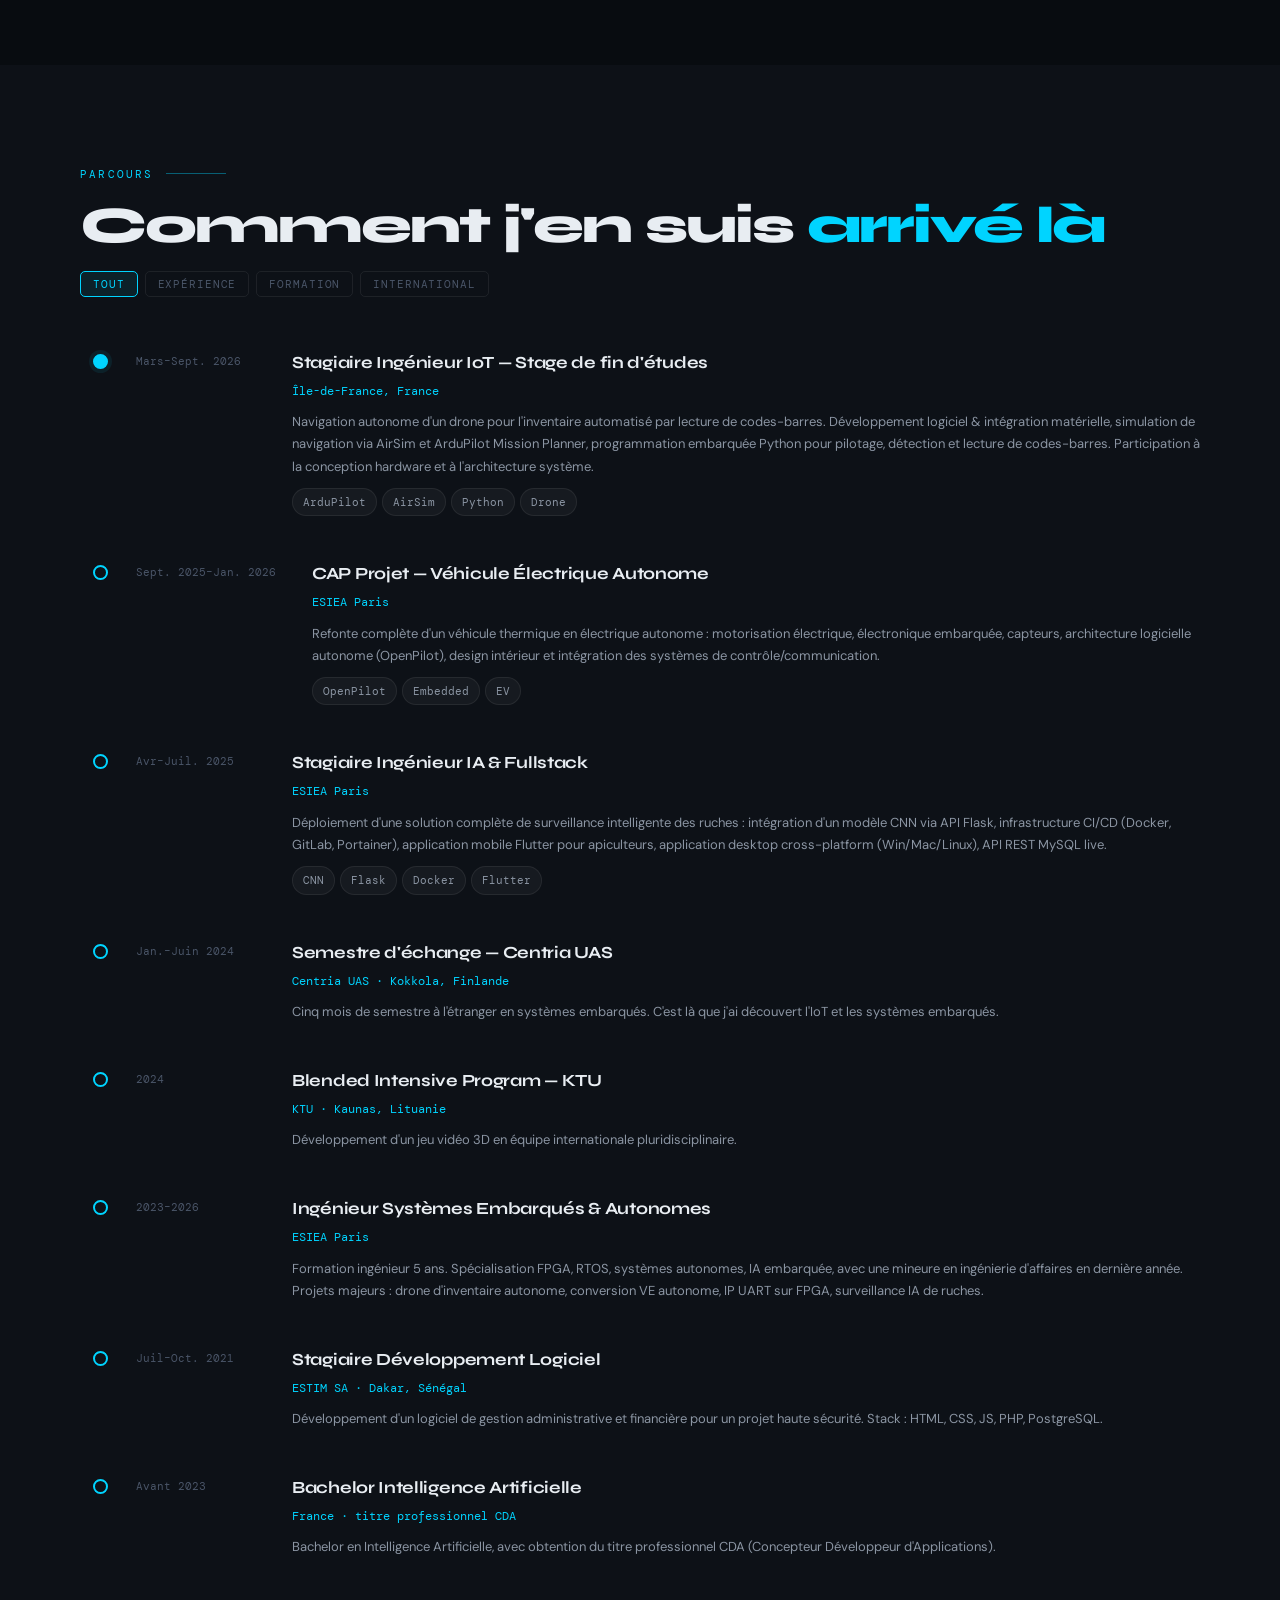
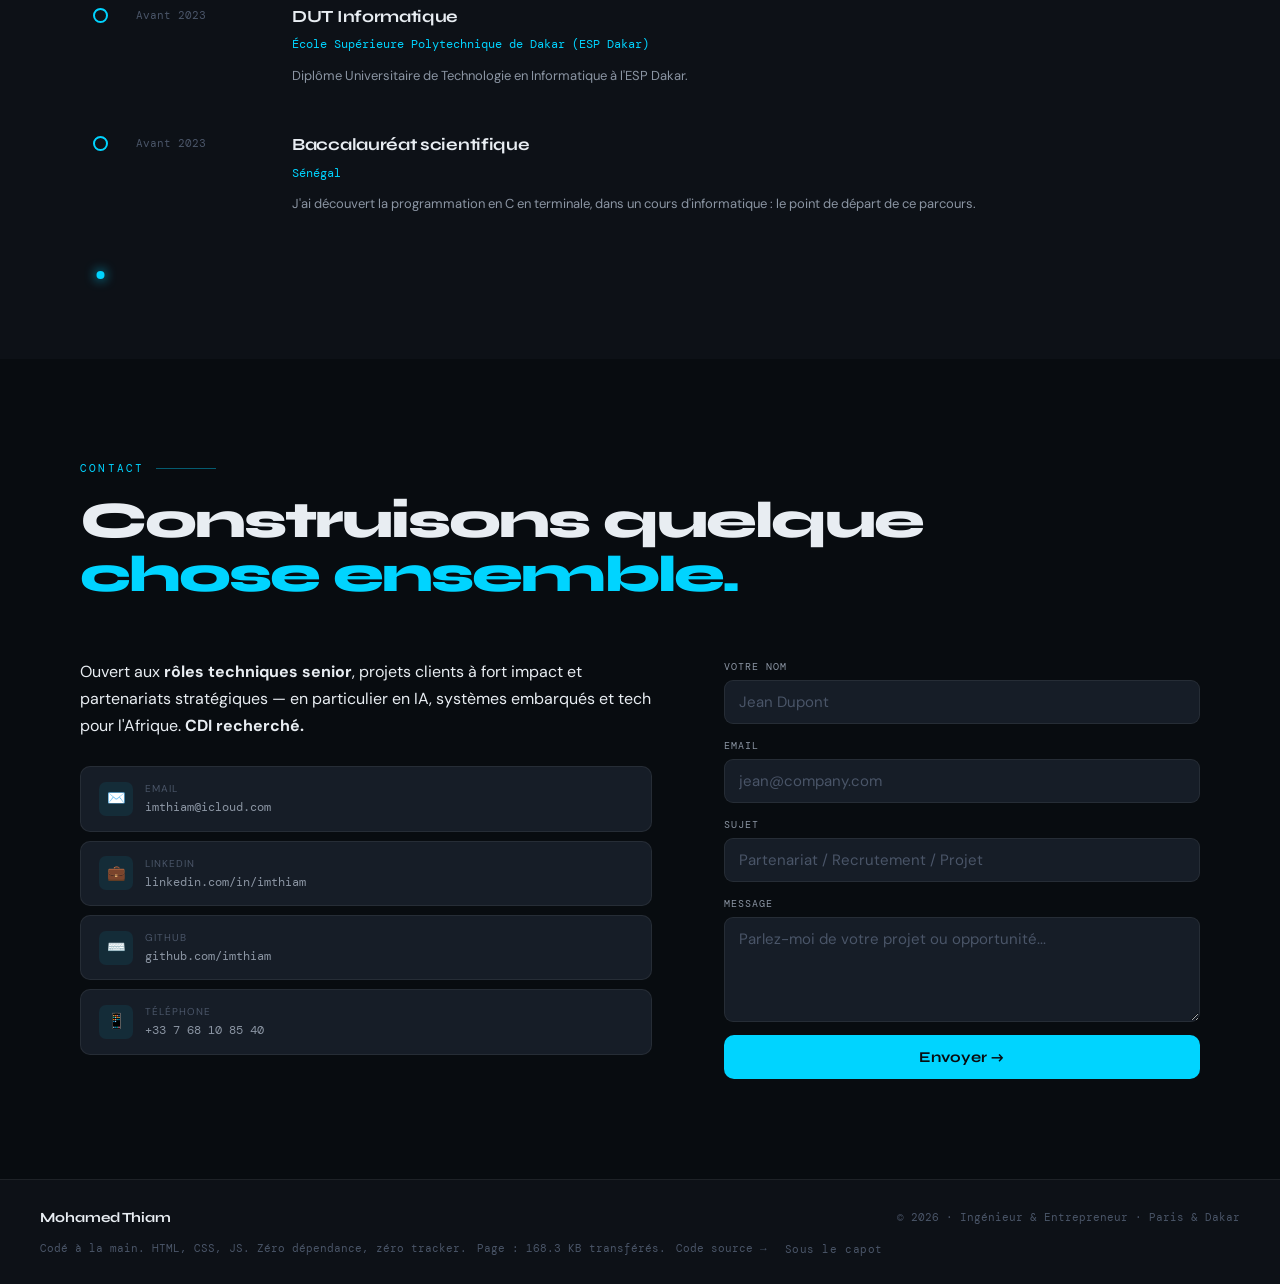
==== commit a2658660: "Optimize the only image the site actually loads, add lazy-loading (Phase 8) - mypic.jpg: resized to " ====
--- a/index.html
+++ b/index.html
@@ -171,7 +171,7 @@
         </div>
         <div class="about-photo-block reveal">
           <div class="photo-frame">
-            <img id="aboutPhoto" src="" alt="" onerror="this.style.display='none'" />
+            <img id="aboutPhoto" src="" alt="" loading="lazy" decoding="async" onerror="this.style.display='none'" />
             <div class="photo-badge">
               <p id="aboutPhotoBadgeTitle"></p>
               <p id="aboutPhotoBadgeSub"></p>
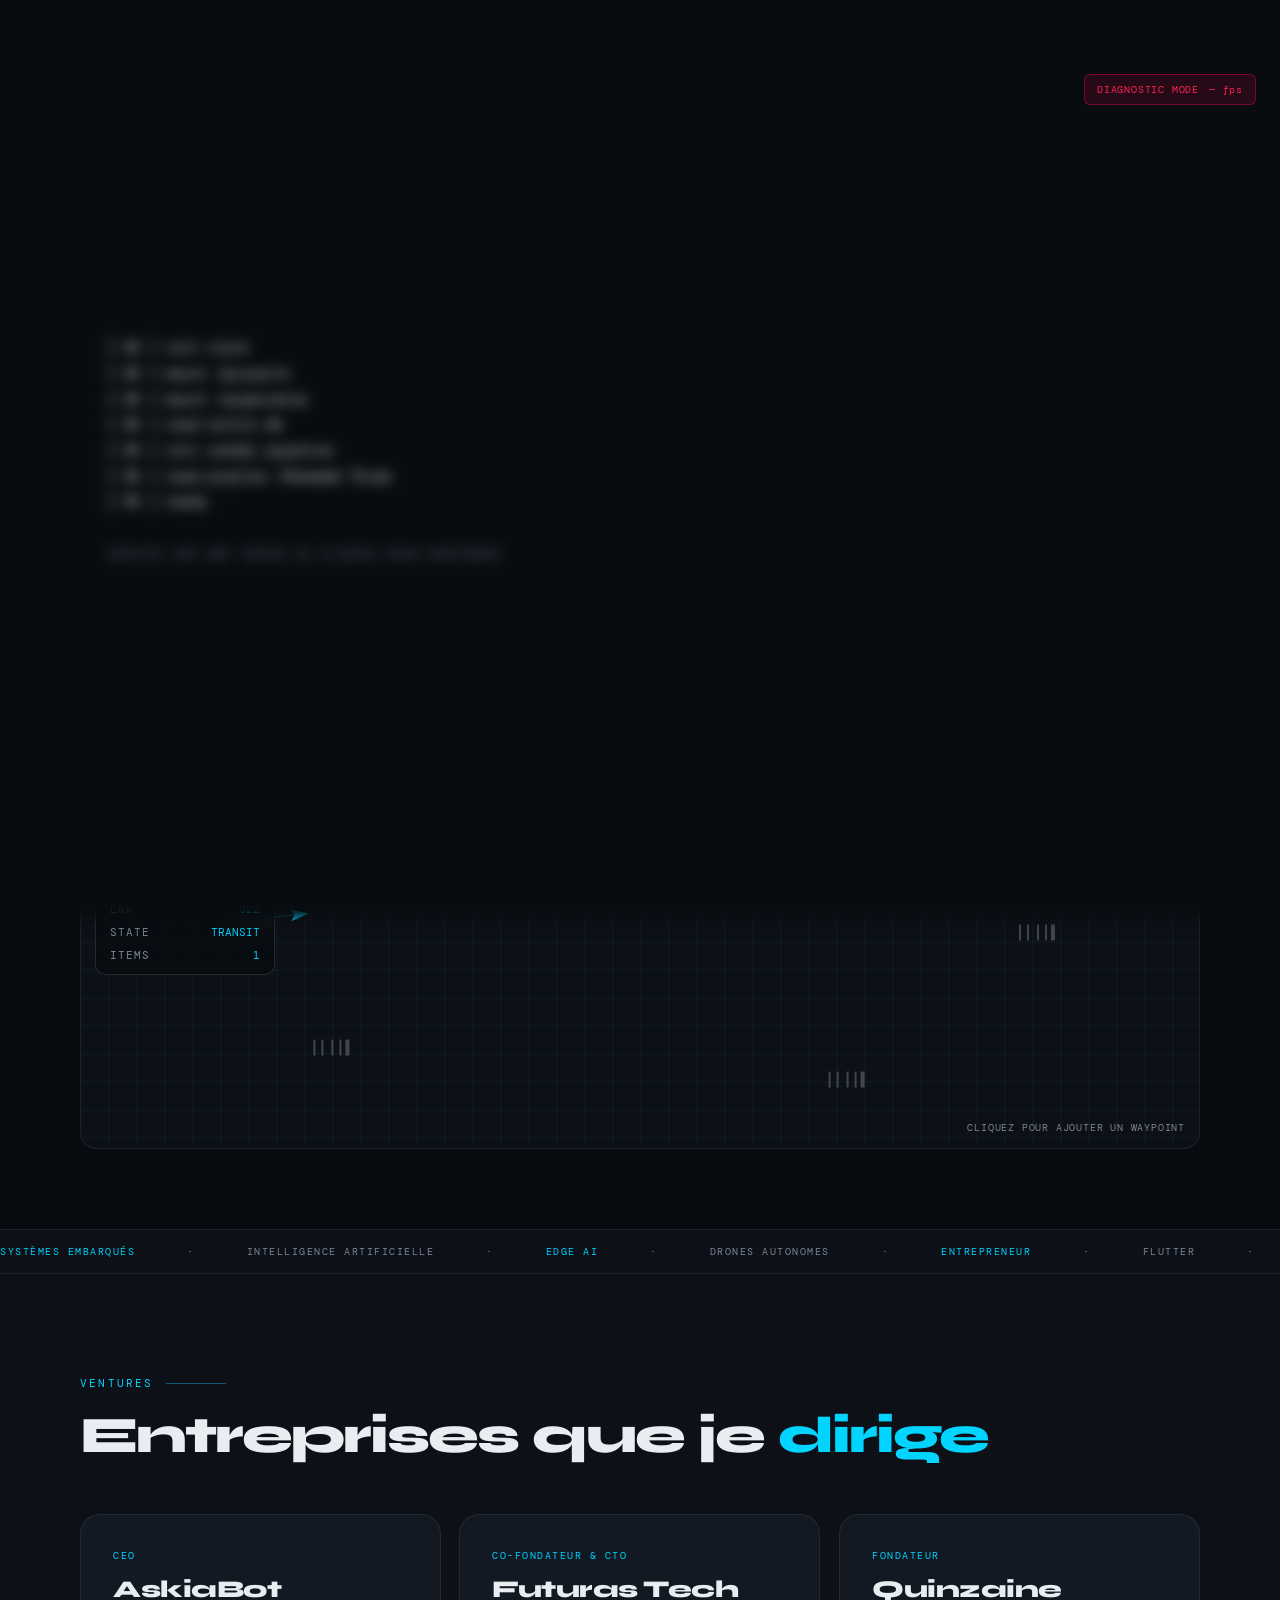
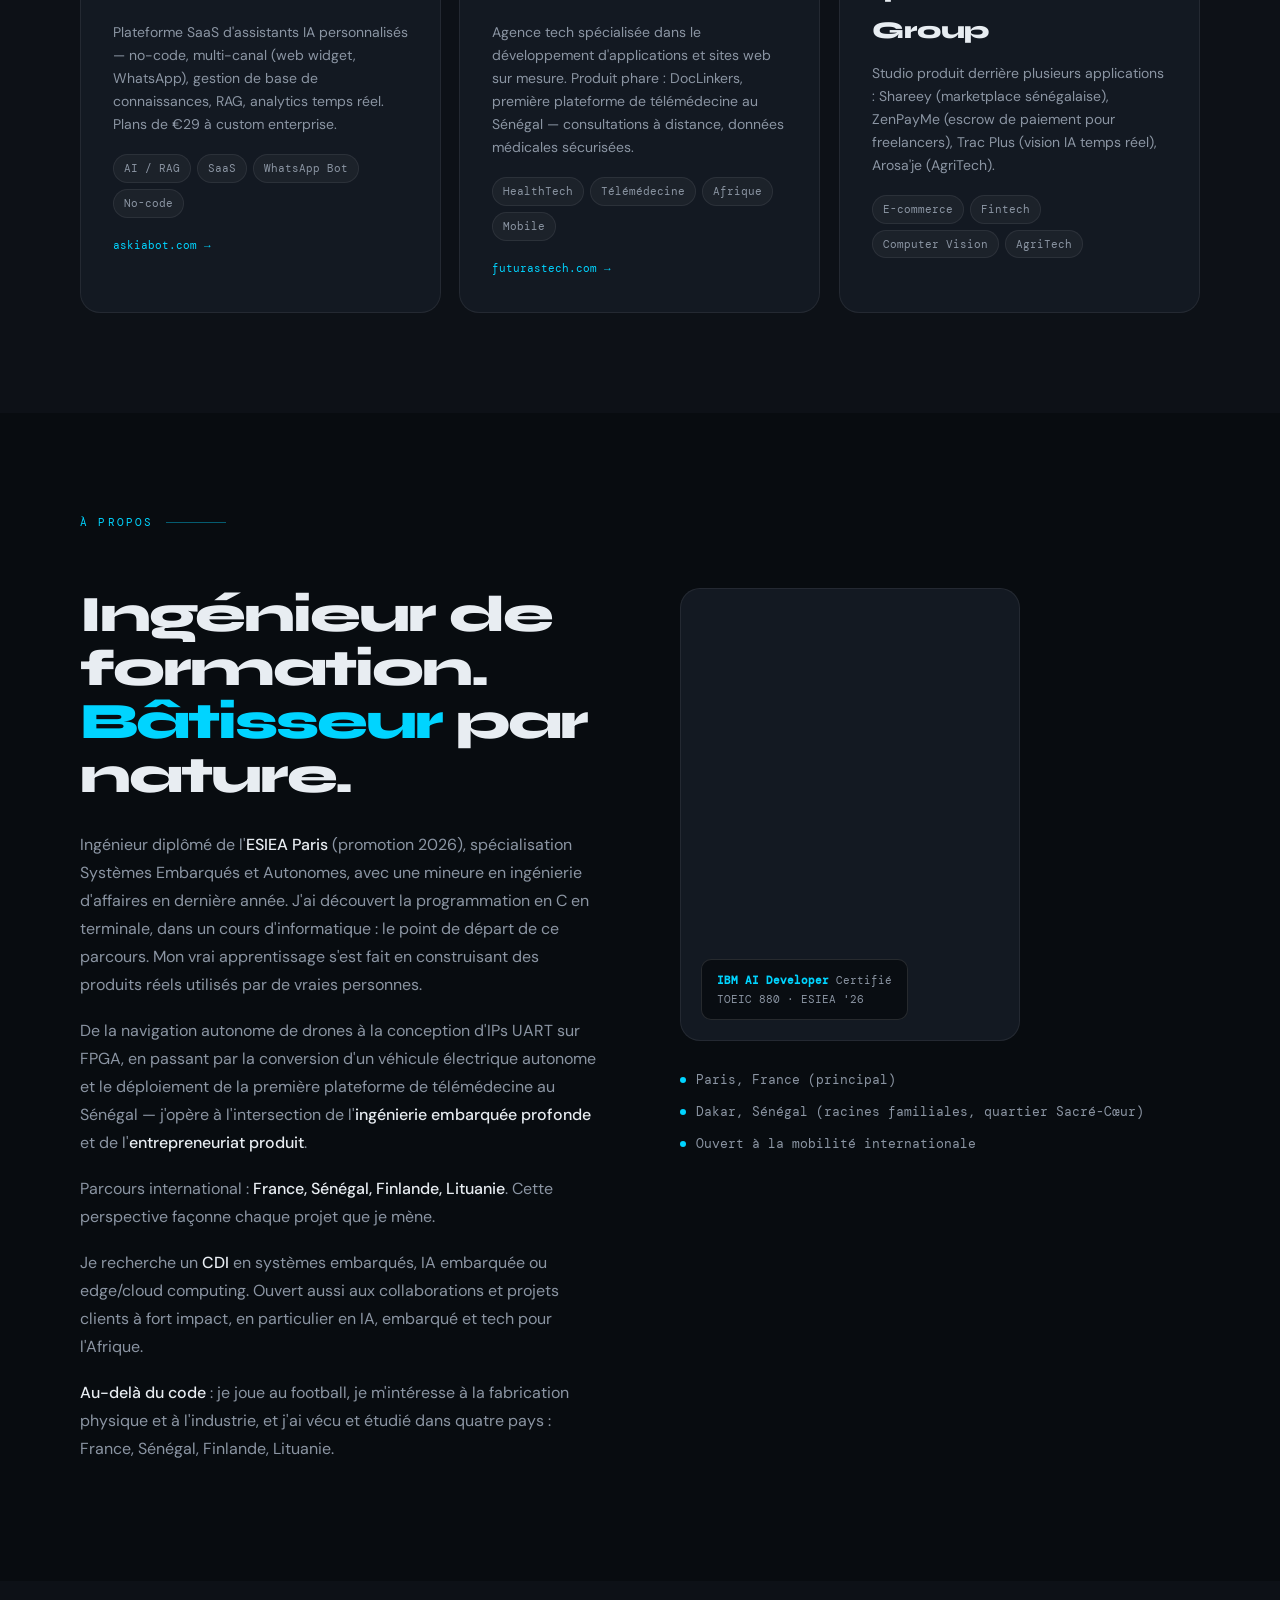
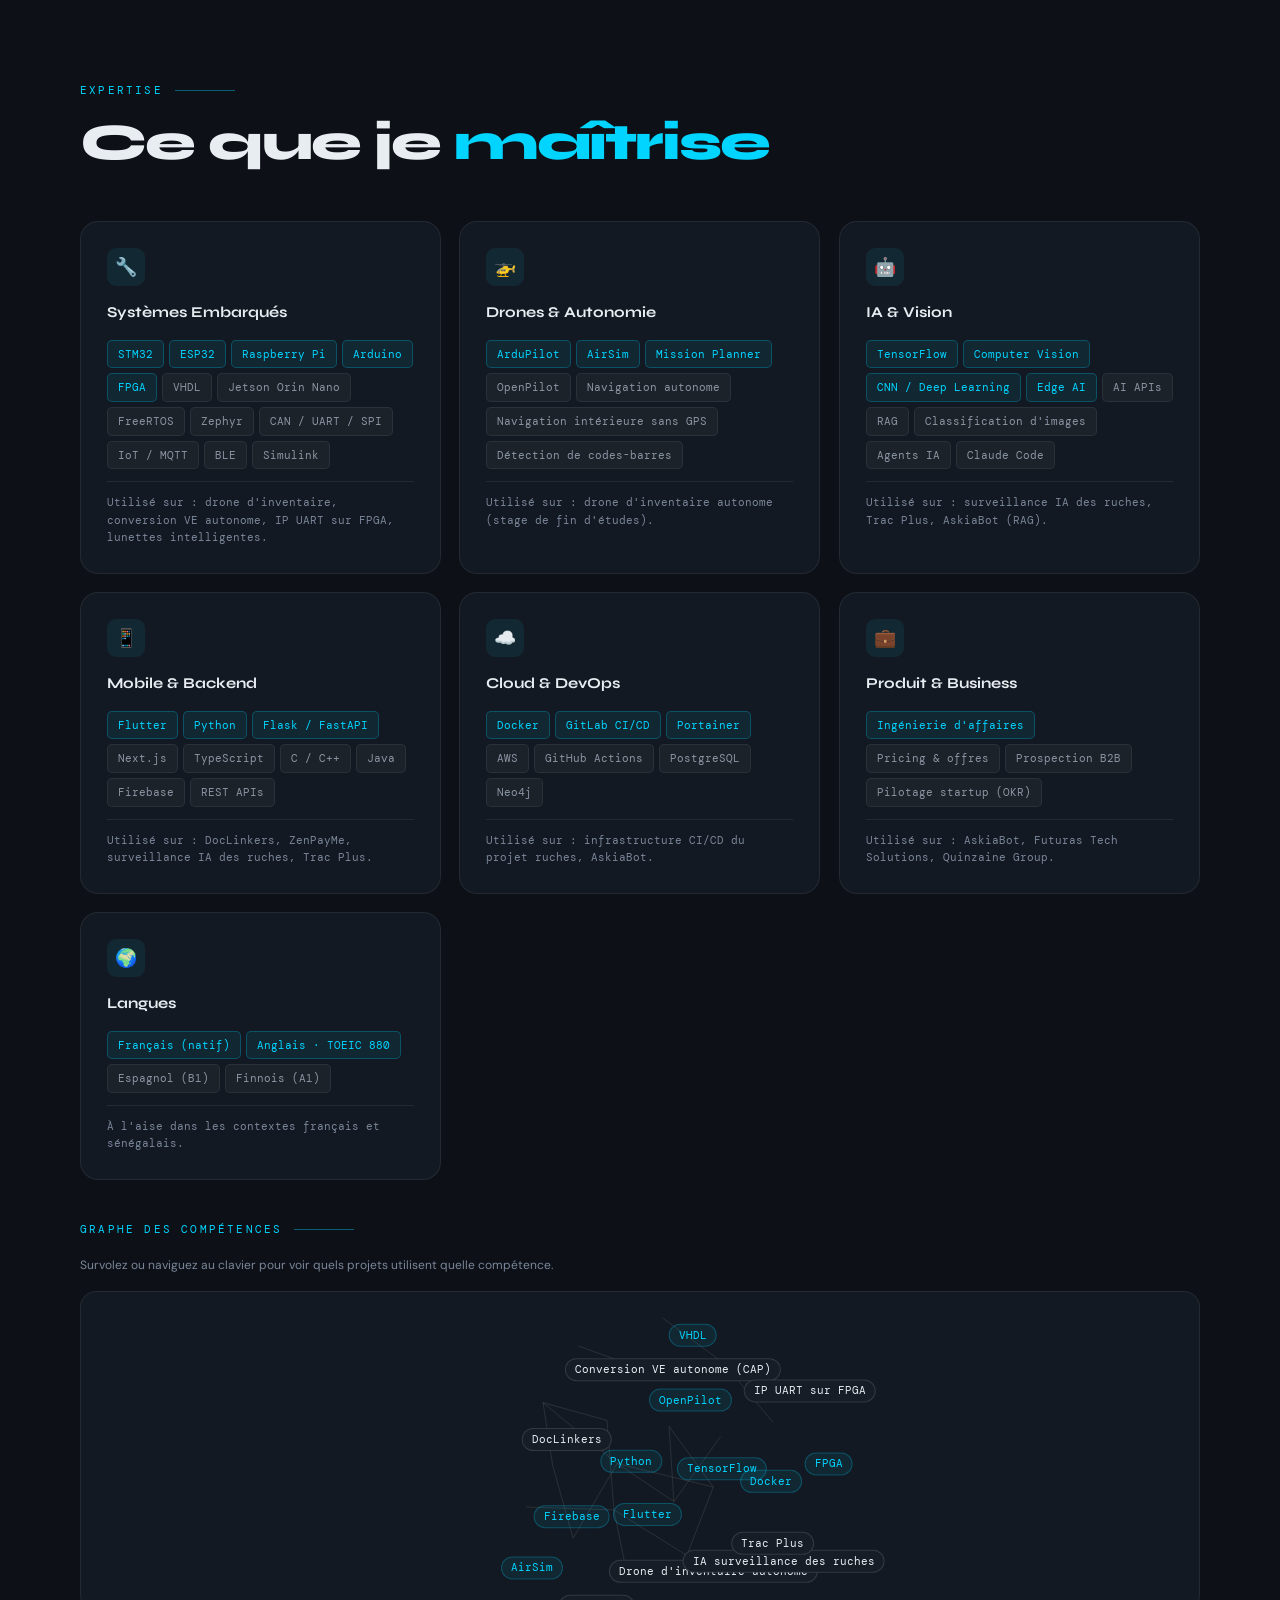
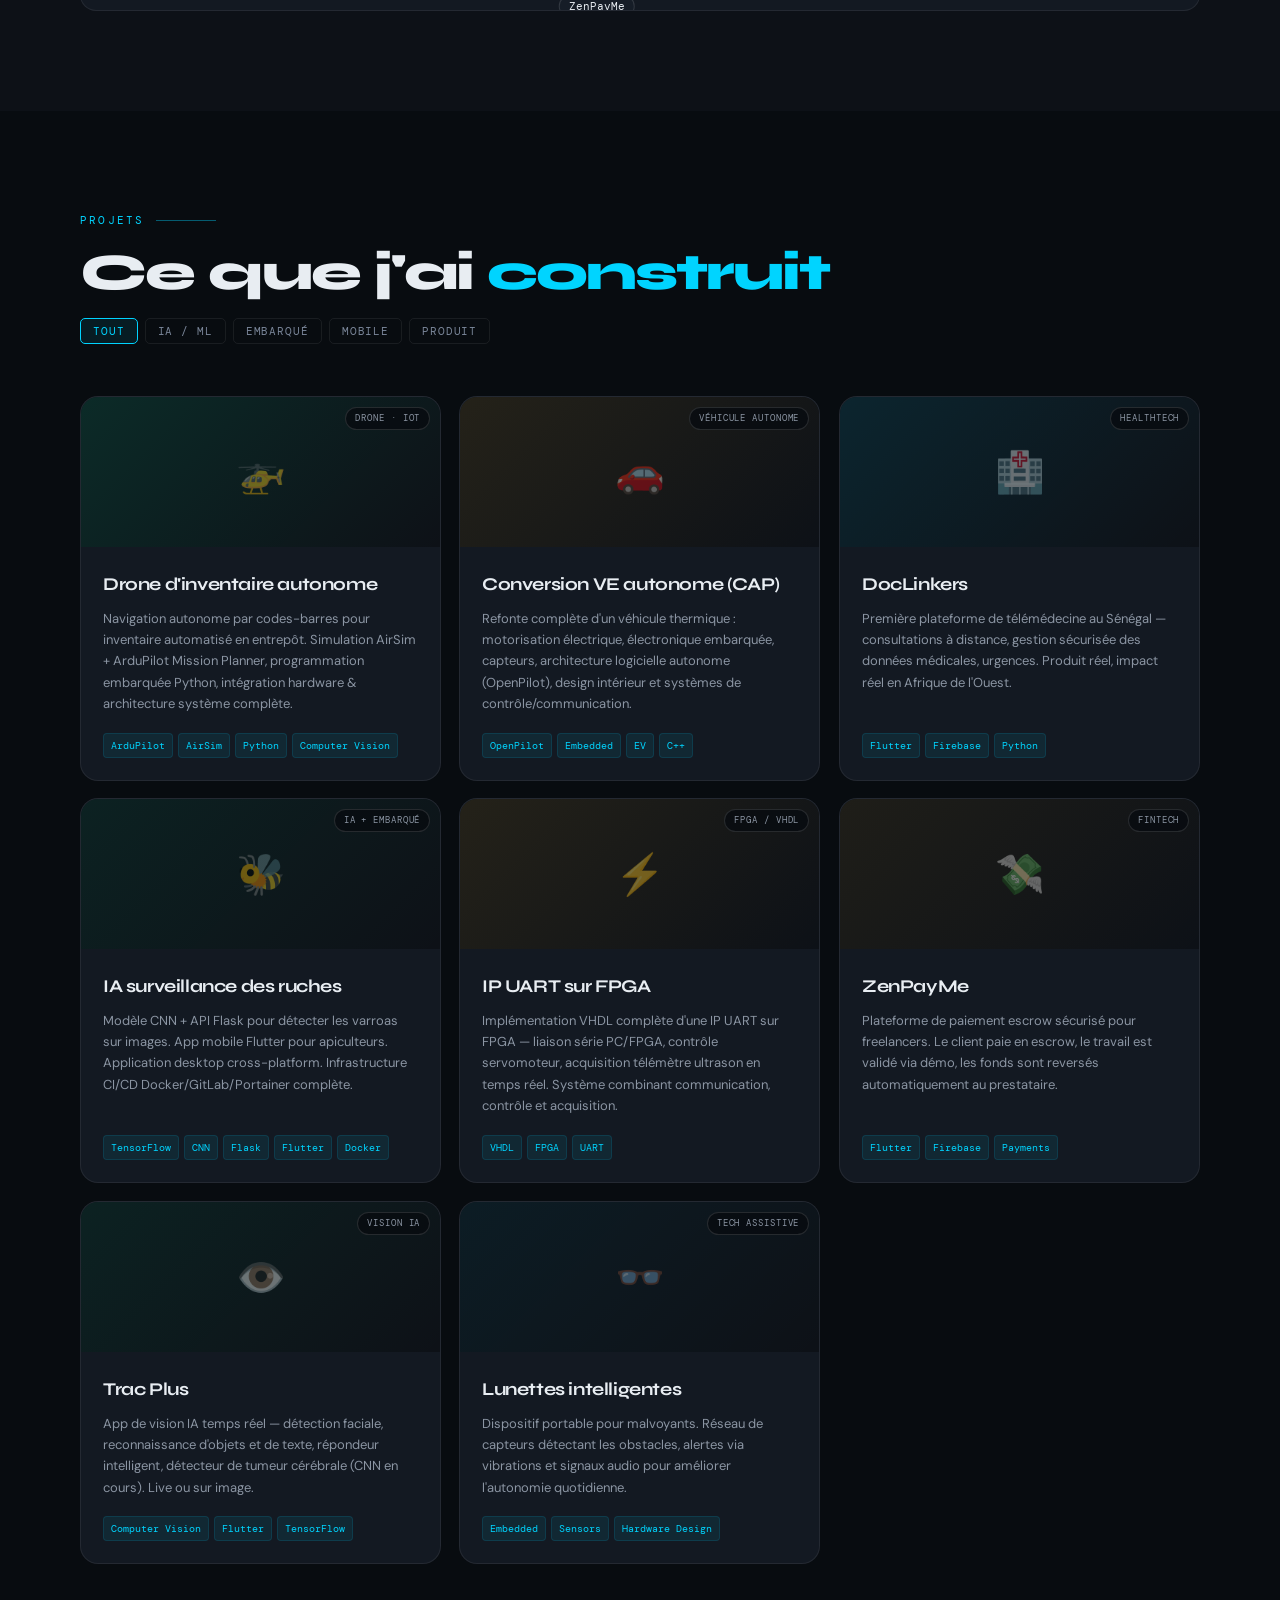
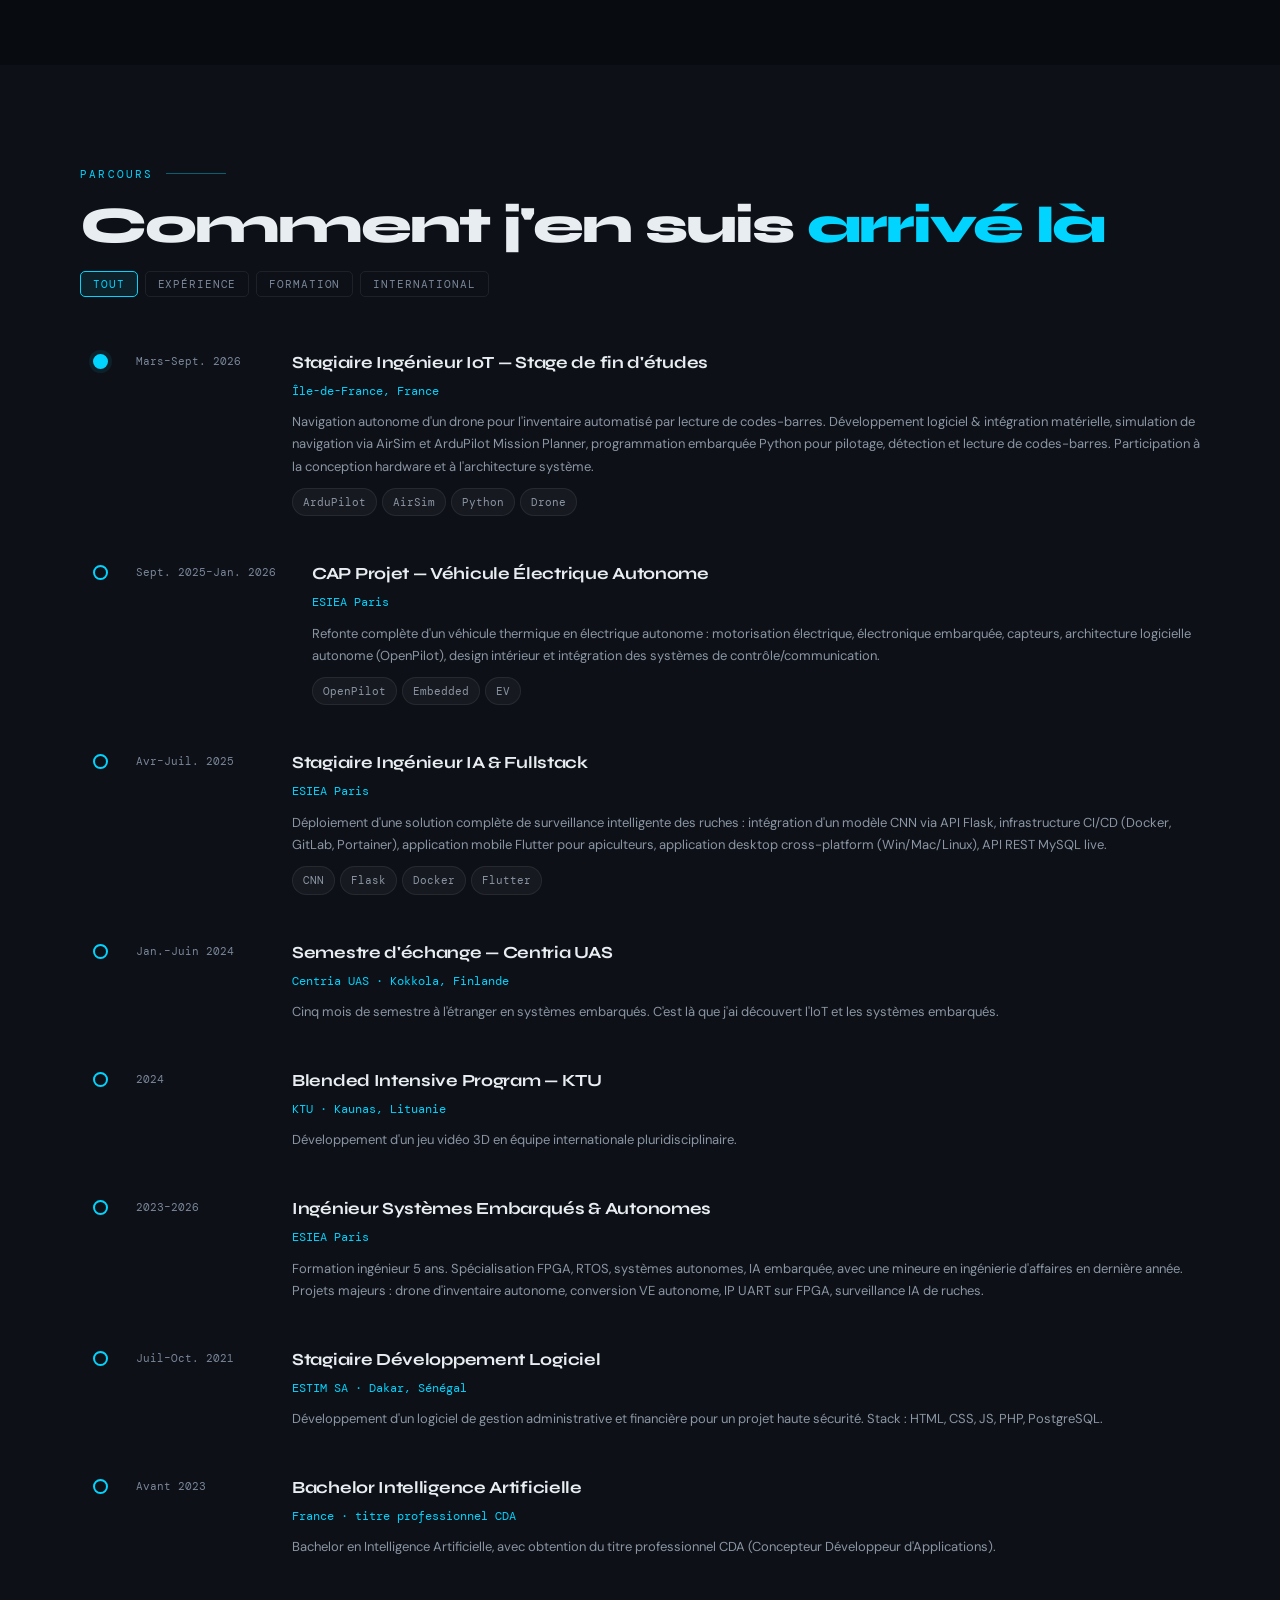
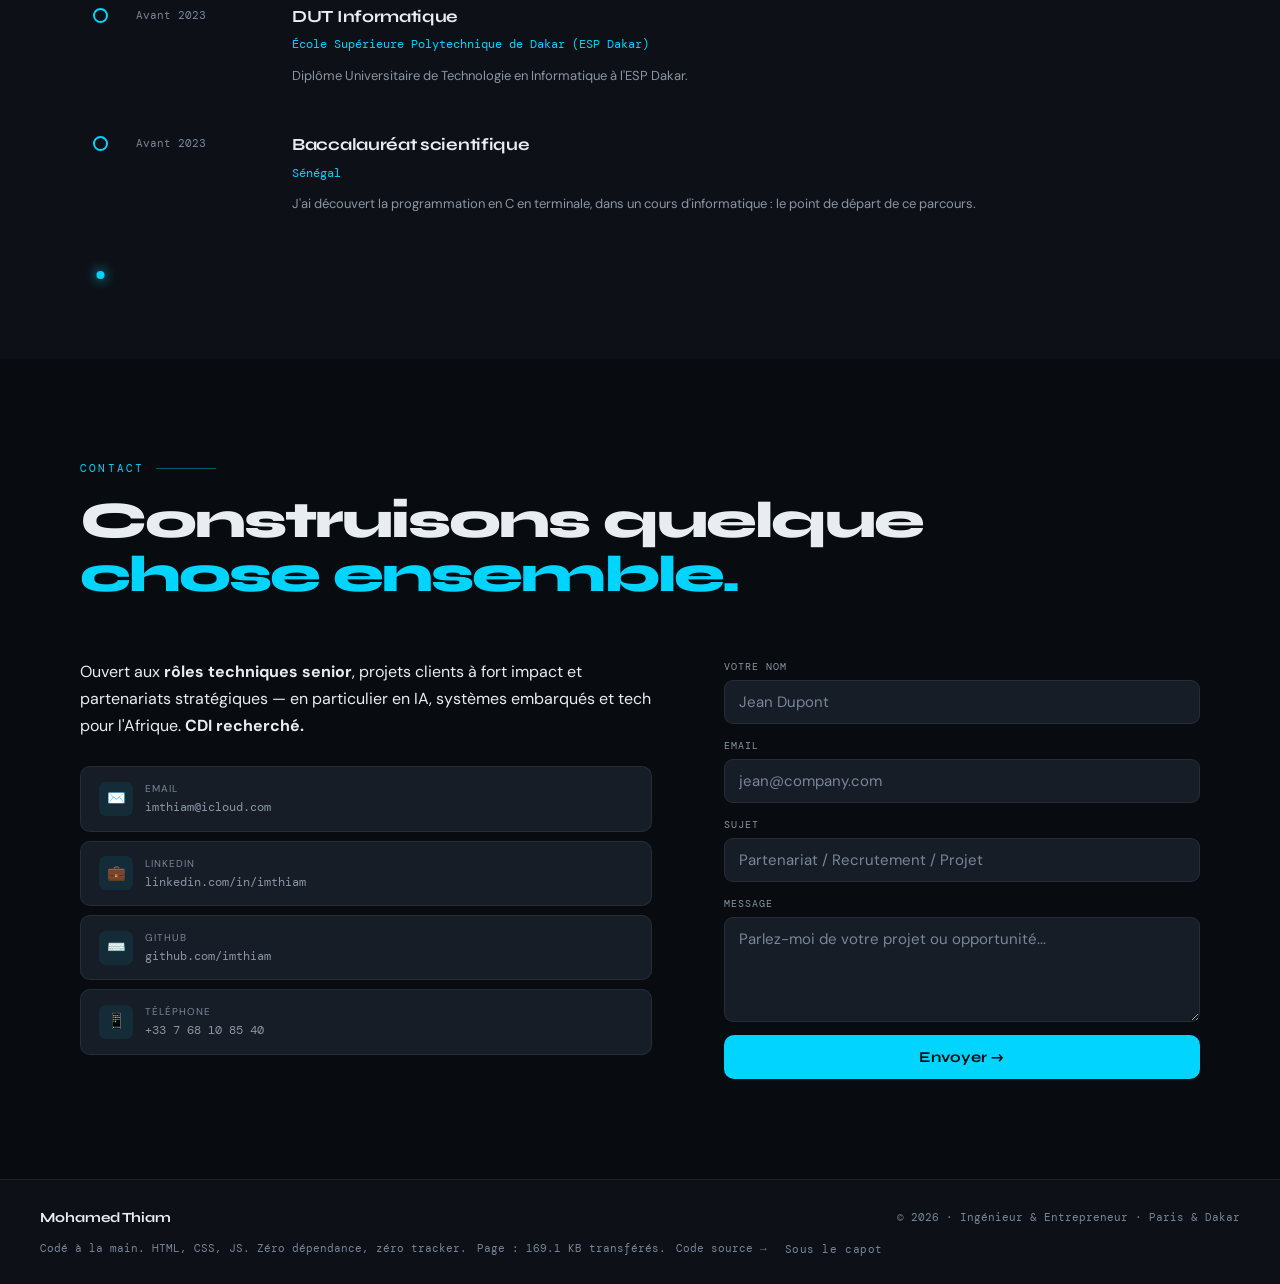
==== commit faa08197: "Fix Lighthouse accessibility findings, async font loading (Phase 8) Measured Lighthouse mobile befor" ====
--- a/index.html
+++ b/index.html
@@ -21,7 +21,20 @@
   <link rel="icon" type="image/svg+xml" href="favicon.svg" />
   <link rel="preconnect" href="https://fonts.googleapis.com" />
   <link rel="preconnect" href="https://fonts.gstatic.com" crossorigin />
-  <link href="https://fonts.googleapis.com/css2?family=Syne:wght@400;500;600;700;800&family=DM+Mono:ital,wght@0,300;0,400;0,500;1,300&family=DM+Sans:ital,opsz,wght@0,9..40,300;0,9..40,400;0,9..40,500;1,9..40,300&display=swap" rel="stylesheet" />
+  <link
+    rel="preload"
+    as="style"
+    href="https://fonts.googleapis.com/css2?family=Syne:wght@400;500;600;700;800&family=DM+Mono:ital,wght@0,300;0,400;0,500;1,300&family=DM+Sans:ital,opsz,wght@0,9..40,300;0,9..40,400;0,9..40,500;1,9..40,300&display=swap"
+  />
+  <link
+    href="https://fonts.googleapis.com/css2?family=Syne:wght@400;500;600;700;800&family=DM+Mono:ital,wght@0,300;0,400;0,500;1,300&family=DM+Sans:ital,opsz,wght@0,9..40,300;0,9..40,400;0,9..40,500;1,9..40,300&display=swap"
+    rel="stylesheet"
+    media="print"
+    onload="this.media='all'"
+  />
+  <noscript>
+    <link href="https://fonts.googleapis.com/css2?family=Syne:wght@400;500;600;700;800&family=DM+Mono:ital,wght@0,300;0,400;0,500;1,300&family=DM+Sans:ital,opsz,wght@0,9..40,300;0,9..40,400;0,9..40,500;1,9..40,300&display=swap" rel="stylesheet" />
+  </noscript>
   <link rel="stylesheet" href="css/base.css" />
   <script type="module" src="js/main.js"></script>
   <script type="application/ld+json">
@@ -113,9 +126,10 @@
       <button class="lang-btn" id="langBtn">EN</button>
       <a href="#contact" class="nav-cta" data-fr="Contact" data-en="Contact">Contact</a>
     </div>
-    <button class="hamburger" id="hamburgerBtn"><span></span><span></span><span></span></button>
+    <button class="hamburger" id="hamburgerBtn" aria-label="Menu"><span></span><span></span><span></span></button>
   </nav>
 
+  <main>
   <!-- HERO -->
   <section id="hero">
     <div style="max-width:820px">
@@ -316,6 +330,7 @@
       </div>
     </div>
   </section>
+  </main>
 
   <!-- FOOTER -->
   <footer>
--- a/css/base.css
+++ b/css/base.css
@@ -3,14 +3,14 @@
     [data-theme="dark"] {
       --bg: #080c10; --bg2: #0d1117; --bg3: #131922; --surface: #161d27;
       --border: rgba(255,255,255,0.07); --border2: rgba(255,255,255,0.12);
-      --text: #e8edf2; --text2: #8b95a3; --text3: #4a5568;
+      --text: #e8edf2; --text2: #8b95a3; --text3: #7a8699;
       --accent: #00d4ff; --accent-dim: rgba(0,212,255,0.08); --accent-glow: rgba(0,212,255,0.15);
       --shadow: rgba(0,0,0,0.5); --noise: 0.35;
     }
     [data-theme="light"] {
       --bg: #f4f7fb; --bg2: #eaeff6; --bg3: #ffffff; --surface: #ffffff;
       --border: rgba(0,0,0,0.08); --border2: rgba(0,0,0,0.14);
-      --text: #0f1923; --text2: #4a5a70; --text3: #94a3b8;
+      --text: #0f1923; --text2: #4a5a70; --text3: #5a6577;
       --accent: #0088bb; --accent-dim: rgba(0,136,187,0.08); --accent-glow: rgba(0,136,187,0.12);
       --shadow: rgba(0,0,0,0.08); --noise: 0.07;
     }
@@ -29,9 +29,13 @@
     .blob-2 { width: 500px; height: 500px; background: rgba(0,229,160,0.03); bottom: 10%; left: -150px; }
 
     /* BOOT SEQUENCE */
-    .boot-screen { position: fixed; inset: 0; z-index: 1001; background: var(--bg); display: flex; flex-direction: column; justify-content: center; padding: 10vw; cursor: pointer; transition: opacity 0.4s ease; }
+    .boot-screen { position: fixed; inset: 0; z-index: 1001; background: var(--bg); display: flex; flex-direction: column; justify-content: center; padding: 10vw; cursor: pointer; transition: transform 0.4s ease, filter 0.4s ease; }
     .boot-screen[hidden] { display: none; }
-    .boot-log { font-family: 'DM Mono', monospace; font-size: 13px; line-height: 1.9; color: var(--accent); white-space: pre-wrap; }
+    .boot-screen.boot-exit { transform: scale(1.04); filter: blur(6px); }
+    @media (prefers-reduced-motion: reduce) {
+      .boot-screen { transition: none; }
+    }
+    .boot-log { font-family: 'DM Mono', monospace; font-size: 13px; line-height: 1.9; color: var(--text); white-space: pre-wrap; }
     .boot-hint { margin-top: 28px; font-family: 'DM Mono', monospace; font-size: 11px; color: var(--text3); text-transform: uppercase; letter-spacing: 0.08em; }
 
     /* NAV */
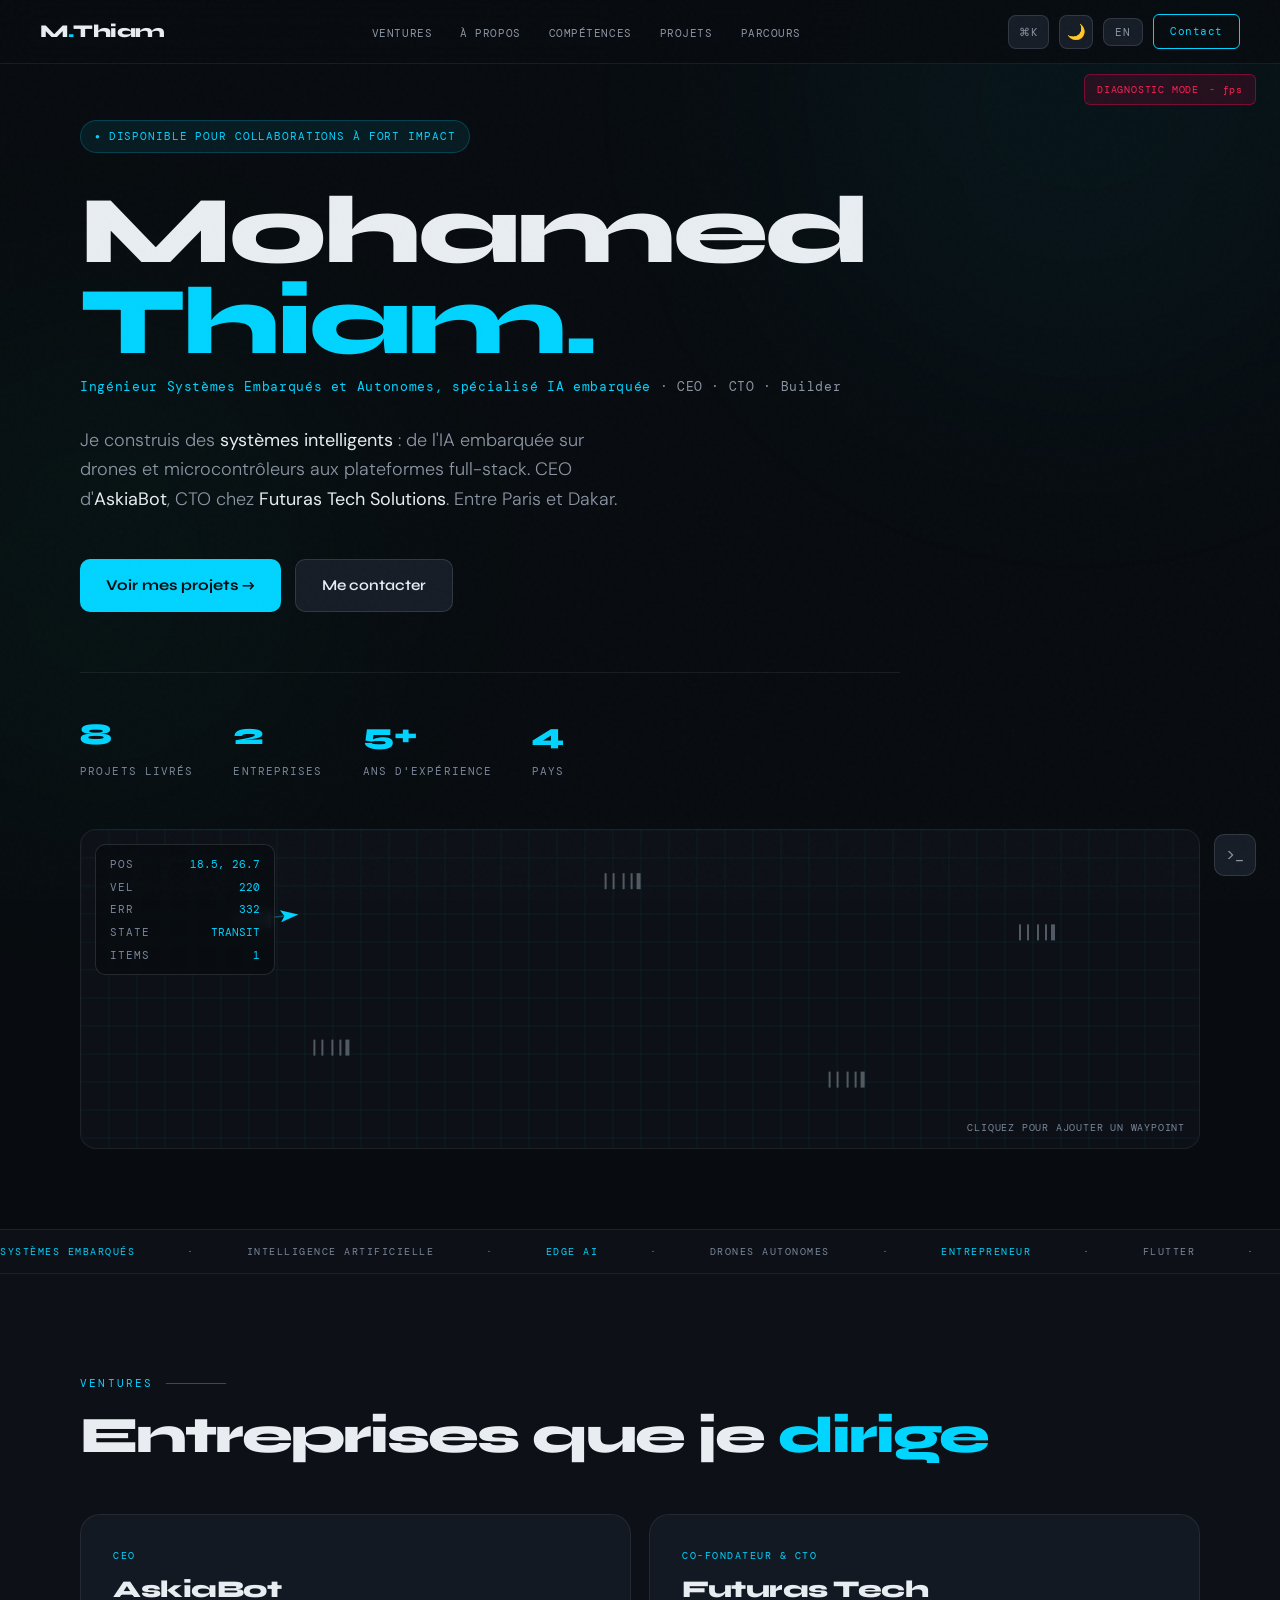
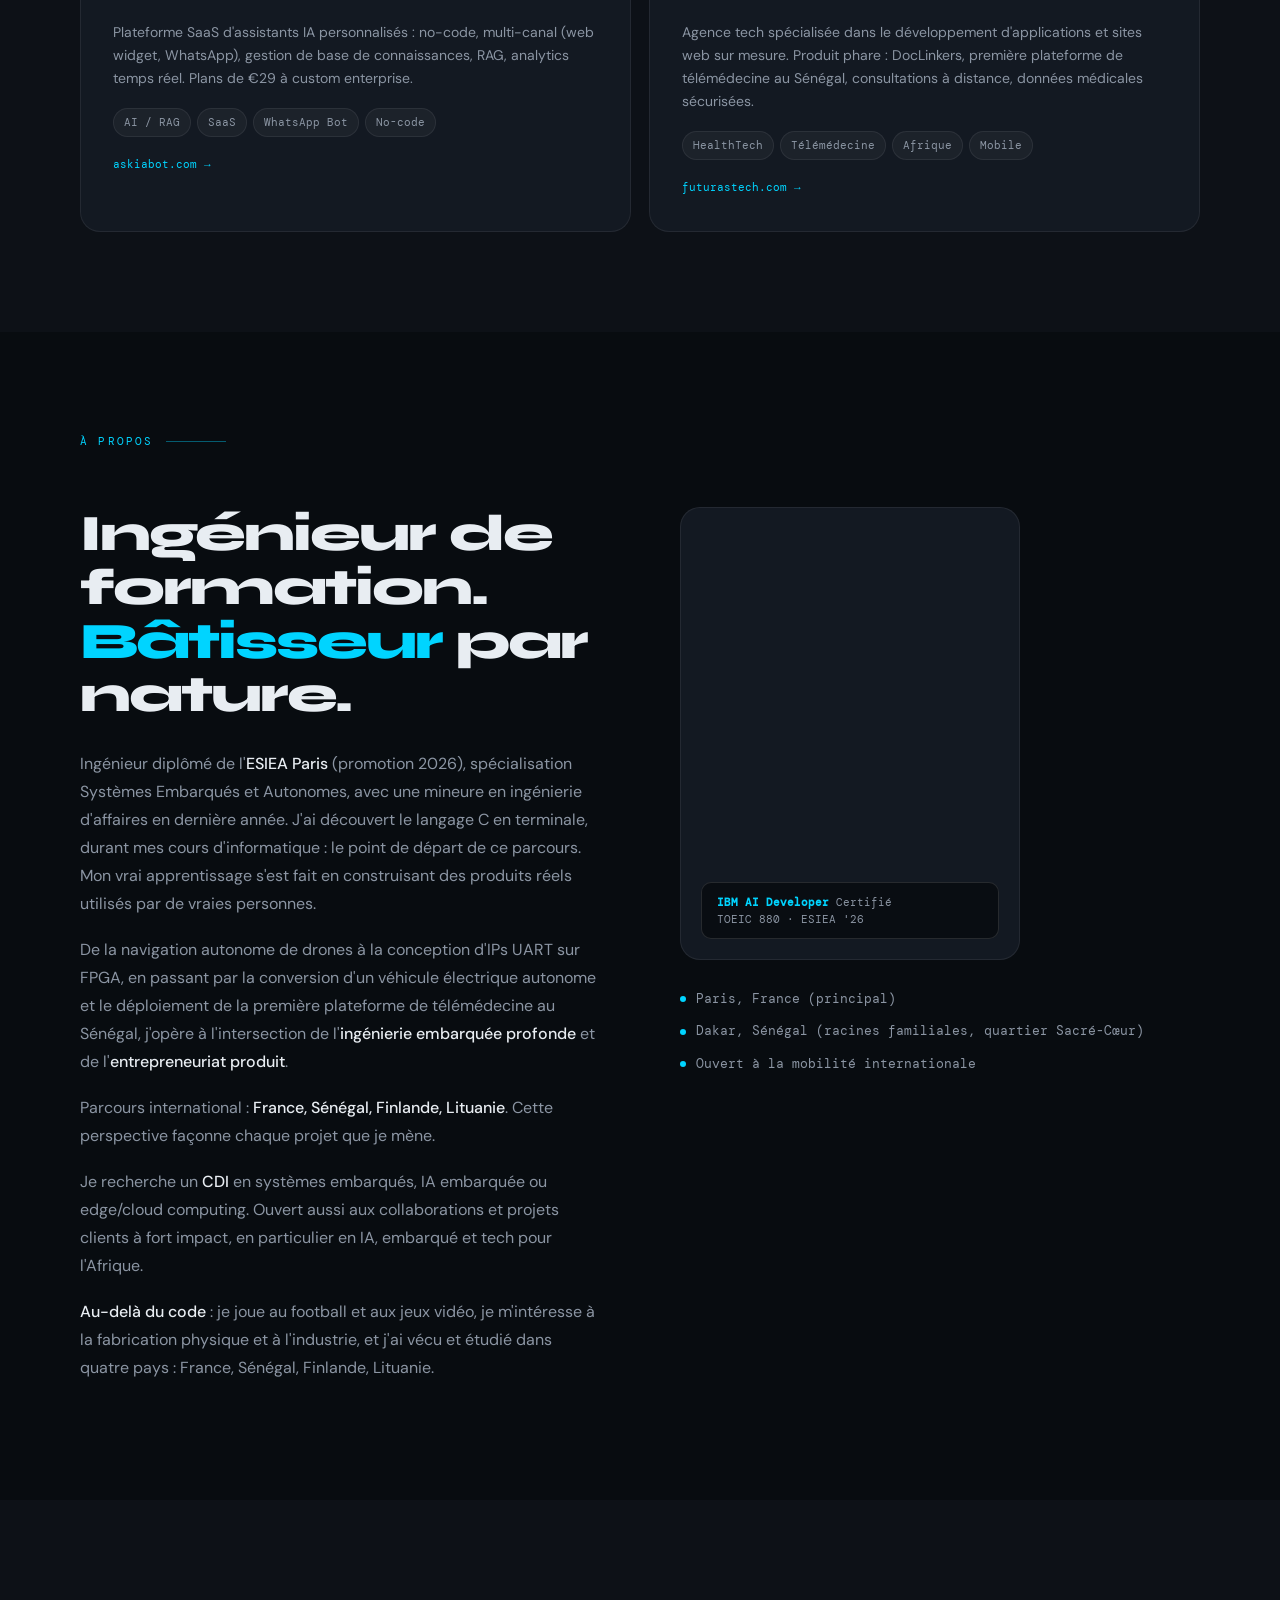
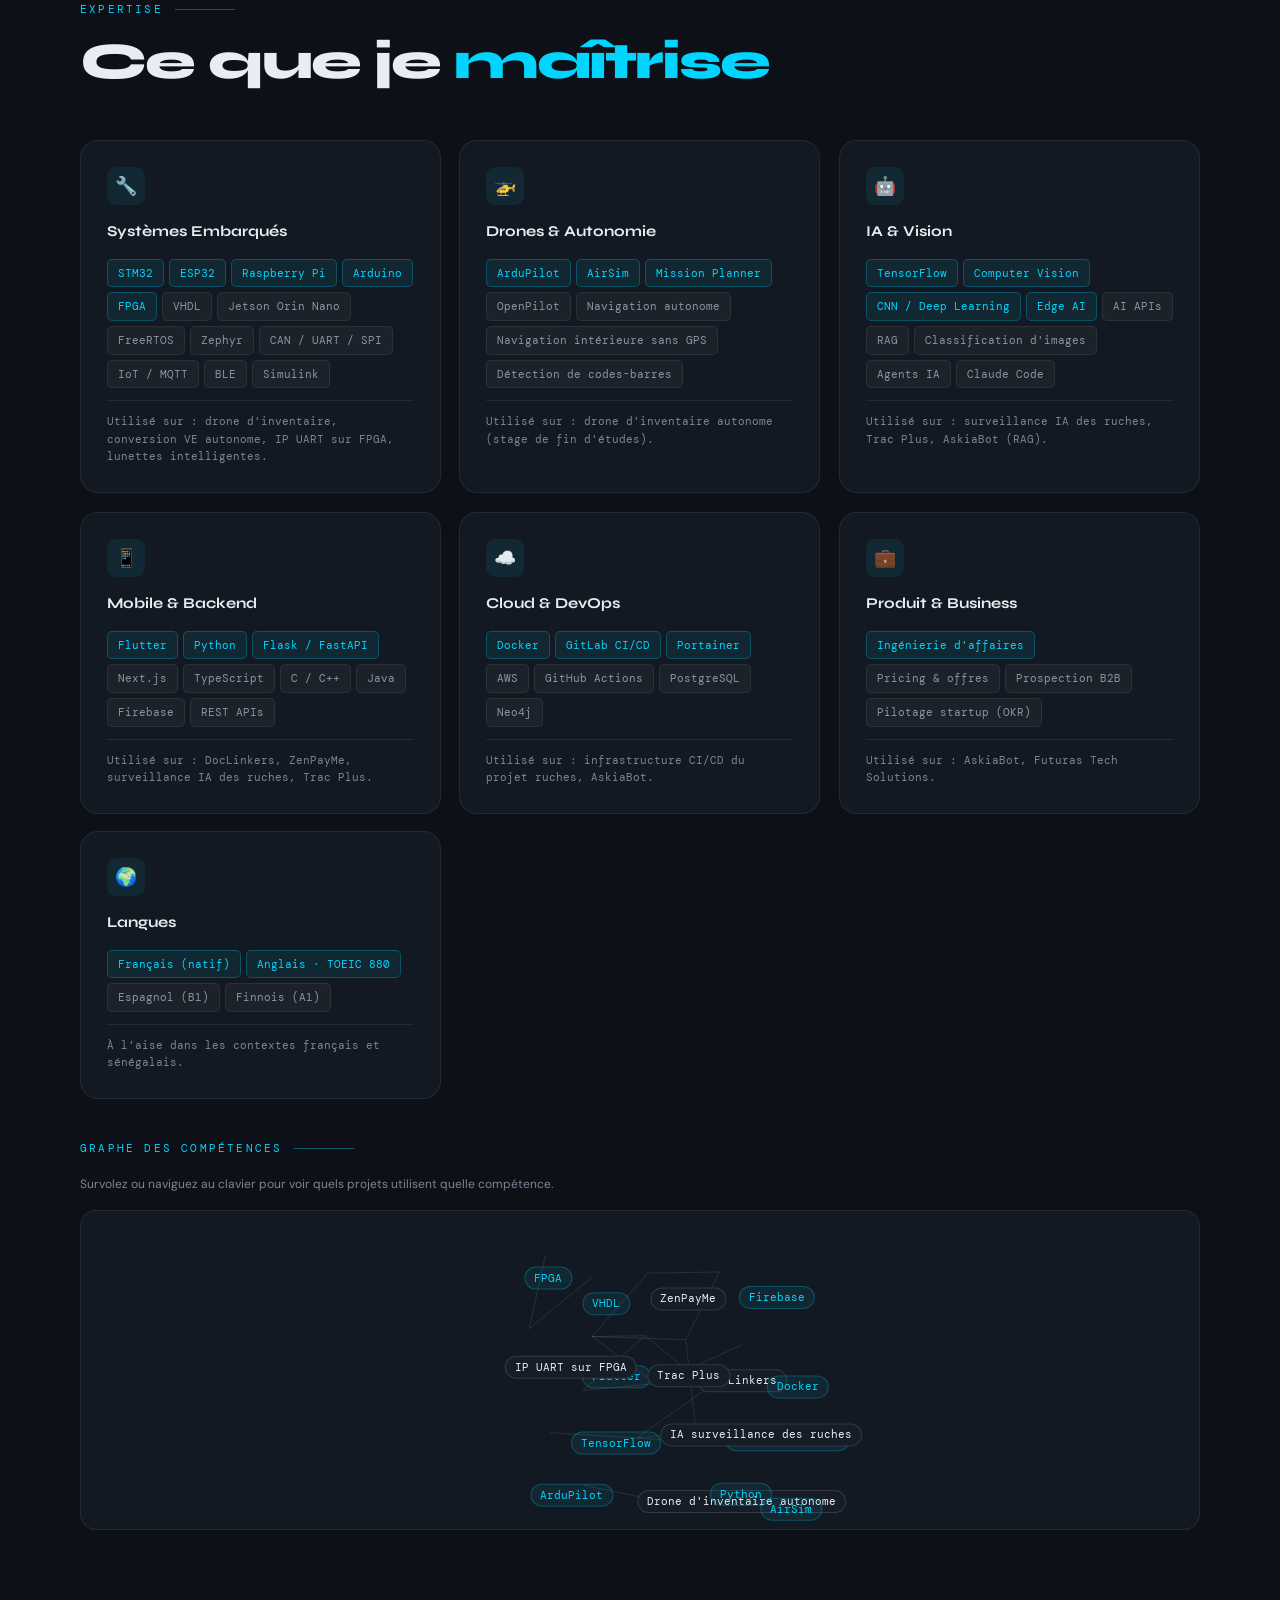
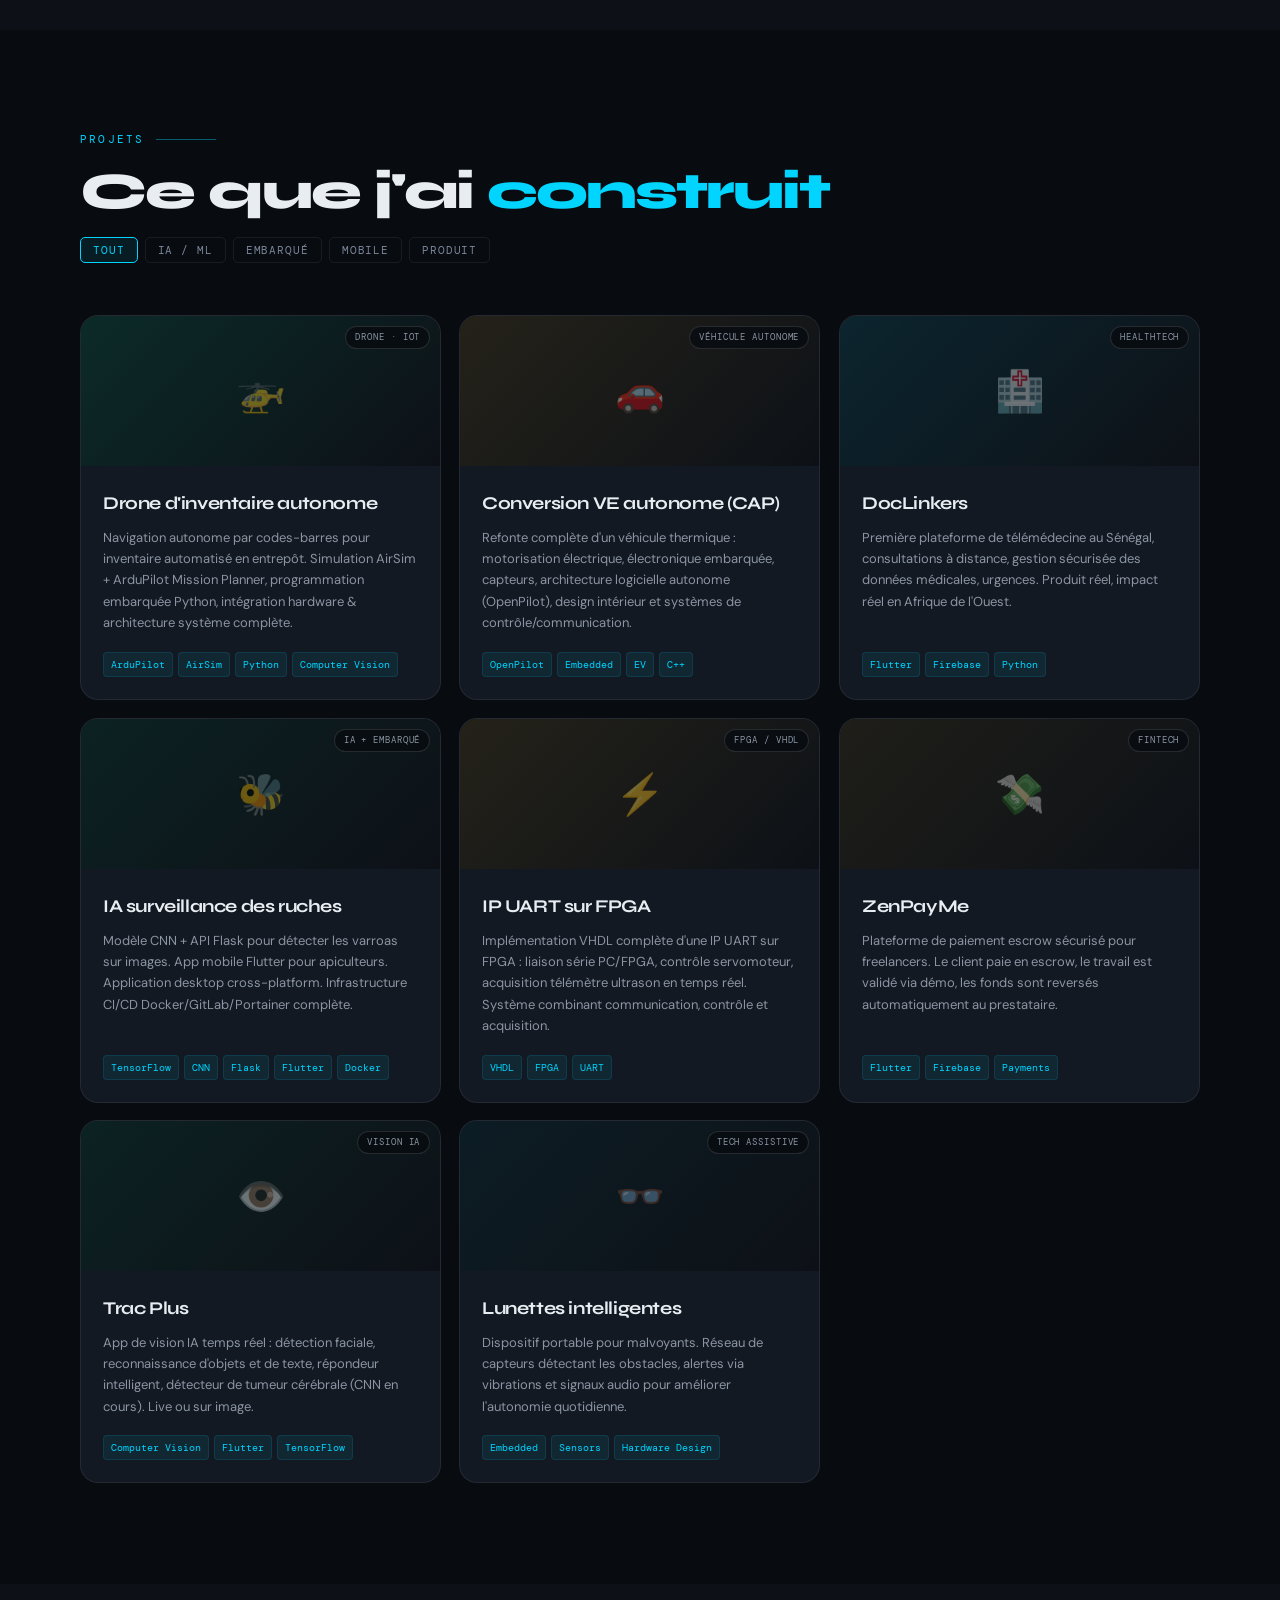
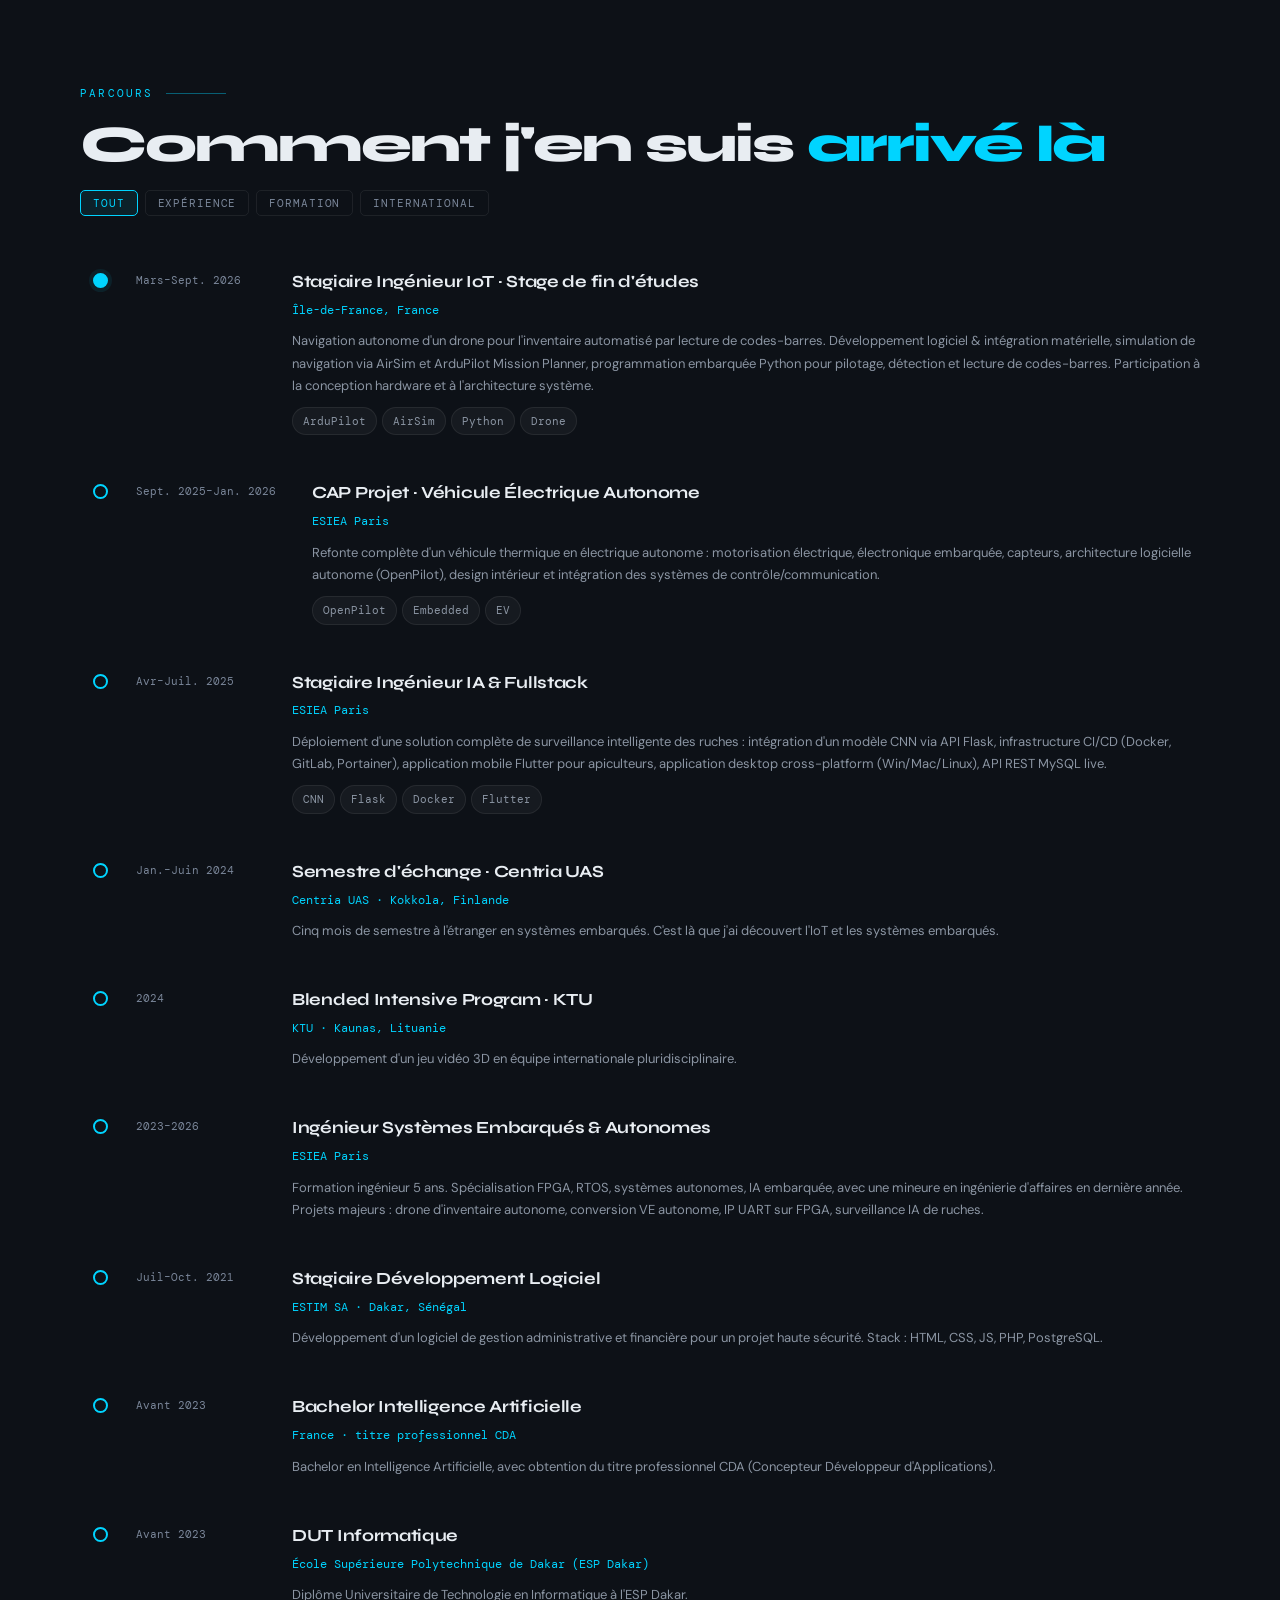
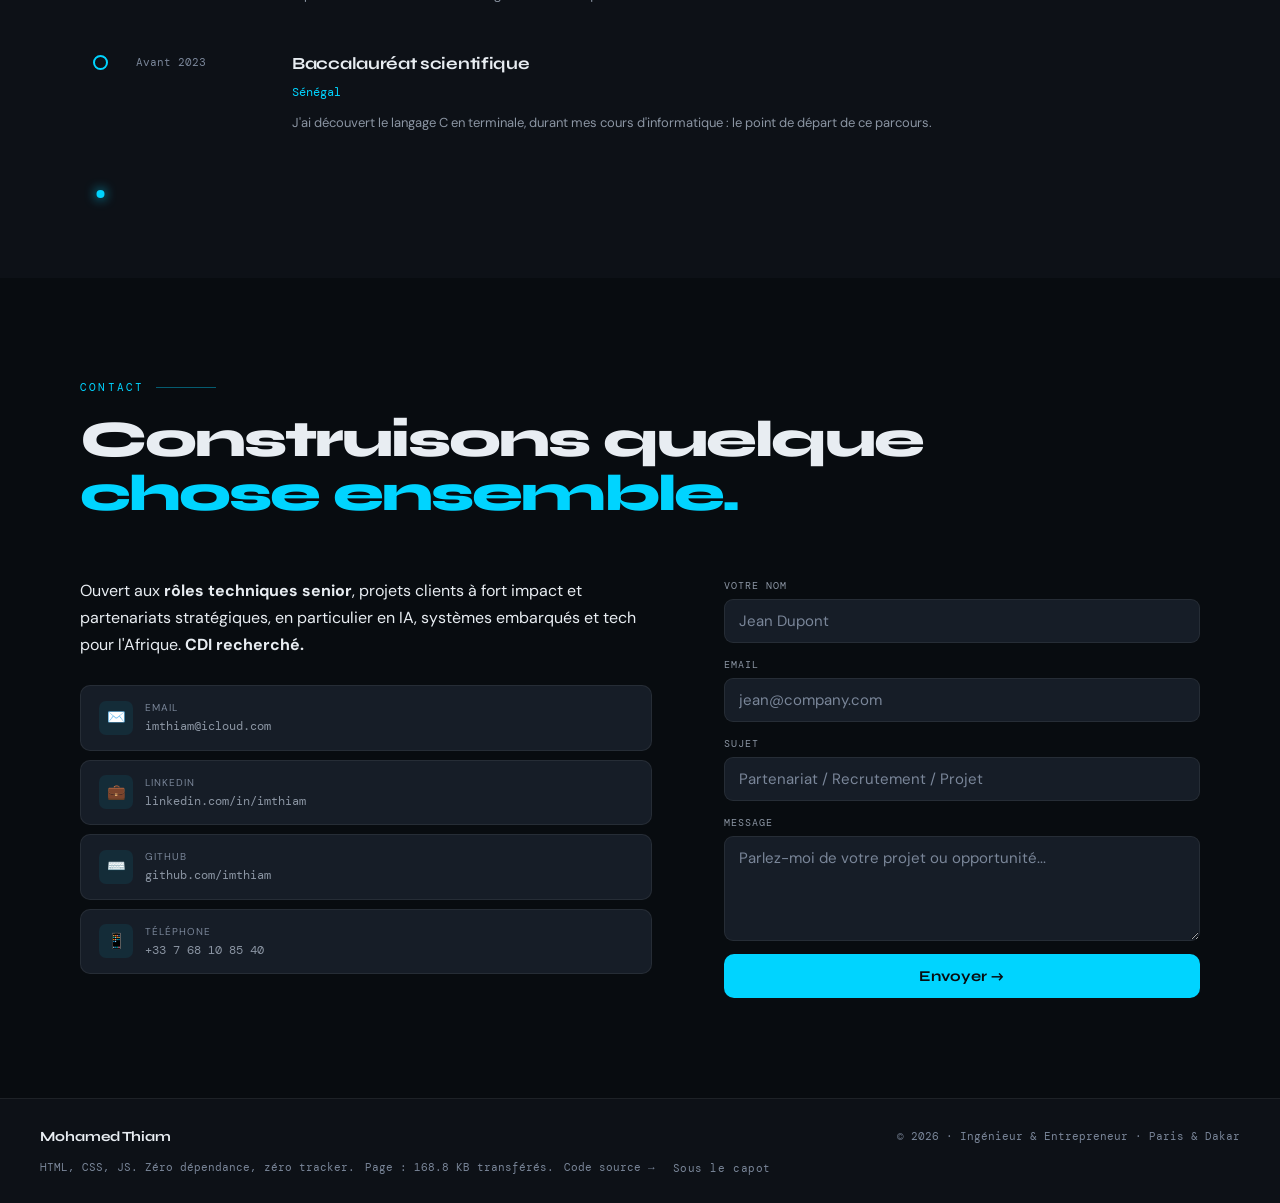
==== commit 98d053fa: "Fix reported issues: em dashes, Quinzaine venture, badge overflow, mobile menu, waypoint colors - Re" ====
--- a/index.html
+++ b/index.html
@@ -3,18 +3,18 @@
 <head>
   <meta charset="UTF-8" />
   <meta name="viewport" content="width=device-width, initial-scale=1.0" />
-  <title>Mohamed Thiam — Ingénieur Systèmes Embarqués et Autonomes</title>
-  <meta name="description" content="Mohamed Thiam — Ingénieur Systèmes Embarqués et Autonomes, spécialisé IA embarquée. CEO d'AskiaBot, CTO chez Futuras Tech Solutions. Entre Paris et Dakar." />
+  <title>Mohamed Thiam · Ingénieur Systèmes Embarqués et Autonomes</title>
+  <meta name="description" content="Mohamed Thiam · Ingénieur Systèmes Embarqués et Autonomes, spécialisé IA embarquée. CEO d'AskiaBot, CTO chez Futuras Tech Solutions. Entre Paris et Dakar." />
   <link rel="canonical" href="https://imthiam.github.io/imthiam-net/" />
 
   <meta property="og:type" content="website" />
-  <meta property="og:title" content="Mohamed Thiam — Ingénieur Systèmes Embarqués et Autonomes" />
+  <meta property="og:title" content="Mohamed Thiam · Ingénieur Systèmes Embarqués et Autonomes" />
   <meta property="og:description" content="Ingénieur Systèmes Embarqués et Autonomes, spécialisé IA embarquée. CEO d'AskiaBot, CTO chez Futuras Tech Solutions. Entre Paris et Dakar." />
   <meta property="og:url" content="https://imthiam.github.io/imthiam-net/" />
   <meta property="og:image" content="https://imthiam.github.io/imthiam-net/mypic.jpg" />
   <meta property="og:locale" content="fr_FR" />
   <meta name="twitter:card" content="summary" />
-  <meta name="twitter:title" content="Mohamed Thiam — Ingénieur Systèmes Embarqués et Autonomes" />
+  <meta name="twitter:title" content="Mohamed Thiam · Ingénieur Systèmes Embarqués et Autonomes" />
   <meta name="twitter:description" content="Ingénieur Systèmes Embarqués et Autonomes, spécialisé IA embarquée. CEO d'AskiaBot, CTO chez Futuras Tech Solutions." />
   <meta name="twitter:image" content="https://imthiam.github.io/imthiam-net/mypic.jpg" />
 
@@ -69,7 +69,7 @@
 
   <div class="diagnostic-badge" id="diagnosticBadge" hidden aria-hidden="true">
     <span>DIAGNOSTIC MODE</span>
-    <span id="diagnosticFps">— fps</span>
+    <span id="diagnosticFps">- fps</span>
   </div>
 
   <div class="blob blob-1"></div>
@@ -84,7 +84,7 @@
     <div class="container section-pad" style="max-width:720px">
       <h1 style="font-size:clamp(36px,7vw,64px)">Mohamed Thiam</h1>
       <p class="hero-tagline">Ingénieur Systèmes Embarqués et Autonomes, spécialisé IA embarquée · CEO · CTO · Builder</p>
-      <p class="hero-desc">Je construis des systèmes intelligents — de l'IA embarquée sur drones et microcontrôleurs aux plateformes full-stack. CEO d'AskiaBot, CTO chez Futuras Tech Solutions. Entre Paris et Dakar.</p>
+      <p class="hero-desc">Je construis des systèmes intelligents : de l'IA embarquée sur drones et microcontrôleurs aux plateformes full-stack. CEO d'AskiaBot, CTO chez Futuras Tech Solutions. Entre Paris et Dakar.</p>
       <p style="color:var(--text2)">
         <a href="mailto:imthiam@icloud.com" style="color:var(--accent)">imthiam@icloud.com</a> ·
         <a href="https://linkedin.com/in/imthiam" style="color:var(--accent)">LinkedIn</a> ·
--- a/css/base.css
+++ b/css/base.css
@@ -58,7 +58,7 @@
     .hamburger span { width: 22px; height: 1.5px; background: var(--text); display: block; }
 
     /* MOBILE MENU */
-    .mobile-menu { display: none; position: fixed; inset: 0; background: var(--bg); z-index: 800; flex-direction: column; align-items: center; justify-content: center; gap: 24px; }
+    .mobile-menu { display: none; position: fixed; inset: 0; background: var(--bg); z-index: 950; flex-direction: column; align-items: center; justify-content: center; gap: 24px; }
     .mobile-menu.open { display: flex; }
     .mobile-menu a { font-family: 'Syne', sans-serif; font-size: 26px; font-weight: 700; color: var(--text); text-decoration: none; transition: color 0.2s; }
     .mobile-menu a:hover { color: var(--accent); }
@@ -164,9 +164,9 @@
     .photo-frame { width: 100%; aspect-ratio: 3/4; max-width: 340px; background: var(--bg3); border: 1px solid var(--border); border-radius: 20px; overflow: hidden; position: relative; }
     .photo-frame img { width: 100%; height: 100%; object-fit: cover; filter: grayscale(15%); transition: filter 0.3s; }
     .photo-frame:hover img { filter: grayscale(0%); }
-    .photo-badge { position: absolute; bottom: 20px; left: 20px; background: rgba(8,12,16,0.88); border: 1px solid var(--border2); backdrop-filter: blur(10px); padding: 11px 15px; border-radius: 10px; }
+    .photo-badge { position: absolute; bottom: 20px; left: 20px; right: 20px; background: rgba(8,12,16,0.88); border: 1px solid var(--border2); backdrop-filter: blur(10px); padding: 11px 15px; border-radius: 10px; }
     [data-theme="light"] .photo-badge { background: rgba(255,255,255,0.92); }
-    .photo-badge p { font-size: 11px; color: var(--text2); font-family: 'DM Mono', monospace; }
+    .photo-badge p { font-size: 11px; color: var(--text2); font-family: 'DM Mono', monospace; line-height: 1.5; overflow-wrap: break-word; }
     .photo-badge strong { color: var(--accent); }
     .loc-list { display: flex; flex-direction: column; gap: 10px; margin-top: 28px; }
     .loc-item { display: flex; align-items: center; gap: 10px; font-size: 13px; color: var(--text2); font-family: 'DM Mono', monospace; }
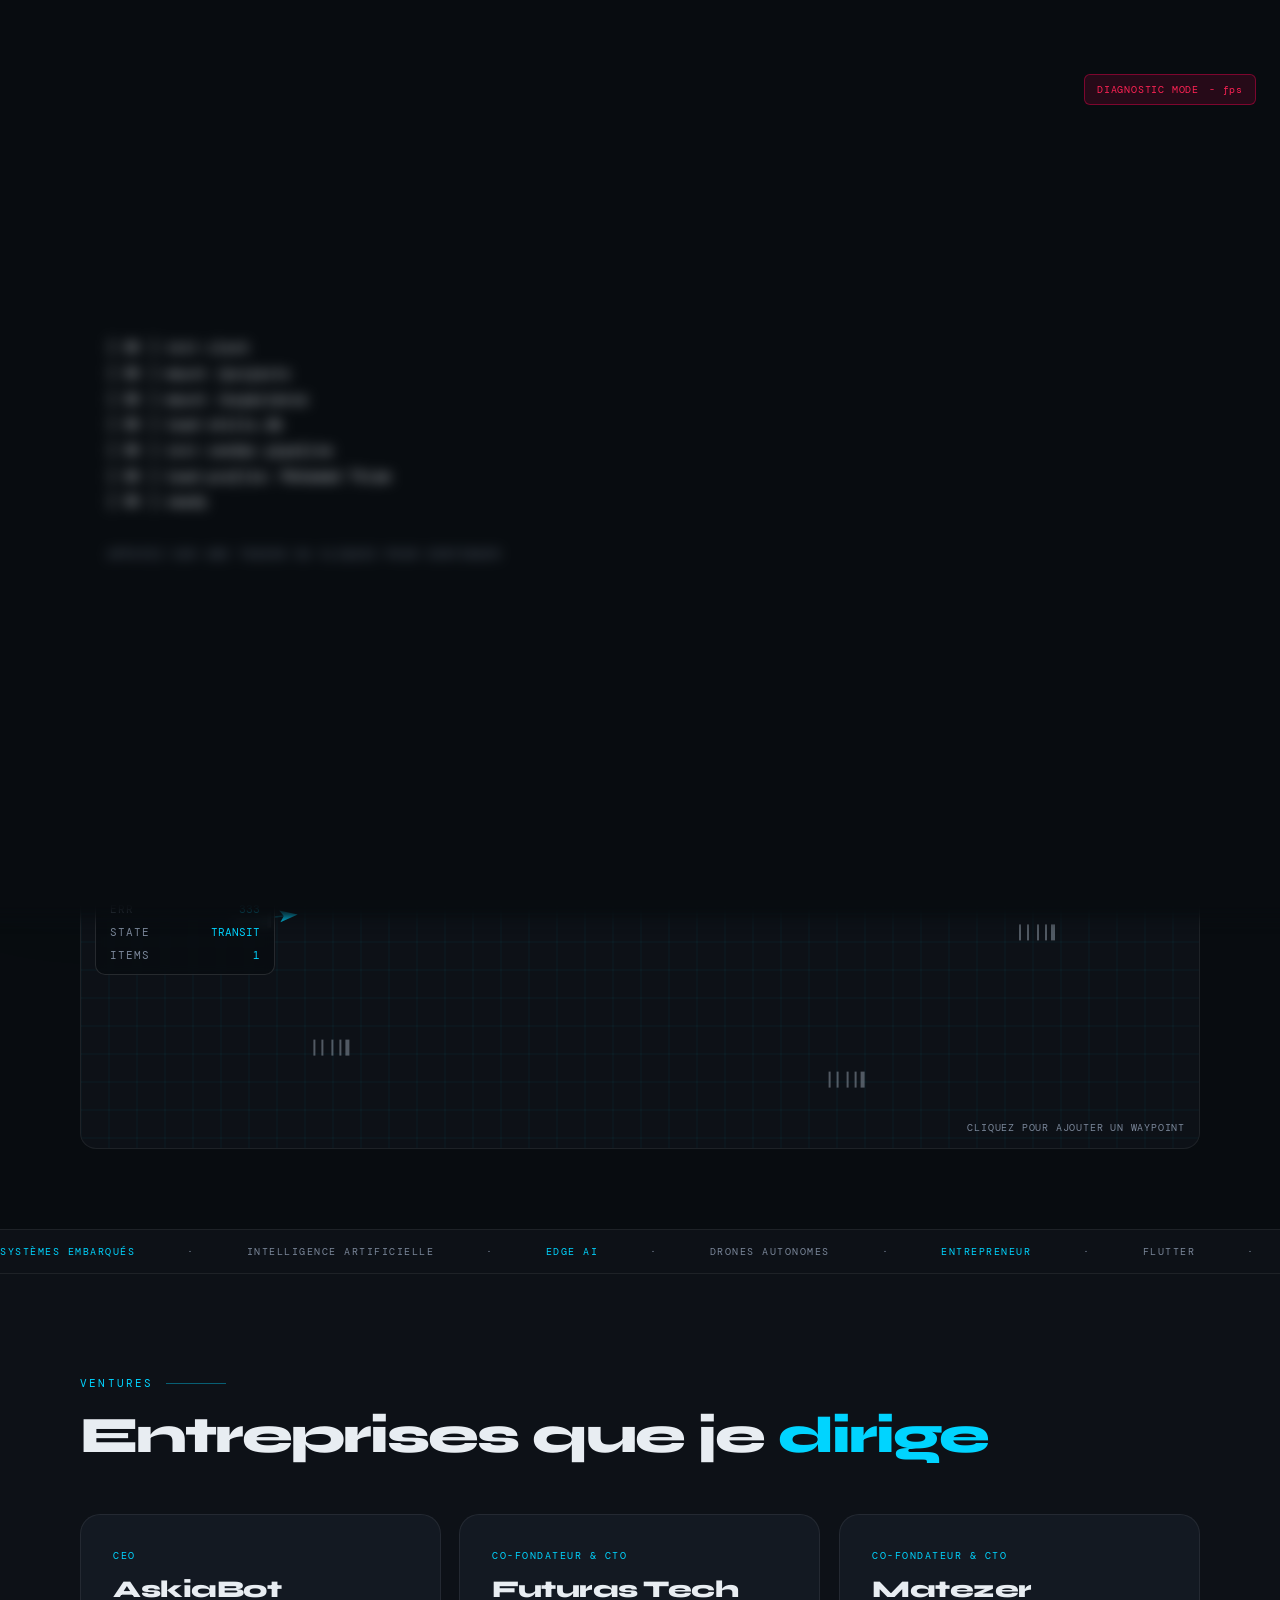
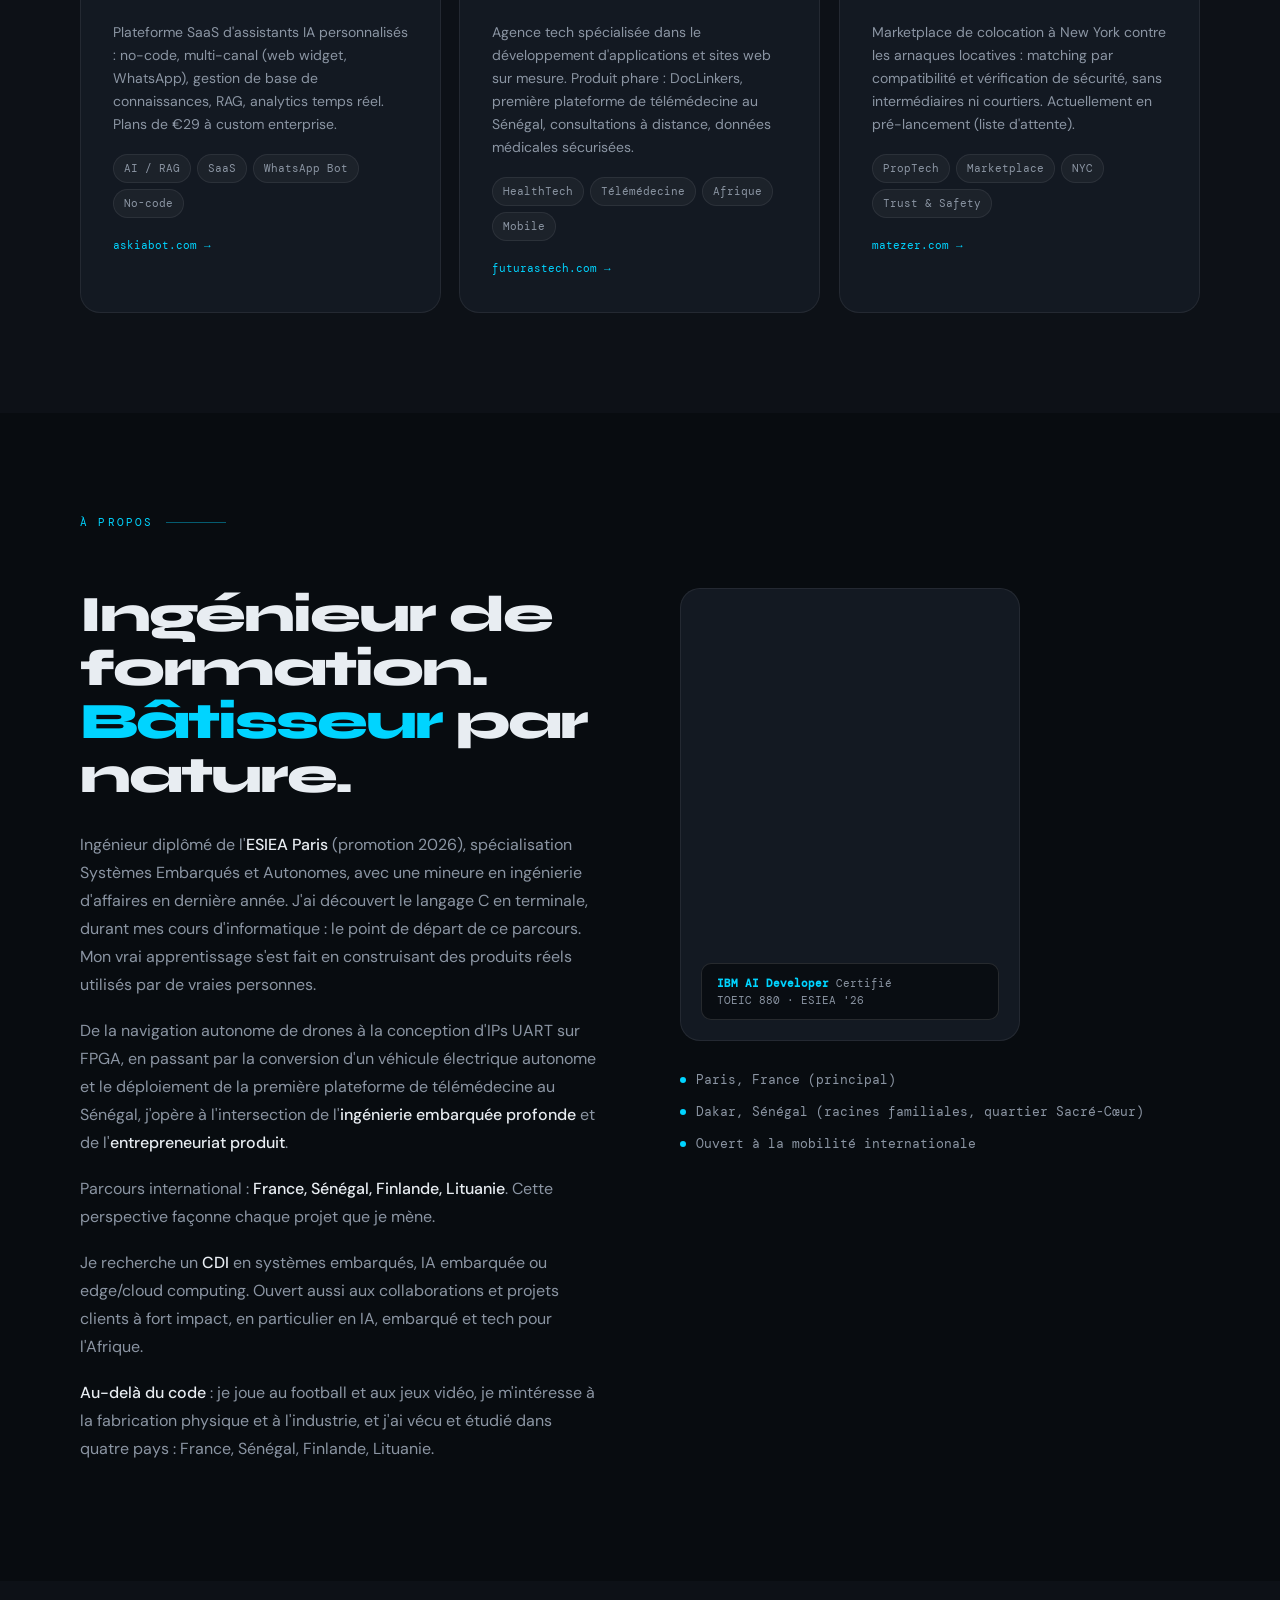
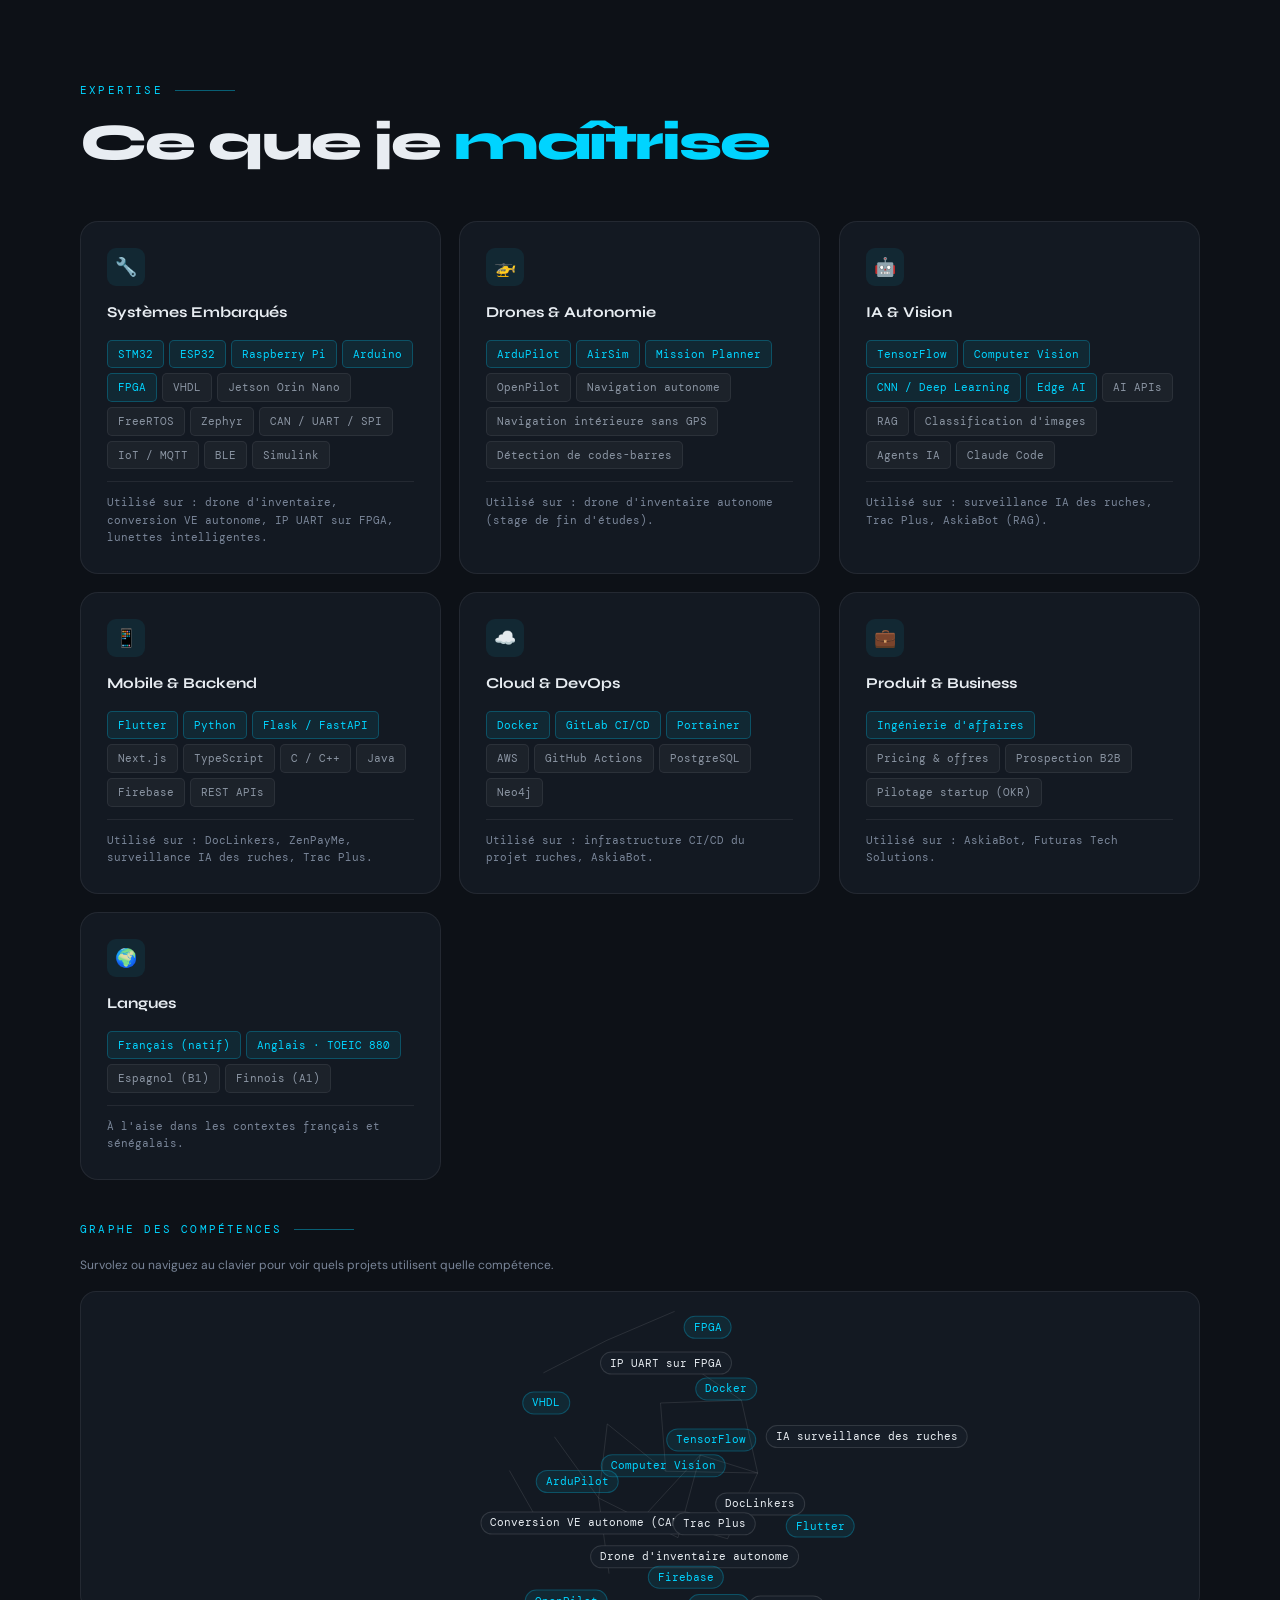
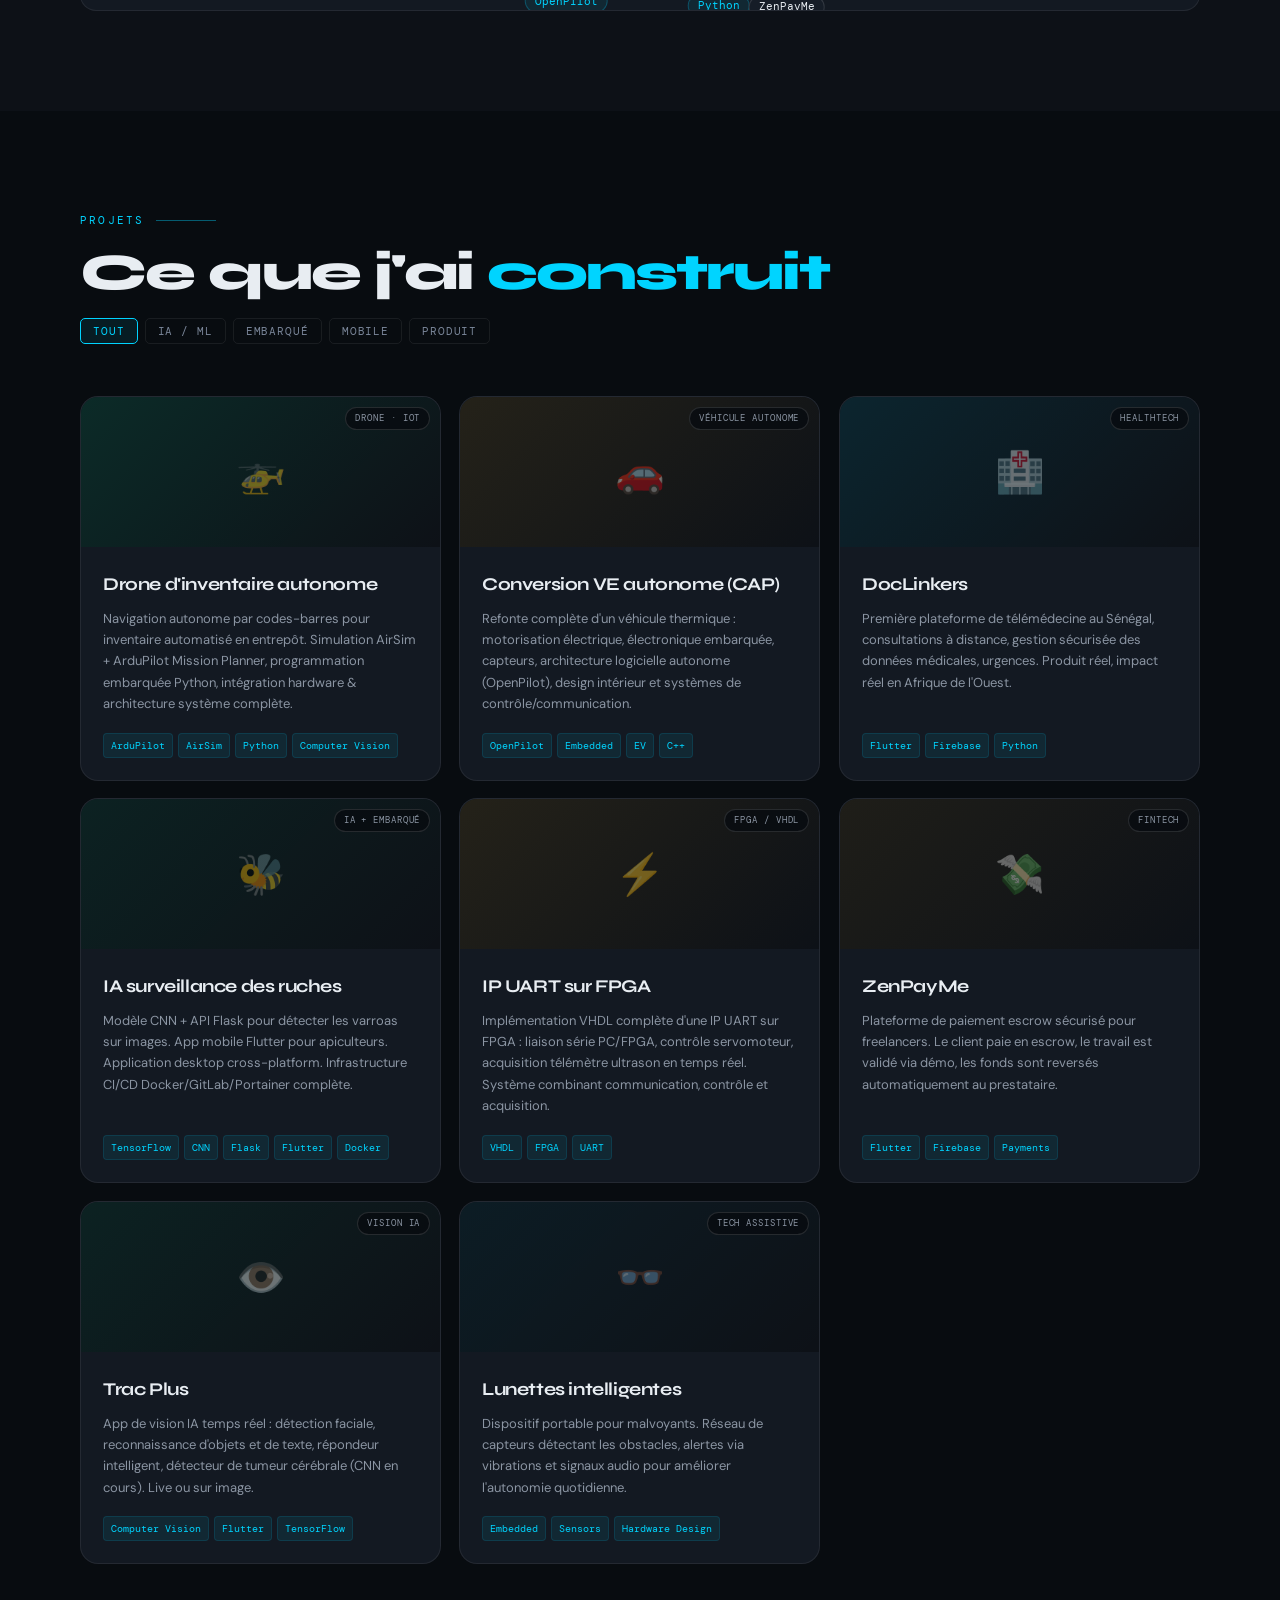
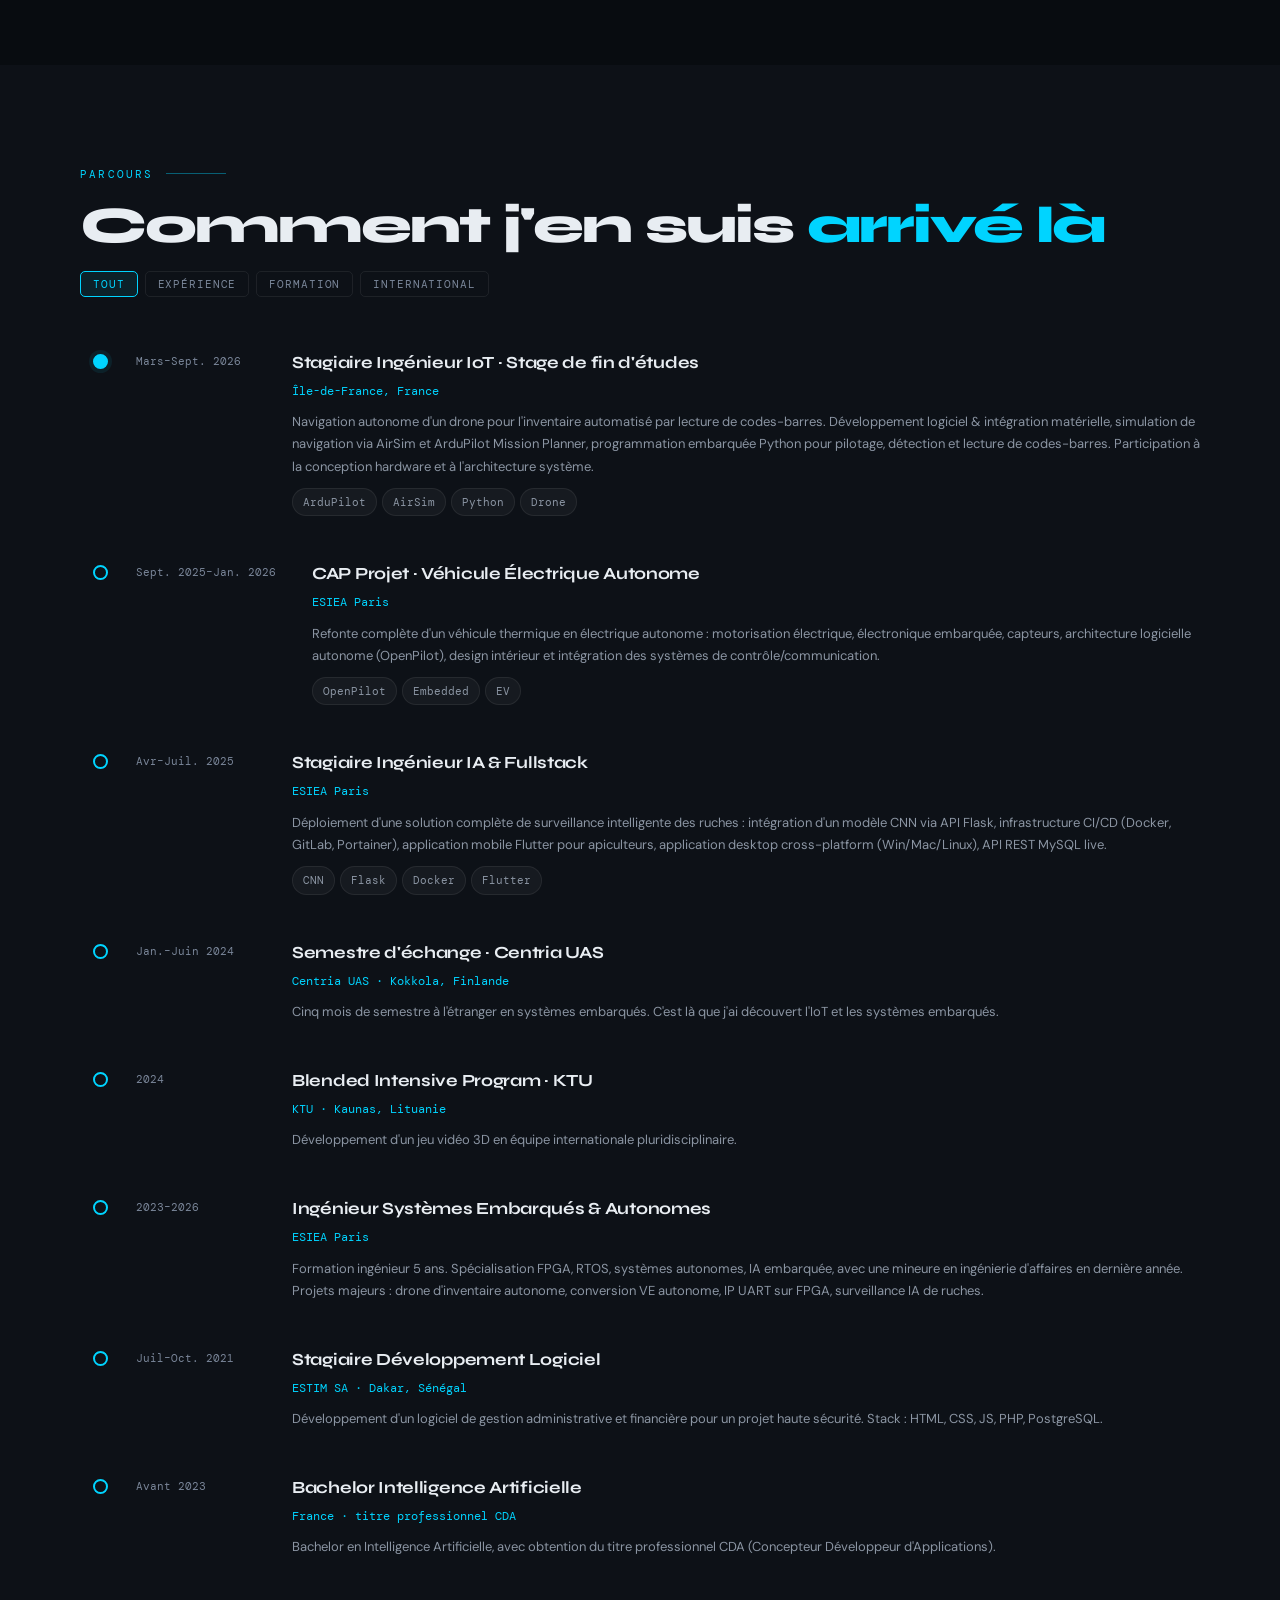
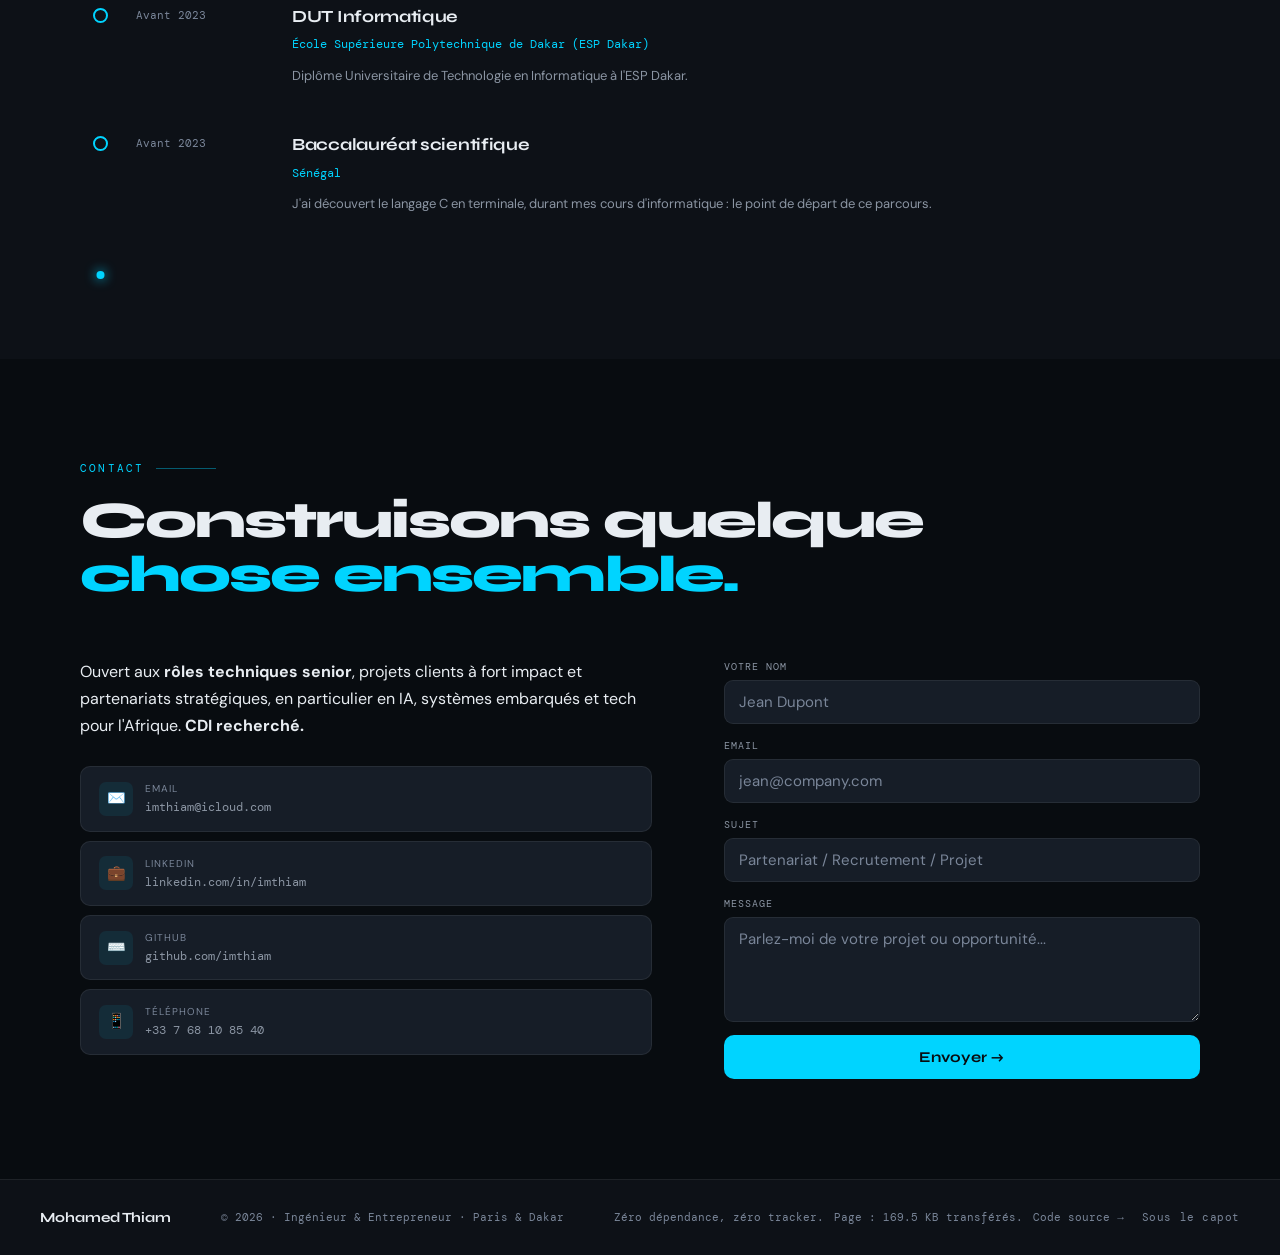
==== commit fc600d60: "Add Matezer venture, remove HTML/CSS/JS footer text Add Matezer (co-founder & CTO, NYC roommate mark" ====
--- a/index.html
+++ b/index.html
@@ -51,7 +51,8 @@
     },
     "worksFor": [
       { "@type": "Organization", "name": "Futuras Tech Solutions", "url": "https://www.futurastech.com/" },
-      { "@type": "Organization", "name": "AskiaBot", "url": "https://www.askiabot.com/en" }
+      { "@type": "Organization", "name": "AskiaBot", "url": "https://www.askiabot.com/en" },
+      { "@type": "Organization", "name": "Matezer", "url": "https://www.matezer.com/" }
     ],
     "sameAs": [
       "https://github.com/imthiam",
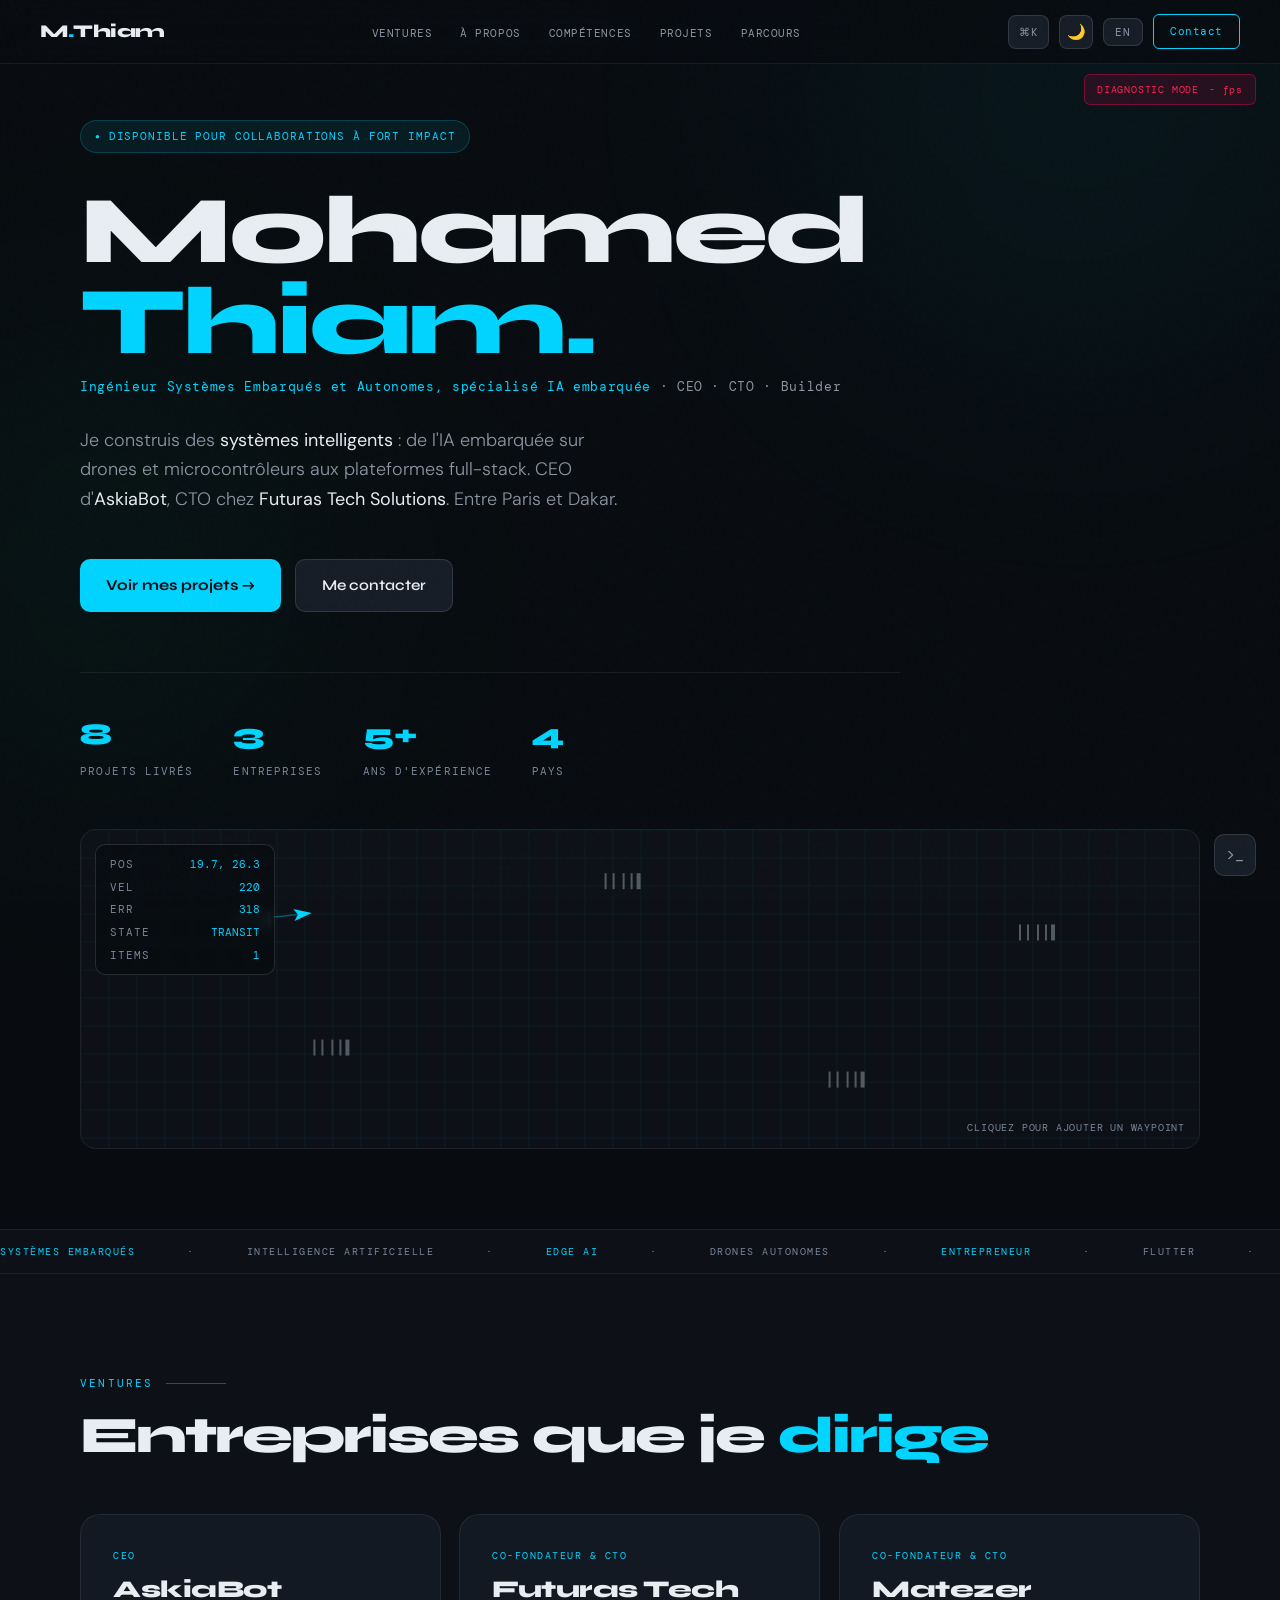
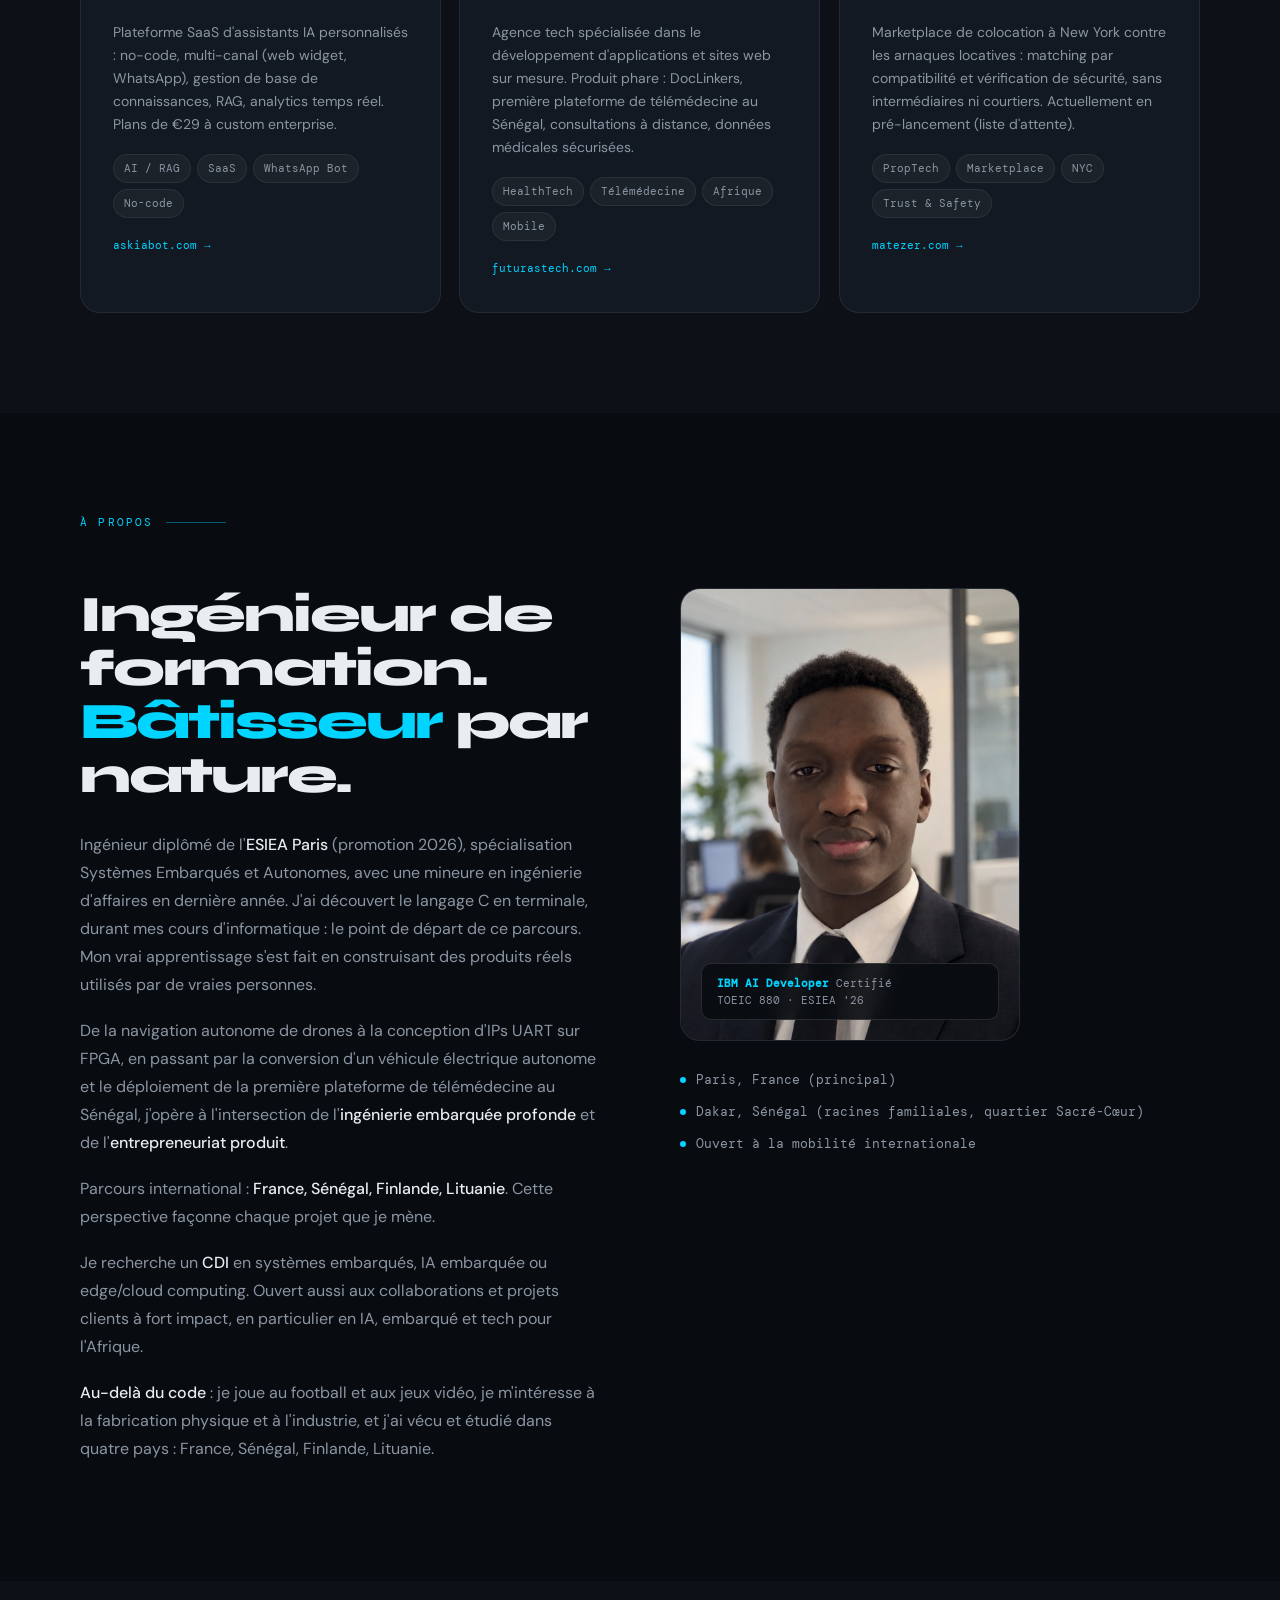
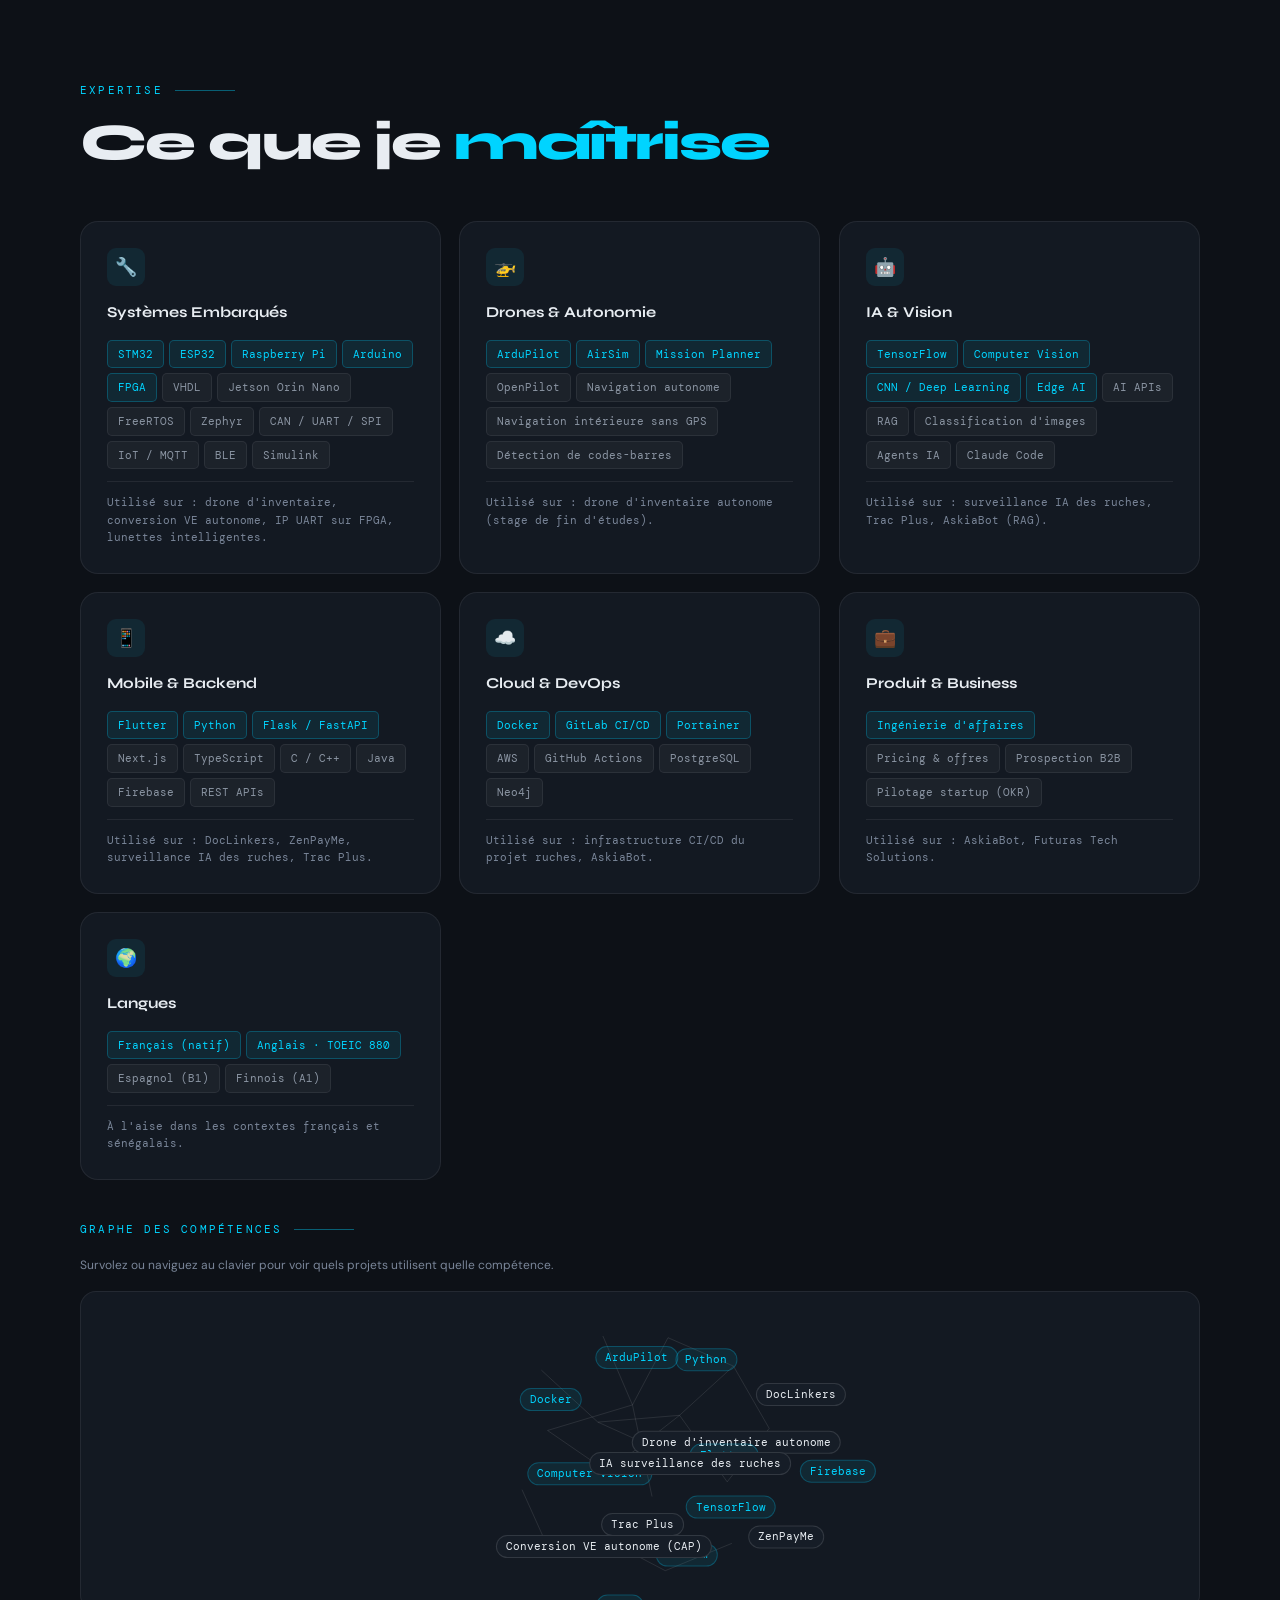
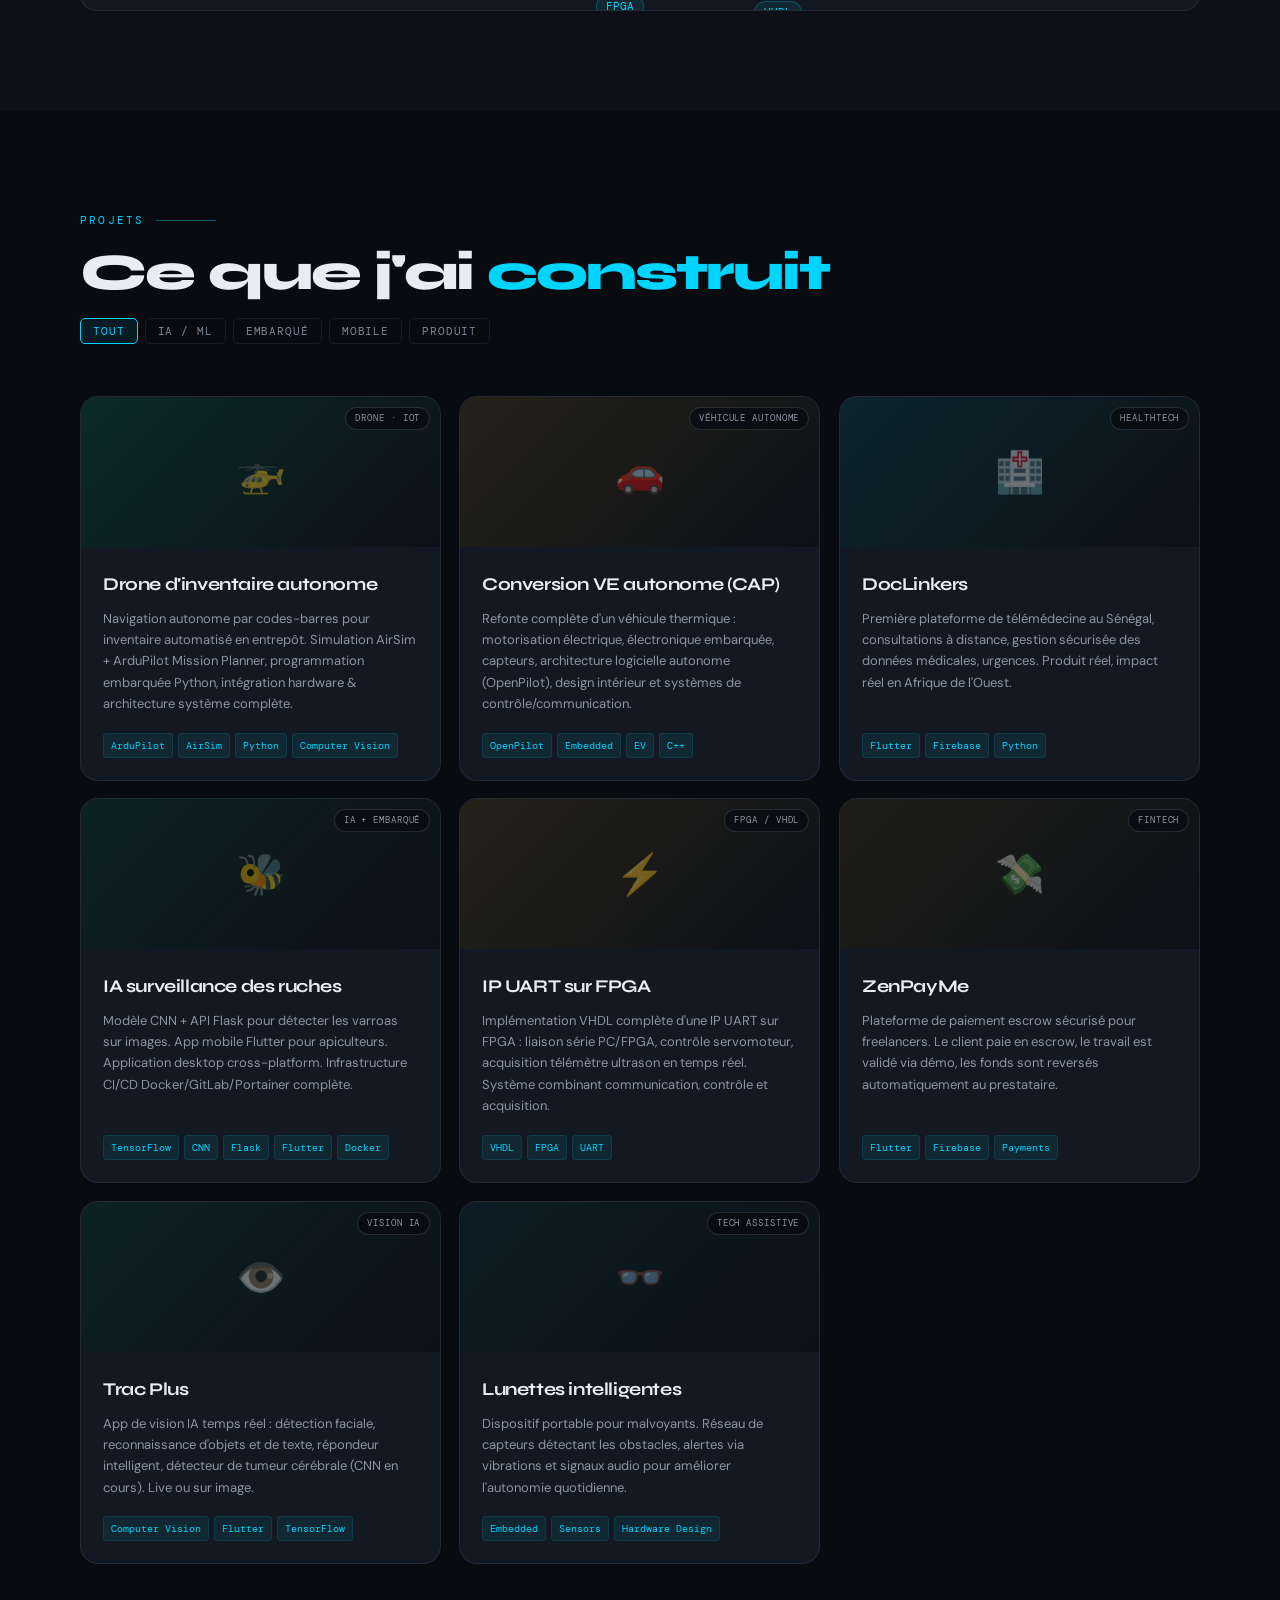
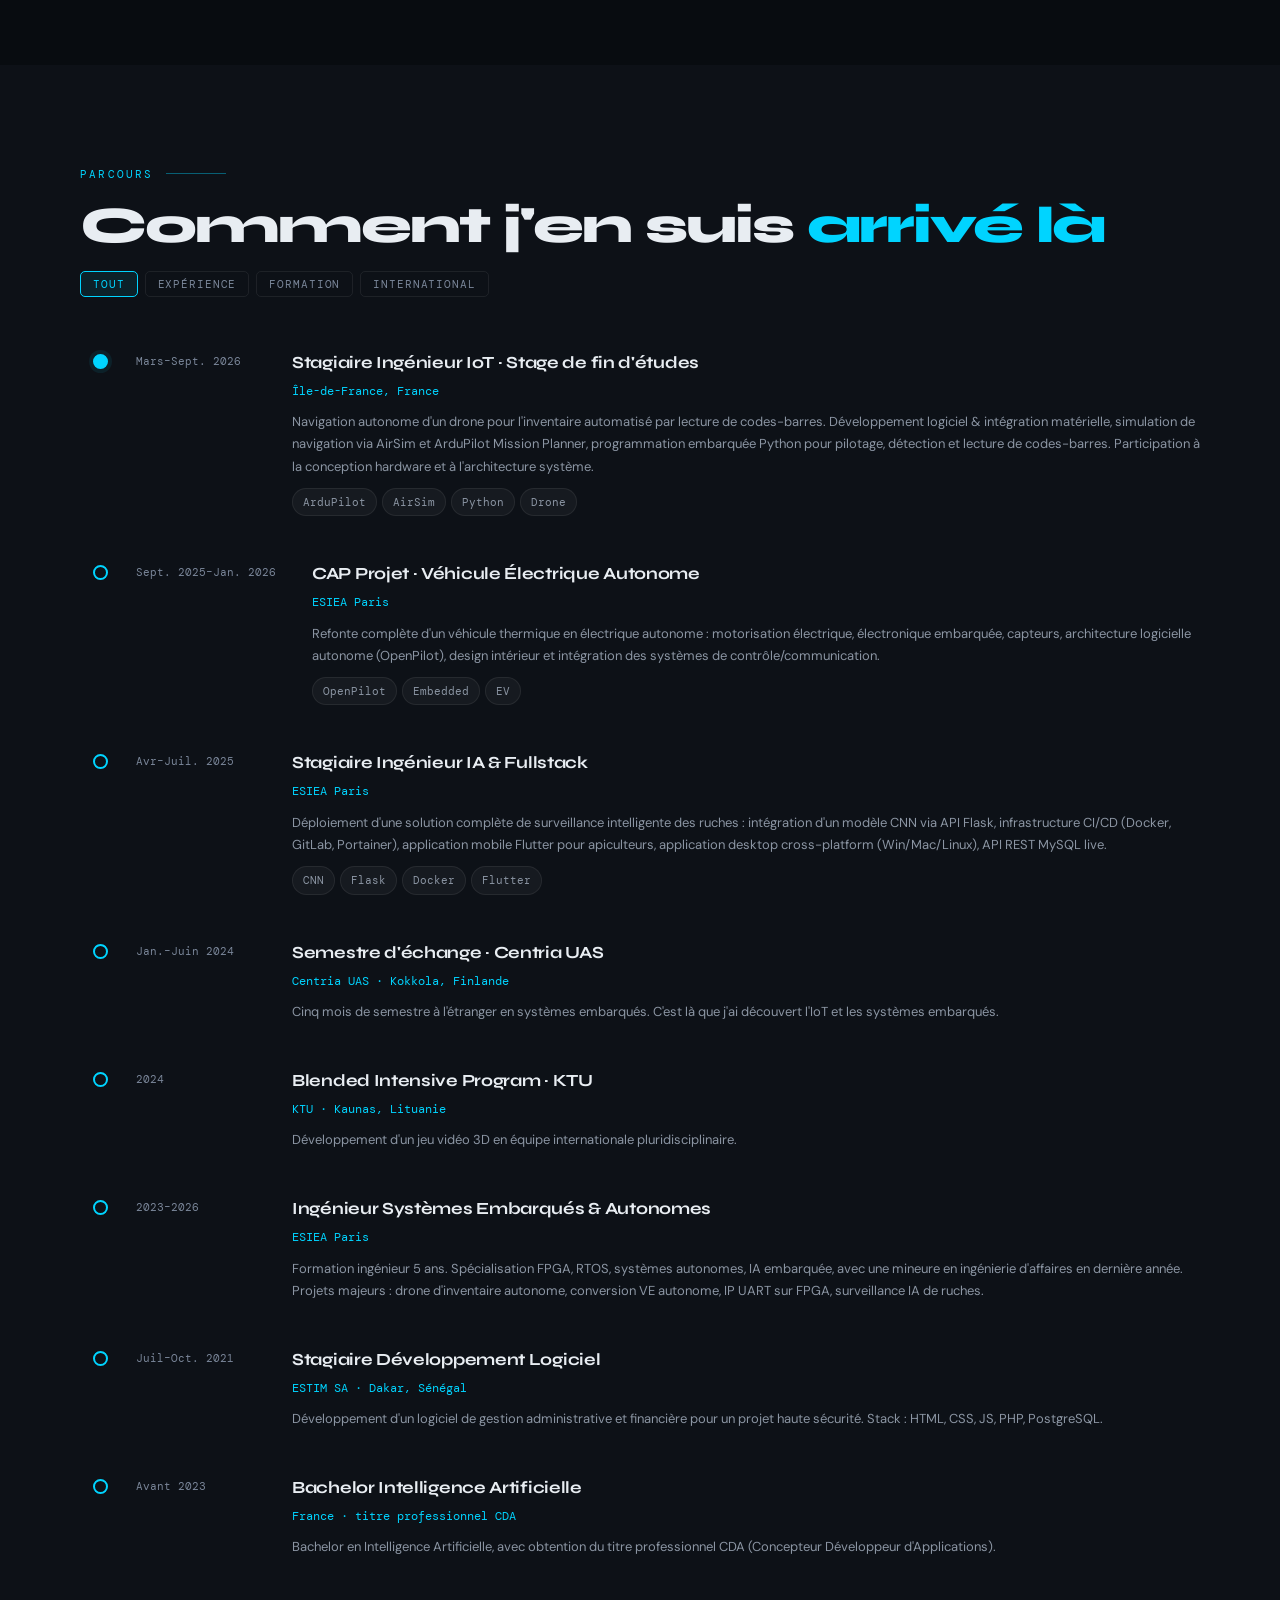
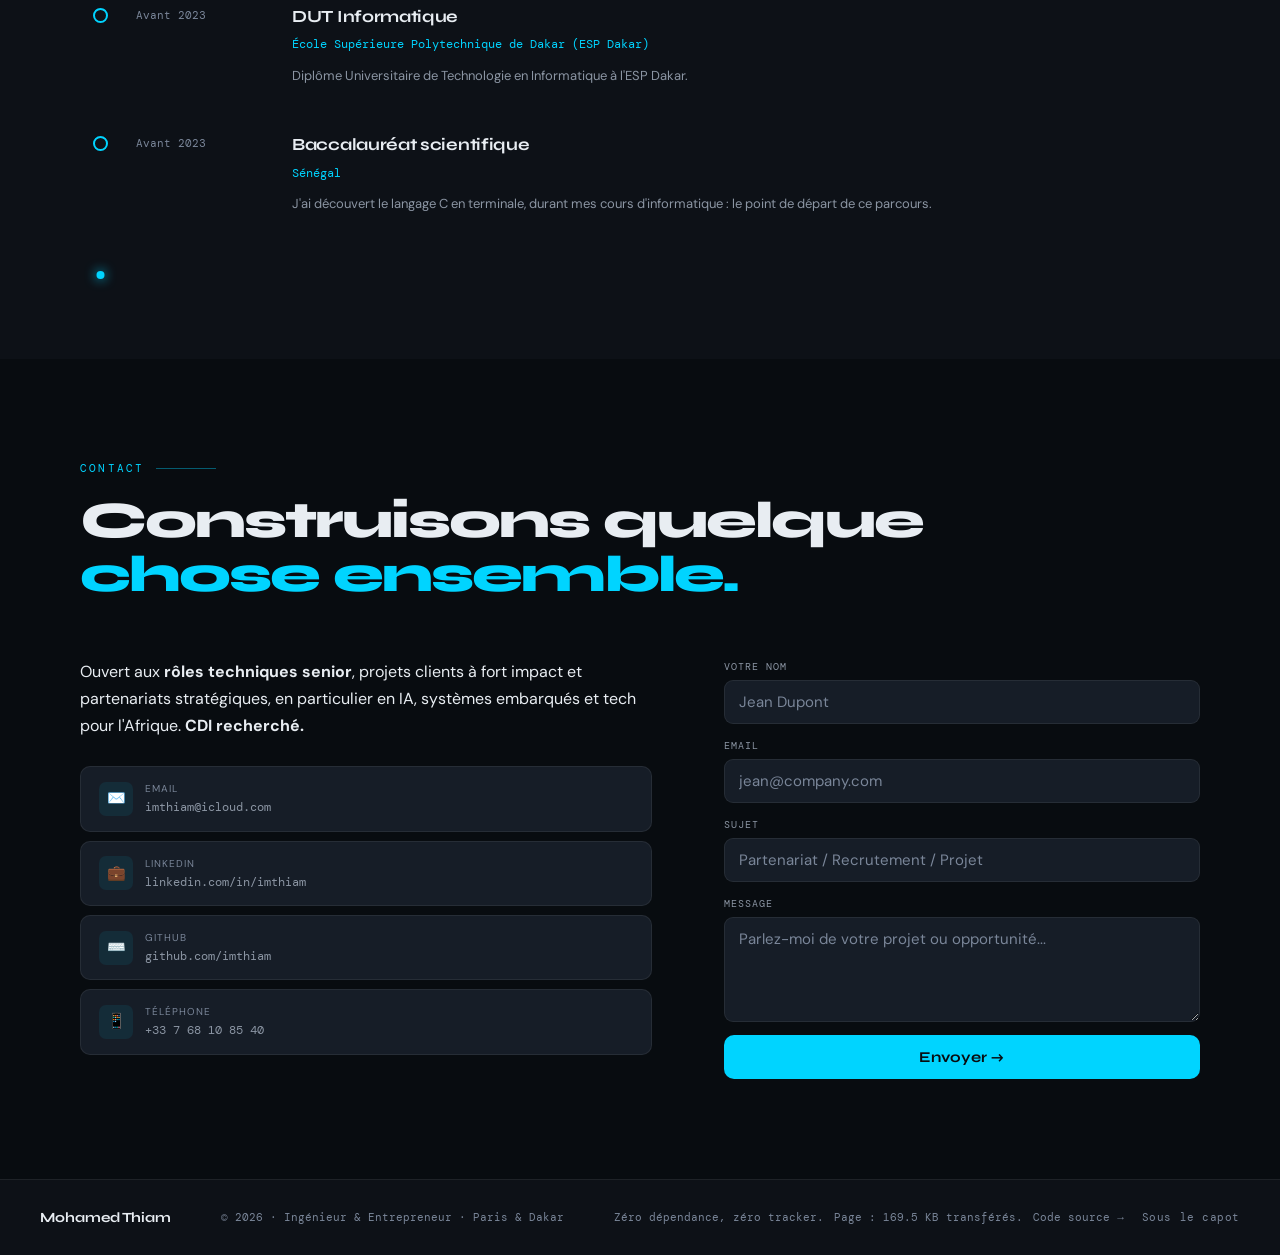
==== commit 7707fd71: "Fix about photo never displaying The img tag shipped with src="", which Chrome treats as an error an" ====
--- a/index.html
+++ b/index.html
@@ -186,7 +186,7 @@
         </div>
         <div class="about-photo-block reveal">
           <div class="photo-frame">
-            <img id="aboutPhoto" src="" alt="" loading="lazy" decoding="async" onerror="this.style.display='none'" />
+            <img id="aboutPhoto" alt="" decoding="async" onload="this.style.display=''" onerror="this.style.display='none'" />
             <div class="photo-badge">
               <p id="aboutPhotoBadgeTitle"></p>
               <p id="aboutPhotoBadgeSub"></p>
